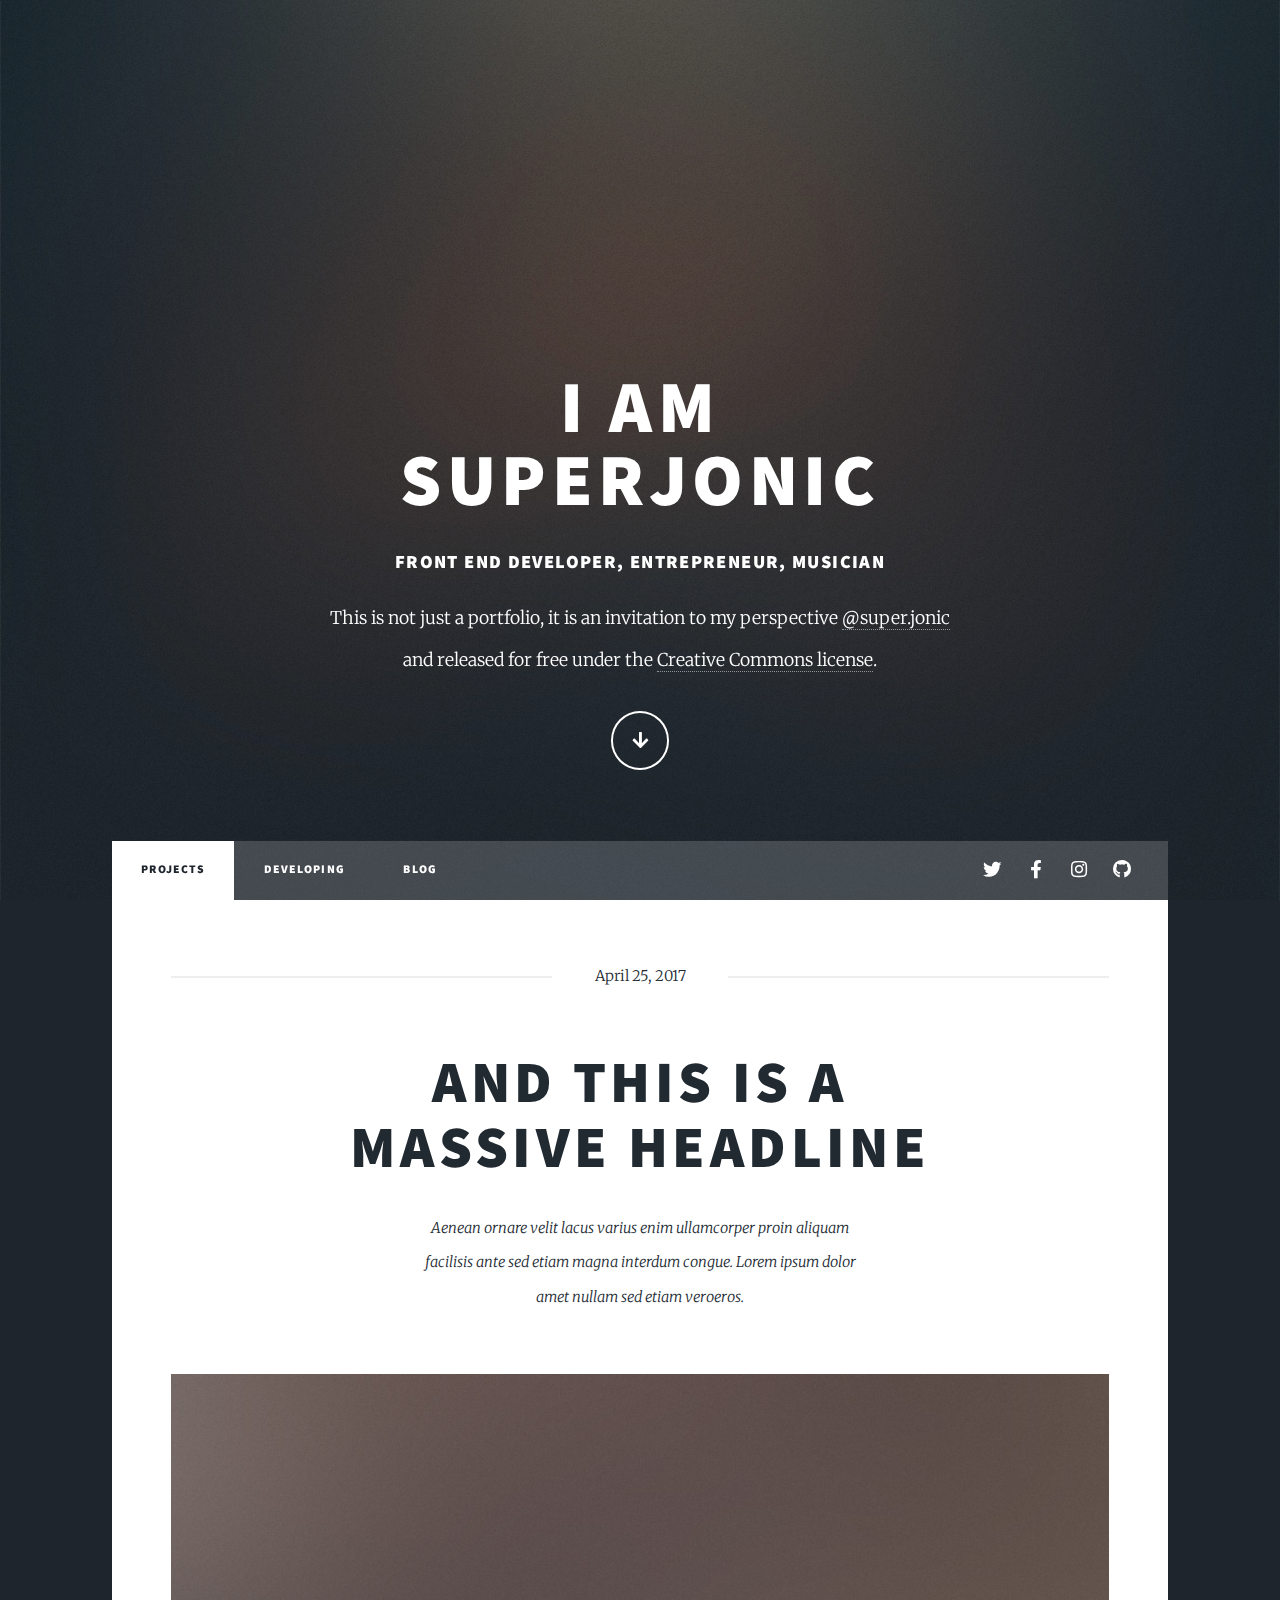
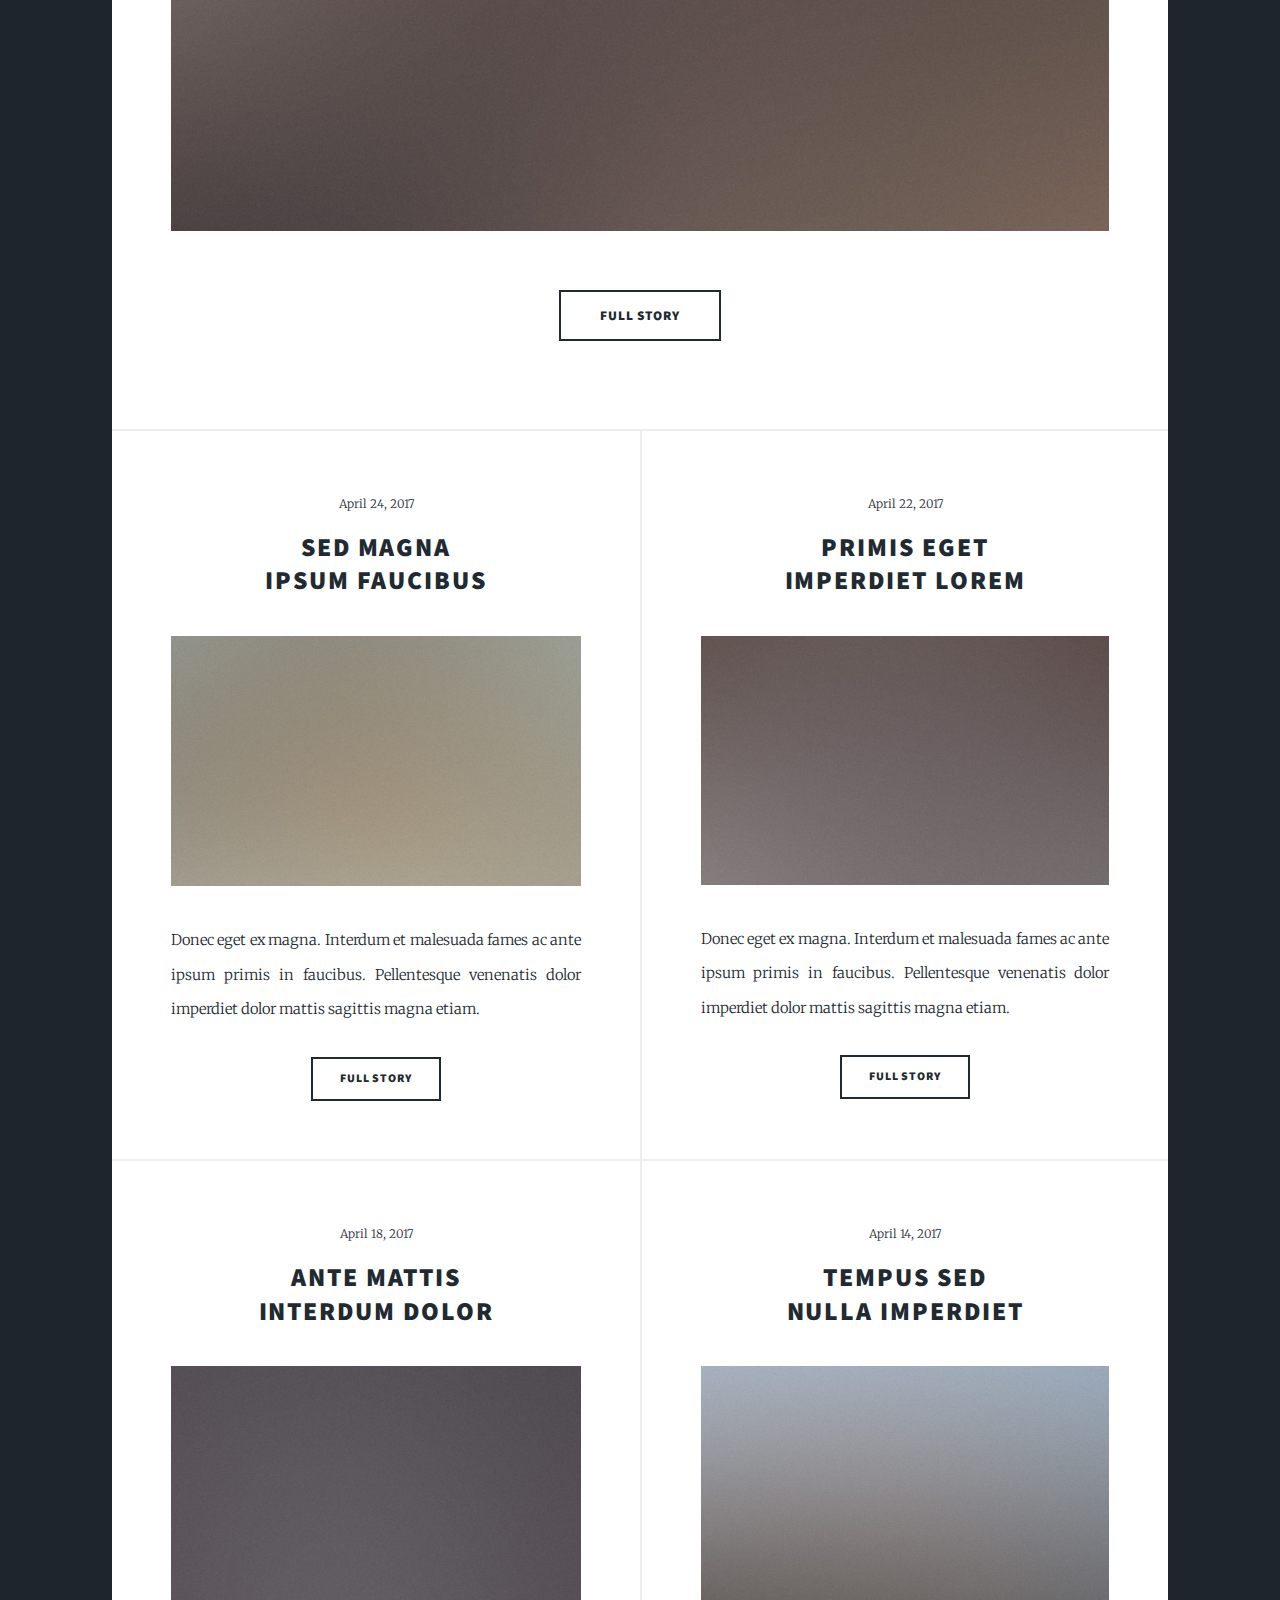
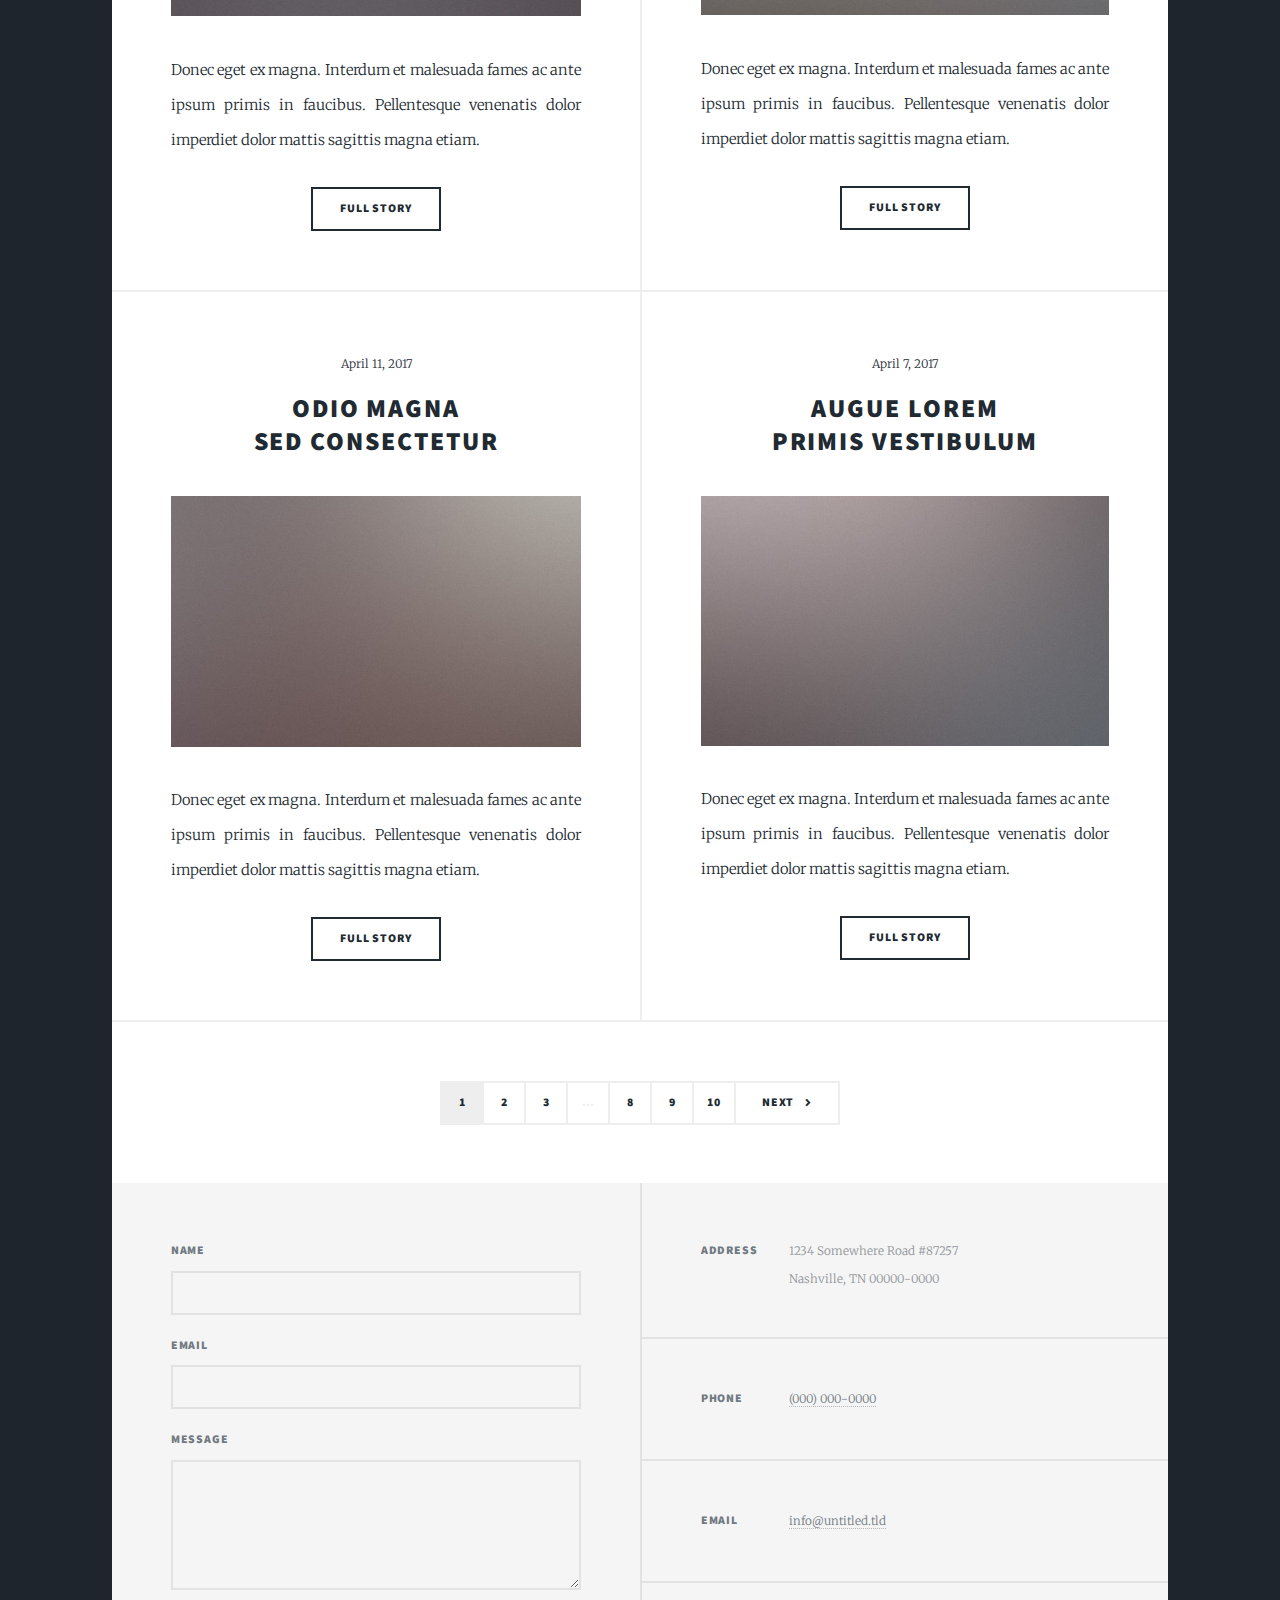
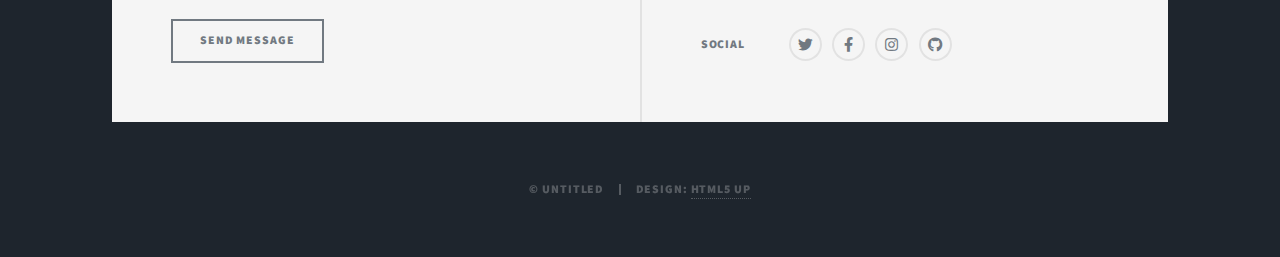
==== index.html @ bcd8d240 "working on" ====
<!DOCTYPE HTML>
<!--
	Massively by HTML5 UP
	html5up.net | @ajlkn
	Free for personal and commercial use under the CCA 3.0 license (html5up.net/license)
-->
<html>
	<head>
		<title>Superjonic</title>
		<meta charset="utf-8" />
		<meta name="viewport" content="width=device-width, initial-scale=1, user-scalable=no" />
		<link rel="stylesheet" href="assets/css/main.css" />
		<noscript><link rel="stylesheet" href="assets/css/noscript.css" /></noscript>
	</head>
	<body class="is-preload">

		<!-- Wrapper -->
			<div id="wrapper" class="fade-in">

				<!-- Intro -->
					<div id="intro">
						<h1>I am<br />
						Superjonic</h1>
						<h3>Front End Developer, Entrepreneur, Musician</h3>
						<p>This is not just a portfolio, it is an invitation to my perspective <a href="https://twitter.com/in/leandrobuzeta">@super.jonic</a> <br />
						and released for free under the <a href="https://html5up.net/license">Creative Commons license</a>.</p>
						<ul class="actions">
							<li><a href="#header" class="button icon solid solo fa-arrow-down scrolly">Continue</a></li>
						</ul>
					</div>

				<!-- Header -->
					<header id="header">
						<a href="index.html" class="logo">Welcome</a>
					</header>

				<!-- Nav -->
					<nav id="nav">
						<ul class="links">
							<li class="active"><a href="index.html">Projects</a></li>
							<li><a href="generic.html">Developing</a></li>
							<li><a href="elements.html">Blog</a></li>
						</ul>
						<ul class="icons">
							<li><a href="#" class="icon brands fa-twitter"><span class="label">Twitter</span></a></li>
							<li><a href="#" class="icon brands fa-facebook-f"><span class="label">Facebook</span></a></li>
							<li><a href="#" class="icon brands fa-instagram"><span class="label">Instagram</span></a></li>
							<li><a href="#" class="icon brands fa-github"><span class="label">GitHub</span></a></li>
						</ul>
					</nav>

				<!-- Main -->
					<div id="main">

						<!-- Featured Post -->
							<article class="post featured">
								<header class="major">
									<span class="date">April 25, 2017</span>
									<h2><a href="#">And this is a<br />
									massive headline</a></h2>
									<p>Aenean ornare velit lacus varius enim ullamcorper proin aliquam<br />
									facilisis ante sed etiam magna interdum congue. Lorem ipsum dolor<br />
									amet nullam sed etiam veroeros.</p>
								</header>
								<a href="#" class="image main"><img src="images/pic01.jpg" alt="" /></a>
								<ul class="actions special">
									<li><a href="#" class="button large">Full Story</a></li>
								</ul>
							</article>

						<!-- Posts -->
							<section class="posts">
								<article>
									<header>
										<span class="date">April 24, 2017</span>
										<h2><a href="#">Sed magna<br />
										ipsum faucibus</a></h2>
									</header>
									<a href="#" class="image fit"><img src="images/pic02.jpg" alt="" /></a>
									<p>Donec eget ex magna. Interdum et malesuada fames ac ante ipsum primis in faucibus. Pellentesque venenatis dolor imperdiet dolor mattis sagittis magna etiam.</p>
									<ul class="actions special">
										<li><a href="#" class="button">Full Story</a></li>
									</ul>
								</article>
								<article>
									<header>
										<span class="date">April 22, 2017</span>
										<h2><a href="#">Primis eget<br />
										imperdiet lorem</a></h2>
									</header>
									<a href="#" class="image fit"><img src="images/pic03.jpg" alt="" /></a>
									<p>Donec eget ex magna. Interdum et malesuada fames ac ante ipsum primis in faucibus. Pellentesque venenatis dolor imperdiet dolor mattis sagittis magna etiam.</p>
									<ul class="actions special">
										<li><a href="#" class="button">Full Story</a></li>
									</ul>
								</article>
								<article>
									<header>
										<span class="date">April 18, 2017</span>
										<h2><a href="#">Ante mattis<br />
										interdum dolor</a></h2>
									</header>
									<a href="#" class="image fit"><img src="images/pic04.jpg" alt="" /></a>
									<p>Donec eget ex magna. Interdum et malesuada fames ac ante ipsum primis in faucibus. Pellentesque venenatis dolor imperdiet dolor mattis sagittis magna etiam.</p>
									<ul class="actions special">
										<li><a href="#" class="button">Full Story</a></li>
									</ul>
								</article>
								<article>
									<header>
										<span class="date">April 14, 2017</span>
										<h2><a href="#">Tempus sed<br />
										nulla imperdiet</a></h2>
									</header>
									<a href="#" class="image fit"><img src="images/pic05.jpg" alt="" /></a>
									<p>Donec eget ex magna. Interdum et malesuada fames ac ante ipsum primis in faucibus. Pellentesque venenatis dolor imperdiet dolor mattis sagittis magna etiam.</p>
									<ul class="actions special">
										<li><a href="#" class="button">Full Story</a></li>
									</ul>
								</article>
								<article>
									<header>
										<span class="date">April 11, 2017</span>
										<h2><a href="#">Odio magna<br />
										sed consectetur</a></h2>
									</header>
									<a href="#" class="image fit"><img src="images/pic06.jpg" alt="" /></a>
									<p>Donec eget ex magna. Interdum et malesuada fames ac ante ipsum primis in faucibus. Pellentesque venenatis dolor imperdiet dolor mattis sagittis magna etiam.</p>
									<ul class="actions special">
										<li><a href="#" class="button">Full Story</a></li>
									</ul>
								</article>
								<article>
									<header>
										<span class="date">April 7, 2017</span>
										<h2><a href="#">Augue lorem<br />
										primis vestibulum</a></h2>
									</header>
									<a href="#" class="image fit"><img src="images/pic07.jpg" alt="" /></a>
									<p>Donec eget ex magna. Interdum et malesuada fames ac ante ipsum primis in faucibus. Pellentesque venenatis dolor imperdiet dolor mattis sagittis magna etiam.</p>
									<ul class="actions special">
										<li><a href="#" class="button">Full Story</a></li>
									</ul>
								</article>
							</section>

						<!-- Footer -->
							<footer>
								<div class="pagination">
									<!--<a href="#" class="previous">Prev</a>-->
									<a href="#" class="page active">1</a>
									<a href="#" class="page">2</a>
									<a href="#" class="page">3</a>
									<span class="extra">&hellip;</span>
									<a href="#" class="page">8</a>
									<a href="#" class="page">9</a>
									<a href="#" class="page">10</a>
									<a href="#" class="next">Next</a>
								</div>
							</footer>

					</div>

				<!-- Footer -->
					<footer id="footer">
						<section>
							<form method="post" action="#">
								<div class="fields">
									<div class="field">
										<label for="name">Name</label>
										<input type="text" name="name" id="name" />
									</div>
									<div class="field">
										<label for="email">Email</label>
										<input type="text" name="email" id="email" />
									</div>
									<div class="field">
										<label for="message">Message</label>
										<textarea name="message" id="message" rows="3"></textarea>
									</div>
								</div>
								<ul class="actions">
									<li><input type="submit" value="Send Message" /></li>
								</ul>
							</form>
						</section>
						<section class="split contact">
							<section class="alt">
								<h3>Address</h3>
								<p>1234 Somewhere Road #87257<br />
								Nashville, TN 00000-0000</p>
							</section>
							<section>
								<h3>Phone</h3>
								<p><a href="#">(000) 000-0000</a></p>
							</section>
							<section>
								<h3>Email</h3>
								<p><a href="#">info@untitled.tld</a></p>
							</section>
							<section>
								<h3>Social</h3>
								<ul class="icons alt">
									<li><a href="#" class="icon brands alt fa-twitter"><span class="label">Twitter</span></a></li>
									<li><a href="#" class="icon brands alt fa-facebook-f"><span class="label">Facebook</span></a></li>
									<li><a href="#" class="icon brands alt fa-instagram"><span class="label">Instagram</span></a></li>
									<li><a href="#" class="icon brands alt fa-github"><span class="label">GitHub</span></a></li>
								</ul>
							</section>
						</section>
					</footer>

				<!-- Copyright -->
					<div id="copyright">
						<ul><li>&copy; Untitled</li><li>Design: <a href="https://html5up.net">HTML5 UP</a></li></ul>
					</div>

			</div>

		<!-- Scripts -->
			<script src="assets/js/jquery.min.js"></script>
			<script src="assets/js/jquery.scrollex.min.js"></script>
			<script src="assets/js/jquery.scrolly.min.js"></script>
			<script src="assets/js/browser.min.js"></script>
			<script src="assets/js/breakpoints.min.js"></script>
			<script src="assets/js/util.js"></script>
			<script src="assets/js/main.js"></script>

	</body>
</html>
---- assets/css/main.css ----
@import url(fontawesome-all.min.css);
@import url("https://fonts.googleapis.com/css?family=Merriweather:300,700,300italic,700italic|Source+Sans+Pro:900");

/*
	Massively by HTML5 UP
	html5up.net | @ajlkn
	Free for personal and commercial use under the CCA 3.0 license (html5up.net/license)
*/

html, body, div, span, applet, object,
iframe, h1, h2, h3, h4, h5, h6, p, blockquote,
pre, a, abbr, acronym, address, big, cite,
code, del, dfn, em, img, ins, kbd, q, s, samp,
small, strike, strong, sub, sup, tt, var, b,
u, i, center, dl, dt, dd, ol, ul, li, fieldset,
form, label, legend, table, caption, tbody,
tfoot, thead, tr, th, td, article, aside,
canvas, details, embed, figure, figcaption,
footer, header, hgroup, menu, nav, output, ruby,
section, summary, time, mark, audio, video {
	margin: 0;
	padding: 0;
	border: 0;
	font-size: 100%;
	font: inherit;
	vertical-align: baseline;}

article, aside, details, figcaption, figure,
footer, header, hgroup, menu, nav, section {
	display: block;}

body {
	line-height: 1;
}

ol, ul {
	list-style: none;
}

blockquote, q {
	quotes: none;
}

	blockquote:before, blockquote:after, q:before, q:after {
		content: '';
		content: none;
	}

table {
	border-collapse: collapse;
	border-spacing: 0;
}

body {
	-webkit-text-size-adjust: none;
}

mark {
	background-color: transparent;
	color: inherit;
}

input::-moz-focus-inner {
	border: 0;
	padding: 0;
}

input, select, textarea {
	-moz-appearance: none;
	-webkit-appearance: none;
	-ms-appearance: none;
	appearance: none;
}

/* Basic */

	@-ms-viewport {
		width: device-width;
	}

	body {
		-ms-overflow-style: scrollbar;
	}

	@media screen and (max-width: 480px) {

		html, body {
			min-width: 320px;
		}

	}

	html {
		box-sizing: border-box;
	}

	*, *:before, *:after {
		box-sizing: inherit;
	}

	body {
		background-color: #1e252d;
	}

		body.is-preload *, body.is-preload *:before, body.is-preload *:after {
			-moz-animation: none !important;
			-webkit-animation: none !important;
			-ms-animation: none !important;
			animation: none !important;
			-moz-transition: none !important;
			-webkit-transition: none !important;
			-ms-transition: none !important;
			transition: none !important;
		}

/* Type */

	html {
		font-size: 16pt;
	}

		@media screen and (max-width: 1680px) {

			html {
				font-size: 12pt;
			}

		}

		@media screen and (max-width: 1280px) {

			html {
				font-size: 11pt;
			}

		}

		@media screen and (max-width: 360px) {

			html {
				font-size: 10pt;
			}

		}

	body {
		color: #212931;
	}

	body, input, select, textarea {
		font-family: "Merriweather", Georgia, serif;
		font-weight: 300;
		font-size: 1rem;
		line-height: 2.375;
	}

	a {
		-moz-transition: color 0.2s ease-in-out, background-color 0.2s ease-in-out, border-color 0.2s ease-in-out, box-shadow 0.2s ease-in-out;
		-webkit-transition: color 0.2s ease-in-out, background-color 0.2s ease-in-out, border-color 0.2s ease-in-out, box-shadow 0.2s ease-in-out;
		-ms-transition: color 0.2s ease-in-out, background-color 0.2s ease-in-out, border-color 0.2s ease-in-out, box-shadow 0.2s ease-in-out;
		transition: color 0.2s ease-in-out, background-color 0.2s ease-in-out, border-color 0.2s ease-in-out, box-shadow 0.2s ease-in-out;
		border-bottom: dotted 1px;
		text-decoration: none;
	}

		a:hover {
			border-bottom-color: transparent;
		}

	strong, b {
		font-weight: 600;
	}

	em, i {
		font-style: italic;
	}

	p {
		text-align: justify;
		margin: 0 0 2rem 0;
	}

	h1, h2, h3, h4, h5, h6 {
		font-family: "Source Sans Pro", Helvetica, sans-serif;
		font-weight: 900;
		line-height: 1.5;
		letter-spacing: 0.075em;
		text-transform: uppercase;
		margin: 0 0 1rem 0;
	}

		h1 a, h2 a, h3 a, h4 a, h5 a, h6 a {
			border-bottom: 0;
			color: inherit;
			text-decoration: none;
		}

	h1 {
		font-size: 4rem;
		line-height: 1.1;
		margin: 0 0 2rem 0;
	}

	h2 {
		font-size: 1.75rem;
		line-height: 1.3;
		margin: 0 0 1.5rem 0;
	}

	h3 {
		font-size: 1.25rem;
		margin: 0 0 1.5rem 0;
	}

	h4 {
		font-size: 1rem;
	}

	h5 {
		font-size: 0.9rem;
	}

	h6 {
		font-size: 0.8rem;
	}

	sub {
		font-size: 0.8rem;
		position: relative;
		top: 0.5rem;
	}

	sup {
		font-size: 0.8rem;
		position: relative;
		top: -0.5rem;
	}

	blockquote {
		border-left: solid 4px;
		font-style: italic;
		margin: 0 0 2rem 0;
		padding: 0.5rem 0 0.5rem 2rem;
	}

	code {
		border: solid 2px;
		font-family: "Courier New", monospace;
		font-size: 0.9rem;
		margin: 0 0.25rem;
		padding: 0.25rem 0.65rem;
	}

	pre {
		-webkit-overflow-scrolling: touch;
		font-family: "Courier New", monospace;
		font-size: 0.9rem;
		margin: 0 0 2rem 0;
	}

		pre code {
			display: block;
			line-height: 1.75;
			padding: 1rem 1.5rem;
			overflow-x: auto;
		}

	hr {
		border: 0;
		border-bottom: solid 2px;
		margin: 3rem 0;
	}

		hr.major {
			margin: 5rem 0;
		}

	.align-left {
		text-align: left;
	}

	.align-center {
		text-align: center;
	}

	.align-right {
		text-align: right;
	}

	input, select, textarea {
		color: #212931;
	}

	a {
		color: #212931;
		border-bottom-color: rgba(33, 41, 49, 0.5);
	}

		a:hover {
			border-bottom-color: transparent;
			color: #18bfef !important;
		}

	strong, b {
		color: #212931;
	}

	h1, h2, h3, h4, h5, h6 {
		color: #212931;
	}

	blockquote {
		border-left-color: #eeeeee;
	}

	code {
		background: rgba(220, 220, 220, 0.25);
		border-color: #eeeeee;
	}

	hr {
		border-bottom-color: #eeeeee;
	}

/* Row */

	.row {
		display: flex;
		flex-wrap: wrap;
		box-sizing: border-box;
		align-items: stretch;
	}

		.row > * {
			box-sizing: border-box;
		}

		.row.gtr-uniform > * > :last-child {
			margin-bottom: 0;
		}

		.row.aln-left {
			justify-content: flex-start;
		}

		.row.aln-center {
			justify-content: center;
		}

		.row.aln-right {
			justify-content: flex-end;
		}

		.row.aln-top {
			align-items: flex-start;
		}

		.row.aln-middle {
			align-items: center;
		}

		.row.aln-bottom {
			align-items: flex-end;
		}

		.row > .imp {
			order: -1;
		}

		.row > .col-1 {
			width: 8.33333%;
		}

		.row > .off-1 {
			margin-left: 8.33333%;
		}

		.row > .col-2 {
			width: 16.66667%;
		}

		.row > .off-2 {
			margin-left: 16.66667%;
		}

		.row > .col-3 {
			width: 25%;
		}

		.row > .off-3 {
			margin-left: 25%;
		}

		.row > .col-4 {
			width: 33.33333%;
		}

		.row > .off-4 {
			margin-left: 33.33333%;
		}

		.row > .col-5 {
			width: 41.66667%;
		}

		.row > .off-5 {
			margin-left: 41.66667%;
		}

		.row > .col-6 {
			width: 50%;
		}

		.row > .off-6 {
			margin-left: 50%;
		}

		.row > .col-7 {
			width: 58.33333%;
		}

		.row > .off-7 {
			margin-left: 58.33333%;
		}

		.row > .col-8 {
			width: 66.66667%;
		}

		.row > .off-8 {
			margin-left: 66.66667%;
		}

		.row > .col-9 {
			width: 75%;
		}

		.row > .off-9 {
			margin-left: 75%;
		}

		.row > .col-10 {
			width: 83.33333%;
		}

		.row > .off-10 {
			margin-left: 83.33333%;
		}

		.row > .col-11 {
			width: 91.66667%;
		}

		.row > .off-11 {
			margin-left: 91.66667%;
		}

		.row > .col-12 {
			width: 100%;
		}

		.row > .off-12 {
			margin-left: 100%;
		}

		.row.gtr-0 {
			margin-top: 0;
			margin-left: 0rem;
		}

			.row.gtr-0 > * {
				padding: 0 0 0 0rem;
			}

			.row.gtr-0.gtr-uniform {
				margin-top: 0rem;
			}

				.row.gtr-0.gtr-uniform > * {
					padding-top: 0rem;
				}

		.row.gtr-25 {
			margin-top: 0;
			margin-left: -0.375rem;
		}

			.row.gtr-25 > * {
				padding: 0 0 0 0.375rem;
			}

			.row.gtr-25.gtr-uniform {
				margin-top: -0.375rem;
			}

				.row.gtr-25.gtr-uniform > * {
					padding-top: 0.375rem;
				}

		.row.gtr-50 {
			margin-top: 0;
			margin-left: -0.75rem;
		}

			.row.gtr-50 > * {
				padding: 0 0 0 0.75rem;
			}

			.row.gtr-50.gtr-uniform {
				margin-top: -0.75rem;
			}

				.row.gtr-50.gtr-uniform > * {
					padding-top: 0.75rem;
				}

		.row {
			margin-top: 0;
			margin-left: -1.5rem;
		}

			.row > * {
				padding: 0 0 0 1.5rem;
			}

			.row.gtr-uniform {
				margin-top: -1.5rem;
			}

				.row.gtr-uniform > * {
					padding-top: 1.5rem;
				}

		.row.gtr-150 {
			margin-top: 0;
			margin-left: -2.25rem;
		}

			.row.gtr-150 > * {
				padding: 0 0 0 2.25rem;
			}

			.row.gtr-150.gtr-uniform {
				margin-top: -2.25rem;
			}

				.row.gtr-150.gtr-uniform > * {
					padding-top: 2.25rem;
				}

		.row.gtr-200 {
			margin-top: 0;
			margin-left: -3rem;
		}

			.row.gtr-200 > * {
				padding: 0 0 0 3rem;
			}

			.row.gtr-200.gtr-uniform {
				margin-top: -3rem;
			}

				.row.gtr-200.gtr-uniform > * {
					padding-top: 3rem;
				}

		@media screen and (max-width: 1680px) {

			.row {
				display: flex;
				flex-wrap: wrap;
				box-sizing: border-box;
				align-items: stretch;
			}

				.row > * {
					box-sizing: border-box;
				}

				.row.gtr-uniform > * > :last-child {
					margin-bottom: 0;
				}

				.row.aln-left {
					justify-content: flex-start;
				}

				.row.aln-center {
					justify-content: center;
				}

				.row.aln-right {
					justify-content: flex-end;
				}

				.row.aln-top {
					align-items: flex-start;
				}

				.row.aln-middle {
					align-items: center;
				}

				.row.aln-bottom {
					align-items: flex-end;
				}

				.row > .imp-xlarge {
					order: -1;
				}

				.row > .col-1-xlarge {
					width: 8.33333%;
				}

				.row > .off-1-xlarge {
					margin-left: 8.33333%;
				}

				.row > .col-2-xlarge {
					width: 16.66667%;
				}

				.row > .off-2-xlarge {
					margin-left: 16.66667%;
				}

				.row > .col-3-xlarge {
					width: 25%;
				}

				.row > .off-3-xlarge {
					margin-left: 25%;
				}

				.row > .col-4-xlarge {
					width: 33.33333%;
				}

				.row > .off-4-xlarge {
					margin-left: 33.33333%;
				}

				.row > .col-5-xlarge {
					width: 41.66667%;
				}

				.row > .off-5-xlarge {
					margin-left: 41.66667%;
				}

				.row > .col-6-xlarge {
					width: 50%;
				}

				.row > .off-6-xlarge {
					margin-left: 50%;
				}

				.row > .col-7-xlarge {
					width: 58.33333%;
				}

				.row > .off-7-xlarge {
					margin-left: 58.33333%;
				}

				.row > .col-8-xlarge {
					width: 66.66667%;
				}

				.row > .off-8-xlarge {
					margin-left: 66.66667%;
				}

				.row > .col-9-xlarge {
					width: 75%;
				}

				.row > .off-9-xlarge {
					margin-left: 75%;
				}

				.row > .col-10-xlarge {
					width: 83.33333%;
				}

				.row > .off-10-xlarge {
					margin-left: 83.33333%;
				}

				.row > .col-11-xlarge {
					width: 91.66667%;
				}

				.row > .off-11-xlarge {
					margin-left: 91.66667%;
				}

				.row > .col-12-xlarge {
					width: 100%;
				}

				.row > .off-12-xlarge {
					margin-left: 100%;
				}

				.row.gtr-0 {
					margin-top: 0;
					margin-left: 0rem;
				}

					.row.gtr-0 > * {
						padding: 0 0 0 0rem;
					}

					.row.gtr-0.gtr-uniform {
						margin-top: 0rem;
					}

						.row.gtr-0.gtr-uniform > * {
							padding-top: 0rem;
						}

				.row.gtr-25 {
					margin-top: 0;
					margin-left: -0.375rem;
				}

					.row.gtr-25 > * {
						padding: 0 0 0 0.375rem;
					}

					.row.gtr-25.gtr-uniform {
						margin-top: -0.375rem;
					}

						.row.gtr-25.gtr-uniform > * {
							padding-top: 0.375rem;
						}

				.row.gtr-50 {
					margin-top: 0;
					margin-left: -0.75rem;
				}

					.row.gtr-50 > * {
						padding: 0 0 0 0.75rem;
					}

					.row.gtr-50.gtr-uniform {
						margin-top: -0.75rem;
					}

						.row.gtr-50.gtr-uniform > * {
							padding-top: 0.75rem;
						}

				.row {
					margin-top: 0;
					margin-left: -1.5rem;
				}

					.row > * {
						padding: 0 0 0 1.5rem;
					}

					.row.gtr-uniform {
						margin-top: -1.5rem;
					}

						.row.gtr-uniform > * {
							padding-top: 1.5rem;
						}

				.row.gtr-150 {
					margin-top: 0;
					margin-left: -2.25rem;
				}

					.row.gtr-150 > * {
						padding: 0 0 0 2.25rem;
					}

					.row.gtr-150.gtr-uniform {
						margin-top: -2.25rem;
					}

						.row.gtr-150.gtr-uniform > * {
							padding-top: 2.25rem;
						}

				.row.gtr-200 {
					margin-top: 0;
					margin-left: -3rem;
				}

					.row.gtr-200 > * {
						padding: 0 0 0 3rem;
					}

					.row.gtr-200.gtr-uniform {
						margin-top: -3rem;
					}

						.row.gtr-200.gtr-uniform > * {
							padding-top: 3rem;
						}

		}

		@media screen and (max-width: 1280px) {

			.row {
				display: flex;
				flex-wrap: wrap;
				box-sizing: border-box;
				align-items: stretch;
			}

				.row > * {
					box-sizing: border-box;
				}

				.row.gtr-uniform > * > :last-child {
					margin-bottom: 0;
				}

				.row.aln-left {
					justify-content: flex-start;
				}

				.row.aln-center {
					justify-content: center;
				}

				.row.aln-right {
					justify-content: flex-end;
				}

				.row.aln-top {
					align-items: flex-start;
				}

				.row.aln-middle {
					align-items: center;
				}

				.row.aln-bottom {
					align-items: flex-end;
				}

				.row > .imp-large {
					order: -1;
				}

				.row > .col-1-large {
					width: 8.33333%;
				}

				.row > .off-1-large {
					margin-left: 8.33333%;
				}

				.row > .col-2-large {
					width: 16.66667%;
				}

				.row > .off-2-large {
					margin-left: 16.66667%;
				}

				.row > .col-3-large {
					width: 25%;
				}

				.row > .off-3-large {
					margin-left: 25%;
				}

				.row > .col-4-large {
					width: 33.33333%;
				}

				.row > .off-4-large {
					margin-left: 33.33333%;
				}

				.row > .col-5-large {
					width: 41.66667%;
				}

				.row > .off-5-large {
					margin-left: 41.66667%;
				}

				.row > .col-6-large {
					width: 50%;
				}

				.row > .off-6-large {
					margin-left: 50%;
				}

				.row > .col-7-large {
					width: 58.33333%;
				}

				.row > .off-7-large {
					margin-left: 58.33333%;
				}

				.row > .col-8-large {
					width: 66.66667%;
				}

				.row > .off-8-large {
					margin-left: 66.66667%;
				}

				.row > .col-9-large {
					width: 75%;
				}

				.row > .off-9-large {
					margin-left: 75%;
				}

				.row > .col-10-large {
					width: 83.33333%;
				}

				.row > .off-10-large {
					margin-left: 83.33333%;
				}

				.row > .col-11-large {
					width: 91.66667%;
				}

				.row > .off-11-large {
					margin-left: 91.66667%;
				}

				.row > .col-12-large {
					width: 100%;
				}

				.row > .off-12-large {
					margin-left: 100%;
				}

				.row.gtr-0 {
					margin-top: 0;
					margin-left: 0rem;
				}

					.row.gtr-0 > * {
						padding: 0 0 0 0rem;
					}

					.row.gtr-0.gtr-uniform {
						margin-top: 0rem;
					}

						.row.gtr-0.gtr-uniform > * {
							padding-top: 0rem;
						}

				.row.gtr-25 {
					margin-top: 0;
					margin-left: -0.375rem;
				}

					.row.gtr-25 > * {
						padding: 0 0 0 0.375rem;
					}

					.row.gtr-25.gtr-uniform {
						margin-top: -0.375rem;
					}

						.row.gtr-25.gtr-uniform > * {
							padding-top: 0.375rem;
						}

				.row.gtr-50 {
					margin-top: 0;
					margin-left: -0.75rem;
				}

					.row.gtr-50 > * {
						padding: 0 0 0 0.75rem;
					}

					.row.gtr-50.gtr-uniform {
						margin-top: -0.75rem;
					}

						.row.gtr-50.gtr-uniform > * {
							padding-top: 0.75rem;
						}

				.row {
					margin-top: 0;
					margin-left: -1.5rem;
				}

					.row > * {
						padding: 0 0 0 1.5rem;
					}

					.row.gtr-uniform {
						margin-top: -1.5rem;
					}

						.row.gtr-uniform > * {
							padding-top: 1.5rem;
						}

				.row.gtr-150 {
					margin-top: 0;
					margin-left: -2.25rem;
				}

					.row.gtr-150 > * {
						padding: 0 0 0 2.25rem;
					}

					.row.gtr-150.gtr-uniform {
						margin-top: -2.25rem;
					}

						.row.gtr-150.gtr-uniform > * {
							padding-top: 2.25rem;
						}

				.row.gtr-200 {
					margin-top: 0;
					margin-left: -3rem;
				}

					.row.gtr-200 > * {
						padding: 0 0 0 3rem;
					}

					.row.gtr-200.gtr-uniform {
						margin-top: -3rem;
					}

						.row.gtr-200.gtr-uniform > * {
							padding-top: 3rem;
						}

		}

		@media screen and (max-width: 980px) {

			.row {
				display: flex;
				flex-wrap: wrap;
				box-sizing: border-box;
				align-items: stretch;
			}

				.row > * {
					box-sizing: border-box;
				}

				.row.gtr-uniform > * > :last-child {
					margin-bottom: 0;
				}

				.row.aln-left {
					justify-content: flex-start;
				}

				.row.aln-center {
					justify-content: center;
				}

				.row.aln-right {
					justify-content: flex-end;
				}

				.row.aln-top {
					align-items: flex-start;
				}

				.row.aln-middle {
					align-items: center;
				}

				.row.aln-bottom {
					align-items: flex-end;
				}

				.row > .imp-medium {
					order: -1;
				}

				.row > .col-1-medium {
					width: 8.33333%;
				}

				.row > .off-1-medium {
					margin-left: 8.33333%;
				}

				.row > .col-2-medium {
					width: 16.66667%;
				}

				.row > .off-2-medium {
					margin-left: 16.66667%;
				}

				.row > .col-3-medium {
					width: 25%;
				}

				.row > .off-3-medium {
					margin-left: 25%;
				}

				.row > .col-4-medium {
					width: 33.33333%;
				}

				.row > .off-4-medium {
					margin-left: 33.33333%;
				}

				.row > .col-5-medium {
					width: 41.66667%;
				}

				.row > .off-5-medium {
					margin-left: 41.66667%;
				}

				.row > .col-6-medium {
					width: 50%;
				}

				.row > .off-6-medium {
					margin-left: 50%;
				}

				.row > .col-7-medium {
					width: 58.33333%;
				}

				.row > .off-7-medium {
					margin-left: 58.33333%;
				}

				.row > .col-8-medium {
					width: 66.66667%;
				}

				.row > .off-8-medium {
					margin-left: 66.66667%;
				}

				.row > .col-9-medium {
					width: 75%;
				}

				.row > .off-9-medium {
					margin-left: 75%;
				}

				.row > .col-10-medium {
					width: 83.33333%;
				}

				.row > .off-10-medium {
					margin-left: 83.33333%;
				}

				.row > .col-11-medium {
					width: 91.66667%;
				}

				.row > .off-11-medium {
					margin-left: 91.66667%;
				}

				.row > .col-12-medium {
					width: 100%;
				}

				.row > .off-12-medium {
					margin-left: 100%;
				}

				.row.gtr-0 {
					margin-top: 0;
					margin-left: 0rem;
				}

					.row.gtr-0 > * {
						padding: 0 0 0 0rem;
					}

					.row.gtr-0.gtr-uniform {
						margin-top: 0rem;
					}

						.row.gtr-0.gtr-uniform > * {
							padding-top: 0rem;
						}

				.row.gtr-25 {
					margin-top: 0;
					margin-left: -0.375rem;
				}

					.row.gtr-25 > * {
						padding: 0 0 0 0.375rem;
					}

					.row.gtr-25.gtr-uniform {
						margin-top: -0.375rem;
					}

						.row.gtr-25.gtr-uniform > * {
							padding-top: 0.375rem;
						}

				.row.gtr-50 {
					margin-top: 0;
					margin-left: -0.75rem;
				}

					.row.gtr-50 > * {
						padding: 0 0 0 0.75rem;
					}

					.row.gtr-50.gtr-uniform {
						margin-top: -0.75rem;
					}

						.row.gtr-50.gtr-uniform > * {
							padding-top: 0.75rem;
						}

				.row {
					margin-top: 0;
					margin-left: -1.5rem;
				}

					.row > * {
						padding: 0 0 0 1.5rem;
					}

					.row.gtr-uniform {
						margin-top: -1.5rem;
					}

						.row.gtr-uniform > * {
							padding-top: 1.5rem;
						}

				.row.gtr-150 {
					margin-top: 0;
					margin-left: -2.25rem;
				}

					.row.gtr-150 > * {
						padding: 0 0 0 2.25rem;
					}

					.row.gtr-150.gtr-uniform {
						margin-top: -2.25rem;
					}

						.row.gtr-150.gtr-uniform > * {
							padding-top: 2.25rem;
						}

				.row.gtr-200 {
					margin-top: 0;
					margin-left: -3rem;
				}

					.row.gtr-200 > * {
						padding: 0 0 0 3rem;
					}

					.row.gtr-200.gtr-uniform {
						margin-top: -3rem;
					}

						.row.gtr-200.gtr-uniform > * {
							padding-top: 3rem;
						}

		}

		@media screen and (max-width: 736px) {

			.row {
				display: flex;
				flex-wrap: wrap;
				box-sizing: border-box;
				align-items: stretch;
			}

				.row > * {
					box-sizing: border-box;
				}

				.row.gtr-uniform > * > :last-child {
					margin-bottom: 0;
				}

				.row.aln-left {
					justify-content: flex-start;
				}

				.row.aln-center {
					justify-content: center;
				}

				.row.aln-right {
					justify-content: flex-end;
				}

				.row.aln-top {
					align-items: flex-start;
				}

				.row.aln-middle {
					align-items: center;
				}

				.row.aln-bottom {
					align-items: flex-end;
				}

				.row > .imp-small {
					order: -1;
				}

				.row > .col-1-small {
					width: 8.33333%;
				}

				.row > .off-1-small {
					margin-left: 8.33333%;
				}

				.row > .col-2-small {
					width: 16.66667%;
				}

				.row > .off-2-small {
					margin-left: 16.66667%;
				}

				.row > .col-3-small {
					width: 25%;
				}

				.row > .off-3-small {
					margin-left: 25%;
				}

				.row > .col-4-small {
					width: 33.33333%;
				}

				.row > .off-4-small {
					margin-left: 33.33333%;
				}

				.row > .col-5-small {
					width: 41.66667%;
				}

				.row > .off-5-small {
					margin-left: 41.66667%;
				}

				.row > .col-6-small {
					width: 50%;
				}

				.row > .off-6-small {
					margin-left: 50%;
				}

				.row > .col-7-small {
					width: 58.33333%;
				}

				.row > .off-7-small {
					margin-left: 58.33333%;
				}

				.row > .col-8-small {
					width: 66.66667%;
				}

				.row > .off-8-small {
					margin-left: 66.66667%;
				}

				.row > .col-9-small {
					width: 75%;
				}

				.row > .off-9-small {
					margin-left: 75%;
				}

				.row > .col-10-small {
					width: 83.33333%;
				}

				.row > .off-10-small {
					margin-left: 83.33333%;
				}

				.row > .col-11-small {
					width: 91.66667%;
				}

				.row > .off-11-small {
					margin-left: 91.66667%;
				}

				.row > .col-12-small {
					width: 100%;
				}

				.row > .off-12-small {
					margin-left: 100%;
				}

				.row.gtr-0 {
					margin-top: 0;
					margin-left: 0rem;
				}

					.row.gtr-0 > * {
						padding: 0 0 0 0rem;
					}

					.row.gtr-0.gtr-uniform {
						margin-top: 0rem;
					}

						.row.gtr-0.gtr-uniform > * {
							padding-top: 0rem;
						}

				.row.gtr-25 {
					margin-top: 0;
					margin-left: -0.375rem;
				}

					.row.gtr-25 > * {
						padding: 0 0 0 0.375rem;
					}

					.row.gtr-25.gtr-uniform {
						margin-top: -0.375rem;
					}

						.row.gtr-25.gtr-uniform > * {
							padding-top: 0.375rem;
						}

				.row.gtr-50 {
					margin-top: 0;
					margin-left: -0.75rem;
				}

					.row.gtr-50 > * {
						padding: 0 0 0 0.75rem;
					}

					.row.gtr-50.gtr-uniform {
						margin-top: -0.75rem;
					}

						.row.gtr-50.gtr-uniform > * {
							padding-top: 0.75rem;
						}

				.row {
					margin-top: 0;
					margin-left: -1.5rem;
				}

					.row > * {
						padding: 0 0 0 1.5rem;
					}

					.row.gtr-uniform {
						margin-top: -1.5rem;
					}

						.row.gtr-uniform > * {
							padding-top: 1.5rem;
						}

				.row.gtr-150 {
					margin-top: 0;
					margin-left: -2.25rem;
				}

					.row.gtr-150 > * {
						padding: 0 0 0 2.25rem;
					}

					.row.gtr-150.gtr-uniform {
						margin-top: -2.25rem;
					}

						.row.gtr-150.gtr-uniform > * {
							padding-top: 2.25rem;
						}

				.row.gtr-200 {
					margin-top: 0;
					margin-left: -3rem;
				}

					.row.gtr-200 > * {
						padding: 0 0 0 3rem;
					}

					.row.gtr-200.gtr-uniform {
						margin-top: -3rem;
					}

						.row.gtr-200.gtr-uniform > * {
							padding-top: 3rem;
						}

		}

		@media screen and (max-width: 480px) {

			.row {
				display: flex;
				flex-wrap: wrap;
				box-sizing: border-box;
				align-items: stretch;
			}

				.row > * {
					box-sizing: border-box;
				}

				.row.gtr-uniform > * > :last-child {
					margin-bottom: 0;
				}

				.row.aln-left {
					justify-content: flex-start;
				}

				.row.aln-center {
					justify-content: center;
				}

				.row.aln-right {
					justify-content: flex-end;
				}

				.row.aln-top {
					align-items: flex-start;
				}

				.row.aln-middle {
					align-items: center;
				}

				.row.aln-bottom {
					align-items: flex-end;
				}

				.row > .imp-xsmall {
					order: -1;
				}

				.row > .col-1-xsmall {
					width: 8.33333%;
				}

				.row > .off-1-xsmall {
					margin-left: 8.33333%;
				}

				.row > .col-2-xsmall {
					width: 16.66667%;
				}

				.row > .off-2-xsmall {
					margin-left: 16.66667%;
				}

				.row > .col-3-xsmall {
					width: 25%;
				}

				.row > .off-3-xsmall {
					margin-left: 25%;
				}

				.row > .col-4-xsmall {
					width: 33.33333%;
				}

				.row > .off-4-xsmall {
					margin-left: 33.33333%;
				}

				.row > .col-5-xsmall {
					width: 41.66667%;
				}

				.row > .off-5-xsmall {
					margin-left: 41.66667%;
				}

				.row > .col-6-xsmall {
					width: 50%;
				}

				.row > .off-6-xsmall {
					margin-left: 50%;
				}

				.row > .col-7-xsmall {
					width: 58.33333%;
				}

				.row > .off-7-xsmall {
					margin-left: 58.33333%;
				}

				.row > .col-8-xsmall {
					width: 66.66667%;
				}

				.row > .off-8-xsmall {
					margin-left: 66.66667%;
				}

				.row > .col-9-xsmall {
					width: 75%;
				}

				.row > .off-9-xsmall {
					margin-left: 75%;
				}

				.row > .col-10-xsmall {
					width: 83.33333%;
				}

				.row > .off-10-xsmall {
					margin-left: 83.33333%;
				}

				.row > .col-11-xsmall {
					width: 91.66667%;
				}

				.row > .off-11-xsmall {
					margin-left: 91.66667%;
				}

				.row > .col-12-xsmall {
					width: 100%;
				}

				.row > .off-12-xsmall {
					margin-left: 100%;
				}

				.row.gtr-0 {
					margin-top: 0;
					margin-left: 0rem;
				}

					.row.gtr-0 > * {
						padding: 0 0 0 0rem;
					}

					.row.gtr-0.gtr-uniform {
						margin-top: 0rem;
					}

						.row.gtr-0.gtr-uniform > * {
							padding-top: 0rem;
						}

				.row.gtr-25 {
					margin-top: 0;
					margin-left: -0.375rem;
				}

					.row.gtr-25 > * {
						padding: 0 0 0 0.375rem;
					}

					.row.gtr-25.gtr-uniform {
						margin-top: -0.375rem;
					}

						.row.gtr-25.gtr-uniform > * {
							padding-top: 0.375rem;
						}

				.row.gtr-50 {
					margin-top: 0;
					margin-left: -0.75rem;
				}

					.row.gtr-50 > * {
						padding: 0 0 0 0.75rem;
					}

					.row.gtr-50.gtr-uniform {
						margin-top: -0.75rem;
					}

						.row.gtr-50.gtr-uniform > * {
							padding-top: 0.75rem;
						}

				.row {
					margin-top: 0;
					margin-left: -1.5rem;
				}

					.row > * {
						padding: 0 0 0 1.5rem;
					}

					.row.gtr-uniform {
						margin-top: -1.5rem;
					}

						.row.gtr-uniform > * {
							padding-top: 1.5rem;
						}

				.row.gtr-150 {
					margin-top: 0;
					margin-left: -2.25rem;
				}

					.row.gtr-150 > * {
						padding: 0 0 0 2.25rem;
					}

					.row.gtr-150.gtr-uniform {
						margin-top: -2.25rem;
					}

						.row.gtr-150.gtr-uniform > * {
							padding-top: 2.25rem;
						}

				.row.gtr-200 {
					margin-top: 0;
					margin-left: -3rem;
				}

					.row.gtr-200 > * {
						padding: 0 0 0 3rem;
					}

					.row.gtr-200.gtr-uniform {
						margin-top: -3rem;
					}

						.row.gtr-200.gtr-uniform > * {
							padding-top: 3rem;
						}

		}

		@media screen and (max-width: 360px) {

			.row {
				display: flex;
				flex-wrap: wrap;
				box-sizing: border-box;
				align-items: stretch;
			}

				.row > * {
					box-sizing: border-box;
				}

				.row.gtr-uniform > * > :last-child {
					margin-bottom: 0;
				}

				.row.aln-left {
					justify-content: flex-start;
				}

				.row.aln-center {
					justify-content: center;
				}

				.row.aln-right {
					justify-content: flex-end;
				}

				.row.aln-top {
					align-items: flex-start;
				}

				.row.aln-middle {
					align-items: center;
				}

				.row.aln-bottom {
					align-items: flex-end;
				}

				.row > .imp-xxsmall {
					order: -1;
				}

				.row > .col-1-xxsmall {
					width: 8.33333%;
				}

				.row > .off-1-xxsmall {
					margin-left: 8.33333%;
				}

				.row > .col-2-xxsmall {
					width: 16.66667%;
				}

				.row > .off-2-xxsmall {
					margin-left: 16.66667%;
				}

				.row > .col-3-xxsmall {
					width: 25%;
				}

				.row > .off-3-xxsmall {
					margin-left: 25%;
				}

				.row > .col-4-xxsmall {
					width: 33.33333%;
				}

				.row > .off-4-xxsmall {
					margin-left: 33.33333%;
				}

				.row > .col-5-xxsmall {
					width: 41.66667%;
				}

				.row > .off-5-xxsmall {
					margin-left: 41.66667%;
				}

				.row > .col-6-xxsmall {
					width: 50%;
				}

				.row > .off-6-xxsmall {
					margin-left: 50%;
				}

				.row > .col-7-xxsmall {
					width: 58.33333%;
				}

				.row > .off-7-xxsmall {
					margin-left: 58.33333%;
				}

				.row > .col-8-xxsmall {
					width: 66.66667%;
				}

				.row > .off-8-xxsmall {
					margin-left: 66.66667%;
				}

				.row > .col-9-xxsmall {
					width: 75%;
				}

				.row > .off-9-xxsmall {
					margin-left: 75%;
				}

				.row > .col-10-xxsmall {
					width: 83.33333%;
				}

				.row > .off-10-xxsmall {
					margin-left: 83.33333%;
				}

				.row > .col-11-xxsmall {
					width: 91.66667%;
				}

				.row > .off-11-xxsmall {
					margin-left: 91.66667%;
				}

				.row > .col-12-xxsmall {
					width: 100%;
				}

				.row > .off-12-xxsmall {
					margin-left: 100%;
				}

				.row.gtr-0 {
					margin-top: 0;
					margin-left: 0rem;
				}

					.row.gtr-0 > * {
						padding: 0 0 0 0rem;
					}

					.row.gtr-0.gtr-uniform {
						margin-top: 0rem;
					}

						.row.gtr-0.gtr-uniform > * {
							padding-top: 0rem;
						}

				.row.gtr-25 {
					margin-top: 0;
					margin-left: -0.375rem;
				}

					.row.gtr-25 > * {
						padding: 0 0 0 0.375rem;
					}

					.row.gtr-25.gtr-uniform {
						margin-top: -0.375rem;
					}

						.row.gtr-25.gtr-uniform > * {
							padding-top: 0.375rem;
						}

				.row.gtr-50 {
					margin-top: 0;
					margin-left: -0.75rem;
				}

					.row.gtr-50 > * {
						padding: 0 0 0 0.75rem;
					}

					.row.gtr-50.gtr-uniform {
						margin-top: -0.75rem;
					}

						.row.gtr-50.gtr-uniform > * {
							padding-top: 0.75rem;
						}

				.row {
					margin-top: 0;
					margin-left: -1.5rem;
				}

					.row > * {
						padding: 0 0 0 1.5rem;
					}

					.row.gtr-uniform {
						margin-top: -1.5rem;
					}

						.row.gtr-uniform > * {
							padding-top: 1.5rem;
						}

				.row.gtr-150 {
					margin-top: 0;
					margin-left: -2.25rem;
				}

					.row.gtr-150 > * {
						padding: 0 0 0 2.25rem;
					}

					.row.gtr-150.gtr-uniform {
						margin-top: -2.25rem;
					}

						.row.gtr-150.gtr-uniform > * {
							padding-top: 2.25rem;
						}

				.row.gtr-200 {
					margin-top: 0;
					margin-left: -3rem;
				}

					.row.gtr-200 > * {
						padding: 0 0 0 3rem;
					}

					.row.gtr-200.gtr-uniform {
						margin-top: -3rem;
					}

						.row.gtr-200.gtr-uniform > * {
							padding-top: 3rem;
						}

		}

/* Box */

	.box {
		border: solid 2px;
		margin-bottom: 2rem;
		padding: 1.5rem;
	}

		.box > :last-child,
		.box > :last-child > :last-child,
		.box > :last-child > :last-child > :last-child {
			margin-bottom: 0;
		}

		.box.alt {
			border: 0;
			border-radius: 0;
			padding: 0;
		}

	.box {
		border-color: #eeeeee;
	}

/* Button */

	input[type="submit"],
	input[type="reset"],
	input[type="button"],
	button,
	.button {
		-moz-appearance: none;
		-webkit-appearance: none;
		-ms-appearance: none;
		appearance: none;
		-moz-transition: background-color 0.2s ease-in-out, box-shadow 0.2s ease-in-out, color 0.2s ease-in-out;
		-webkit-transition: background-color 0.2s ease-in-out, box-shadow 0.2s ease-in-out, color 0.2s ease-in-out;
		-ms-transition: background-color 0.2s ease-in-out, box-shadow 0.2s ease-in-out, color 0.2s ease-in-out;
		transition: background-color 0.2s ease-in-out, box-shadow 0.2s ease-in-out, color 0.2s ease-in-out;
		border: 0;
		border-radius: 0;
		cursor: pointer;
		display: inline-block;
		font-family: "Source Sans Pro", Helvetica, sans-serif;
		font-size: 0.8rem;
		font-weight: 900;
		letter-spacing: 0.075em;
		height: 3rem;
		line-height: 3rem;
		padding: 0 2rem;
		text-align: center;
		text-decoration: none;
		text-transform: uppercase;
		white-space: nowrap;
	}

		input[type="submit"].icon:before,
		input[type="reset"].icon:before,
		input[type="button"].icon:before,
		button.icon:before,
		.button.icon:before {
			margin-right: 0.5rem;
		}

		input[type="submit"].icon.solo,
		input[type="reset"].icon.solo,
		input[type="button"].icon.solo,
		button.icon.solo,
		.button.icon.solo {
			position: relative;
			width: 4rem;
			height: 4rem;
			line-height: 4rem;
			border-radius: 4rem;
			text-indent: 4rem;
			overflow: hidden;
			padding: 0;
			white-space: nowrap;
		}

			input[type="submit"].icon.solo:before,
			input[type="reset"].icon.solo:before,
			input[type="button"].icon.solo:before,
			button.icon.solo:before,
			.button.icon.solo:before {
				position: absolute;
				display: block;
				top: 0;
				left: 0;
				width: inherit;
				height: inherit;
				line-height: inherit;
				font-size: 1.25rem;
				margin-right: 0;
				text-align: center;
				text-indent: 0;
			}

		input[type="submit"].fit,
		input[type="reset"].fit,
		input[type="button"].fit,
		button.fit,
		.button.fit {
			width: 100%;
		}

		input[type="submit"].small,
		input[type="reset"].small,
		input[type="button"].small,
		button.small,
		.button.small {
			font-size: 0.7rem;
			height: 2.5rem;
			line-height: 2.5rem;
			padding: 0 1.5rem;
		}

		input[type="submit"].large,
		input[type="reset"].large,
		input[type="button"].large,
		button.large,
		.button.large {
			font-size: 0.9rem;
			height: 3.5rem;
			line-height: 3.5rem;
			padding: 0 2.75rem;
		}

		@media screen and (max-width: 980px) {

			input[type="submit"],
			input[type="reset"],
			input[type="button"],
			button,
			.button {
				font-size: 0.9rem;
				height: 3.25rem;
				line-height: 3.25rem;
			}

				input[type="submit"].large,
				input[type="reset"].large,
				input[type="button"].large,
				button.large,
				.button.large {
					font-size: 1rem;
					height: 3.75rem;
					line-height: 3.75rem;
				}

		}

		input[type="submit"].disabled, input[type="submit"]:disabled,
		input[type="reset"].disabled,
		input[type="reset"]:disabled,
		input[type="button"].disabled,
		input[type="button"]:disabled,
		button.disabled,
		button:disabled,
		.button.disabled,
		.button:disabled {
			pointer-events: none;
			opacity: 0.25;
		}

	input[type="submit"],
	input[type="reset"],
	input[type="button"],
	button,
	.button {
		background-color: transparent;
		box-shadow: inset 0 0 0 2px #212931;
		color: #212931 !important;
	}

		input[type="submit"]:hover,
		input[type="reset"]:hover,
		input[type="button"]:hover,
		button:hover,
		.button:hover {
			box-shadow: inset 0 0 0 2px #18bfef;
			color: #18bfef !important;
		}

		input[type="submit"].primary,
		input[type="reset"].primary,
		input[type="button"].primary,
		button.primary,
		.button.primary {
			background-color: #212931;
			box-shadow: none;
			color: #ffffff !important;
		}

			input[type="submit"].primary:hover,
			input[type="reset"].primary:hover,
			input[type="button"].primary:hover,
			button.primary:hover,
			.button.primary:hover {
				background-color: #18bfef;
			}

/* Form */

	form {
		margin: 0 0 2rem 0;
	}

		form > :last-child {
			margin-bottom: 0;
		}

		form > .fields {
			display: -moz-flex;
			display: -webkit-flex;
			display: -ms-flex;
			display: flex;
			-moz-flex-wrap: wrap;
			-webkit-flex-wrap: wrap;
			-ms-flex-wrap: wrap;
			flex-wrap: wrap;
			width: calc(100% + 3rem);
			margin: -1.5rem 0 2rem -1.5rem;
		}

			form > .fields > .field {
				-moz-flex-grow: 0;
				-webkit-flex-grow: 0;
				-ms-flex-grow: 0;
				flex-grow: 0;
				-moz-flex-shrink: 0;
				-webkit-flex-shrink: 0;
				-ms-flex-shrink: 0;
				flex-shrink: 0;
				padding: 1.5rem 0 0 1.5rem;
				width: calc(100% - 1.5rem);
			}

				form > .fields > .field.half {
					width: calc(50% - 0.75rem);
				}

				form > .fields > .field.third {
					width: calc(100%/3 - 0.5rem);
				}

				form > .fields > .field.quarter {
					width: calc(25% - 0.375rem);
				}

		@media screen and (max-width: 480px) {

			form > .fields {
				width: calc(100% + 3rem);
				margin: -1.5rem 0 2rem -1.5rem;
			}

				form > .fields > .field {
					padding: 1.5rem 0 0 1.5rem;
					width: calc(100% - 1.5rem);
				}

					form > .fields > .field.half {
						width: calc(100% - 1.5rem);
					}

					form > .fields > .field.third {
						width: calc(100% - 1.5rem);
					}

					form > .fields > .field.quarter {
						width: calc(100% - 1.5rem);
					}

		}

	label {
		display: block;
		font-family: "Source Sans Pro", Helvetica, sans-serif;
		font-weight: 900;
		line-height: 1.5;
		letter-spacing: 0.075em;
		font-size: 0.8rem;
		text-transform: uppercase;
		margin: 0 0 0.75rem 0;
	}

		@media screen and (max-width: 980px) {

			label {
				font-size: 0.9rem;
			}

		}

	input[type="text"],
	input[type="password"],
	input[type="email"],
	select,
	textarea {
		-moz-appearance: none;
		-webkit-appearance: none;
		-ms-appearance: none;
		appearance: none;
		background: transparent;
		border-radius: 0;
		border: solid 2px;
		color: inherit;
		display: block;
		outline: 0;
		padding: 0 1rem;
		text-decoration: none;
		width: 100%;
	}

		input[type="text"]:invalid,
		input[type="password"]:invalid,
		input[type="email"]:invalid,
		select:invalid,
		textarea:invalid {
			box-shadow: none;
		}

	select {
		background-size: 1.25rem;
		background-repeat: no-repeat;
		background-position: calc(100% - 1rem) center;
		height: 3rem;
		padding-right: 3rem;
		text-overflow: ellipsis;
	}

		select:focus::-ms-value {
			background-color: transparent;
		}

		select::-ms-expand {
			display: none;
		}

	input[type="text"],
	input[type="password"],
	input[type="email"],
	select {
		height: 3rem;
	}

	textarea {
		padding: 0.75rem 1rem;
	}

	input[type="checkbox"],
	input[type="radio"] {
		-moz-appearance: none;
		-webkit-appearance: none;
		-ms-appearance: none;
		appearance: none;
		display: block;
		float: left;
		margin-right: -2rem;
		opacity: 0;
		width: 1rem;
		z-index: -1;
	}

		input[type="checkbox"] + label,
		input[type="radio"] + label {
			text-decoration: none;
			cursor: pointer;
			display: inline-block;
			font-size: 1rem;
			letter-spacing: 0;
			font-family: "Merriweather", Georgia, serif;
			text-transform: none;
			font-weight: 300;
			padding-left: 2.8rem;
			padding-right: 1rem;
			position: relative;
		}

			input[type="checkbox"] + label:before,
			input[type="radio"] + label:before {
				-moz-osx-font-smoothing: grayscale;
				-webkit-font-smoothing: antialiased;
				display: inline-block;
				font-style: normal;
				font-variant: normal;
				text-rendering: auto;
				line-height: 1;
				text-transform: none !important;
				font-family: 'Font Awesome 5 Free';
				font-weight: 900;
			}

			input[type="checkbox"] + label:before,
			input[type="radio"] + label:before {
				border-radius: 0;
				border: solid 2px;
				content: '';
				display: inline-block;
				font-size: 0.8rem;
				height: 1.8rem;
				left: 0;
				line-height: 1.65rem;
				position: absolute;
				text-align: center;
				top: -0.125rem;
				width: 1.8rem;
			}

		input[type="checkbox"]:checked + label:before,
		input[type="radio"]:checked + label:before {
			content: '\f00c';
		}

	input[type="checkbox"] + label:before {
		border-radius: 0;
	}

	input[type="radio"] + label:before {
		border-radius: 100%;
	}

	::-webkit-input-placeholder {
		opacity: 1.0;
	}

	:-moz-placeholder {
		opacity: 1.0;
	}

	::-moz-placeholder {
		opacity: 1.0;
	}

	:-ms-input-placeholder {
		opacity: 1.0;
	}

	label {
		color: #212931;
	}

	input[type="text"],
	input[type="password"],
	input[type="email"],
	select,
	textarea {
		border-color: #eeeeee;
	}

		input[type="text"]:focus,
		input[type="password"]:focus,
		input[type="email"]:focus,
		select:focus,
		textarea:focus {
			border-color: #18bfef;
		}

	select {
		background-image: url("data:image/svg+xml;charset=utf8,%3Csvg xmlns='http://www.w3.org/2000/svg' width='40' height='40' preserveAspectRatio='none' viewBox='0 0 40 40'%3E%3Cpath d='M9.4,12.3l10.4,10.4l10.4-10.4c0.2-0.2,0.5-0.4,0.9-0.4c0.3,0,0.6,0.1,0.9,0.4l3.3,3.3c0.2,0.2,0.4,0.5,0.4,0.9 c0,0.4-0.1,0.6-0.4,0.9L20.7,31.9c-0.2,0.2-0.5,0.4-0.9,0.4c-0.3,0-0.6-0.1-0.9-0.4L4.3,17.3c-0.2-0.2-0.4-0.5-0.4-0.9 c0-0.4,0.1-0.6,0.4-0.9l3.3-3.3c0.2-0.2,0.5-0.4,0.9-0.4S9.1,12.1,9.4,12.3z' fill='%23eeeeee' /%3E%3C/svg%3E");
	}

		select option {
			background-color: #ffffff;
			color: #212931;
		}

	.select-wrapper:before {
		color: #eeeeee;
	}

	input[type="checkbox"] + label,
	input[type="radio"] + label {
		color: #212931;
	}

		input[type="checkbox"] + label:before,
		input[type="radio"] + label:before {
			border-color: #eeeeee;
		}

	input[type="checkbox"]:checked + label:before,
	input[type="radio"]:checked + label:before {
		background-color: #212931;
		border-color: #212931;
		color: #ffffff;
	}

	input[type="checkbox"]:focus + label:before,
	input[type="radio"]:focus + label:before {
		border-color: #18bfef;
	}

	::-webkit-input-placeholder {
		color: #909498 !important;
	}

	:-moz-placeholder {
		color: #909498 !important;
	}

	::-moz-placeholder {
		color: #909498 !important;
	}

	:-ms-input-placeholder {
		color: #909498 !important;
	}

	.formerize-placeholder {
		color: #909498 !important;
	}

/* Icon */

	.icon {
		text-decoration: none;
		border-bottom: none;
		position: relative;
	}

		.icon:before {
			-moz-osx-font-smoothing: grayscale;
			-webkit-font-smoothing: antialiased;
			display: inline-block;
			font-style: normal;
			font-variant: normal;
			text-rendering: auto;
			line-height: 1;
			text-transform: none !important;
			font-family: 'Font Awesome 5 Free';
			font-weight: 400;
		}

		.icon > .label {
			display: none;
		}

		.icon:before {
			line-height: inherit;
		}

		.icon.solid:before {
			font-weight: 900;
		}

		.icon.brands:before {
			font-family: 'Font Awesome 5 Brands';
		}

/* Image */

	.image {
		border: 0;
		display: inline-block;
		position: relative;
	}

		.image img {
			display: block;
		}

		.image.left, .image.right {
			max-width: 40%;
		}

			.image.left img, .image.right img {
				width: 100%;
			}

		.image.left {
			float: left;
			margin: 0 2rem 2rem 0;
			top: 0.75rem;
		}

		.image.right {
			float: right;
			margin: 0 0 2rem 2rem;
			top: 0.75rem;
		}

		.image.fit {
			display: block;
			margin: 2.5rem 0;
			width: 100%;
		}

			.image.fit:first-child {
				margin-top: 0;
			}

			.image.fit img {
				width: 100%;
			}

		.image.main {
			display: block;
			margin: 4rem 0;
			width: 100%;
		}

			.image.main:first-child {
				margin-top: 0;
			}

			.image.main img {
				width: 100%;
			}

		@media screen and (max-width: 736px) {

			.image.fit {
				margin: 2rem 0;
			}

			.image.main {
				margin: 2rem 0;
			}

		}

	a.image {
		overflow: hidden;
	}

		a.image img {
			-moz-transition: -moz-transform 0.2s ease-out;
			-webkit-transition: -webkit-transform 0.2s ease-out;
			-ms-transition: -ms-transform 0.2s ease-out;
			transition: transform 0.2s ease-out;
		}

		a.image:hover img {
			-moz-transform: scale(1.05);
			-webkit-transform: scale(1.05);
			-ms-transform: scale(1.05);
			transform: scale(1.05);
		}

/* Actions */

	ul.actions {
		display: -moz-flex;
		display: -webkit-flex;
		display: -ms-flex;
		display: flex;
		cursor: default;
		list-style: none;
		margin-left: -1rem;
		padding-left: 0;
	}

		ul.actions li {
			padding: 0 0 0 1rem;
			vertical-align: middle;
		}

		ul.actions.special {
			-moz-justify-content: center;
			-webkit-justify-content: center;
			-ms-justify-content: center;
			justify-content: center;
			width: 100%;
			margin-left: 0;
		}

			ul.actions.special li:first-child {
				padding-left: 0;
			}

		ul.actions.stacked {
			-moz-flex-direction: column;
			-webkit-flex-direction: column;
			-ms-flex-direction: column;
			flex-direction: column;
			margin-left: 0;
		}

			ul.actions.stacked li {
				padding: 1.3rem 0 0 0;
			}

				ul.actions.stacked li:first-child {
					padding-top: 0;
				}

		ul.actions.fit {
			width: calc(100% + 1rem);
		}

			ul.actions.fit li {
				-moz-flex-grow: 1;
				-webkit-flex-grow: 1;
				-ms-flex-grow: 1;
				flex-grow: 1;
				-moz-flex-shrink: 1;
				-webkit-flex-shrink: 1;
				-ms-flex-shrink: 1;
				flex-shrink: 1;
				width: 100%;
			}

				ul.actions.fit li > * {
					width: 100%;
				}

			ul.actions.fit.stacked {
				width: 100%;
			}

		@media screen and (max-width: 480px) {

			ul.actions:not(.fixed) {
				-moz-flex-direction: column;
				-webkit-flex-direction: column;
				-ms-flex-direction: column;
				flex-direction: column;
				margin-left: 0;
				width: 100% !important;
			}

				ul.actions:not(.fixed) li {
					-moz-flex-grow: 1;
					-webkit-flex-grow: 1;
					-ms-flex-grow: 1;
					flex-grow: 1;
					-moz-flex-shrink: 1;
					-webkit-flex-shrink: 1;
					-ms-flex-shrink: 1;
					flex-shrink: 1;
					padding: 1rem 0 0 0;
					text-align: center;
					width: 100%;
				}

					ul.actions:not(.fixed) li > * {
						width: 100%;
					}

					ul.actions:not(.fixed) li:first-child {
						padding-top: 0;
					}

					ul.actions:not(.fixed) li input[type="submit"],
					ul.actions:not(.fixed) li input[type="reset"],
					ul.actions:not(.fixed) li input[type="button"],
					ul.actions:not(.fixed) li button,
					ul.actions:not(.fixed) li .button {
						width: 100%;
					}

						ul.actions:not(.fixed) li input[type="submit"].icon:before,
						ul.actions:not(.fixed) li input[type="reset"].icon:before,
						ul.actions:not(.fixed) li input[type="button"].icon:before,
						ul.actions:not(.fixed) li button.icon:before,
						ul.actions:not(.fixed) li .button.icon:before {
							margin-left: -0.5rem;
						}

		}

/* Icons */

	ul.icons {
		cursor: default;
		list-style: none;
		padding-left: 0;
	}

		ul.icons li {
			display: inline-block;
			padding: 0 0.5rem 0 0;
			vertical-align: middle;
		}

			ul.icons li:last-child {
				padding-right: 0;
			}

			ul.icons li .icon:before {
				width: 2.25rem;
				height: 2.25rem;
				line-height: 2.25rem;
				display: inline-block;
				text-align: center;
				border-radius: 100%;
				font-size: 1.25rem;
			}

		ul.icons.alt li .icon:before {
			-moz-transition: color 0.2s ease-in-out, background-color 0.2s ease-in-out, border-color 0.2s ease-in-out, box-shadow 0.2s ease-in-out;
			-webkit-transition: color 0.2s ease-in-out, background-color 0.2s ease-in-out, border-color 0.2s ease-in-out, box-shadow 0.2s ease-in-out;
			-ms-transition: color 0.2s ease-in-out, background-color 0.2s ease-in-out, border-color 0.2s ease-in-out, box-shadow 0.2s ease-in-out;
			transition: color 0.2s ease-in-out, background-color 0.2s ease-in-out, border-color 0.2s ease-in-out, box-shadow 0.2s ease-in-out;
			font-size: 1rem;
		}

/* List */

	ol {
		list-style: decimal;
		margin: 0 0 2rem 0;
		padding-left: 1.25rem;
	}

		ol li {
			padding-left: 0.25rem;
		}

	ul {
		list-style: disc;
		margin: 0 0 2rem 0;
		padding-left: 1rem;
	}

		ul li {
			padding-left: 0.5rem;
		}

		ul.divided {
			list-style: none;
			padding-left: 0;
		}

			ul.divided li {
				border-top: solid 1px;
				padding: 0.5rem 0;
			}

				ul.divided li:first-child {
					border-top: 0;
					padding-top: 0;
				}

	dl {
		margin: 0 0 2rem 0;
	}

		dl dt {
			display: block;
			font-weight: 600;
			margin: 0 0 1rem 0;
		}

		dl dd {
			margin-left: 2rem;
		}

	ul.divided li {
		border-top-color: #eeeeee;
	}

	ul.icons li a.icon:hover:before {
		color: #18bfef;
	}

	ul.icons.alt li .icon:before {
		box-shadow: inset 0 0 0 2px #eeeeee;
	}

	ul.icons.alt li a.icon:hover:before {
		box-shadow: inset 0 0 0 2px #18bfef;
	}

/* Section/Article */

	section.special, article.special {
		text-align: center;
	}

	header {
		cursor: default;
	}

		header > .date {
			display: block;
			font-size: 0.8rem;
			height: 1;
			margin: 0 0 1rem 0;
			position: relative;
		}

		header > p {
			font-style: italic;
		}

		header > h1 + p {
			font-size: 1.1rem;
			margin-top: -0.5rem;
			line-height: 2;
		}

		header > h2 + p {
			font-size: 1rem;
			margin-top: -0.75rem;
		}

		header > h3 + p {
			font-size: 0.9rem;
			margin-top: -0.75rem;
		}

		header > h4 + p {
			font-size: 0.8rem;
			margin-top: -0.75rem;
		}

		header.major {
			margin: 0 0 4rem 0;
			text-align: center;
		}

			header.major > :last-child {
				margin-bottom: 0;
			}

			header.major > p {
				margin-top: 0;
				text-align: center;
			}

			header.major > .date {
				font-size: 1rem;
				margin: 0 0 4rem 0;
			}

				header.major > .date:before, header.major > .date:after {
					content: '';
					display: block;
					position: absolute;
					top: 50%;
					width: calc(50% - 6rem);
					border-top: solid 2px;
				}

				header.major > .date:before {
					left: 0;
				}

				header.major > .date:after {
					right: 0;
				}

		@media screen and (max-width: 980px) {

			header br {
				display: none;
			}

		}

		@media screen and (max-width: 736px) {

			header.major {
				margin: 0 0 2rem 0;
			}

		}

	header.major .date:before, header.major .date:after {
		border-top-color: #eeeeee;
	}

/* Table */

	.table-wrapper {
		-webkit-overflow-scrolling: touch;
		overflow-x: auto;
	}

	table {
		margin: 0 0 2rem 0;
		width: 100%;
	}

		table tbody tr {
			border: solid 1px;
			border-left: 0;
			border-right: 0;
		}

		table td {
			padding: 0.75rem 0.75rem;
		}

		table th {
			font-family: "Source Sans Pro", Helvetica, sans-serif;
			font-size: 0.8rem;
			font-weight: 900;
			letter-spacing: 0.075em;
			line-height: 1.5;
			padding: 0 0.75rem 0.75rem 0.75rem;
			text-align: left;
			text-transform: uppercase;
		}

			@media screen and (max-width: 980px) {

				table th {
					font-size: 0.9rem;
				}

			}

		table thead {
			border-bottom: solid 2px;
		}

		table tfoot {
			border-top: solid 2px;
		}

		table.alt {
			border-collapse: separate;
		}

			table.alt tbody tr td {
				border: solid 1px;
				border-left-width: 0;
				border-top-width: 0;
			}

				table.alt tbody tr td:first-child {
					border-left-width: 1px;
				}

			table.alt tbody tr:first-child td {
				border-top-width: 1px;
			}

			table.alt thead {
				border-bottom: 0;
			}

			table.alt tfoot {
				border-top: 0;
			}

	table tbody tr {
		border-color: #eeeeee;
	}

		table tbody tr:nth-child(2n + 1) {
			background-color: rgba(220, 220, 220, 0.25);
		}

	table th {
		color: #212931;
	}

	table thead {
		border-bottom-color: #eeeeee;
	}

	table tfoot {
		border-top-color: #eeeeee;
	}

	table.alt tbody tr td {
		border-color: #eeeeee;
	}

/* Pagination */

	.pagination {
		display: -moz-inline-flex;
		display: -webkit-inline-flex;
		display: -ms-inline-flex;
		display: inline-flex;
		-moz-user-select: none;
		-webkit-user-select: none;
		-ms-user-select: none;
		user-select: none;
		cursor: default;
		list-style: none;
		margin: 0 0 2rem 2px;
		padding: 0;
	}

		.pagination a, .pagination span {
			-moz-transition: background-color 0.2s ease-in-out, border-color 0.2s ease-in-out, box-shadow 0.2s ease-in-out, color 0.2s ease-in-out;
			-webkit-transition: background-color 0.2s ease-in-out, border-color 0.2s ease-in-out, box-shadow 0.2s ease-in-out, color 0.2s ease-in-out;
			-ms-transition: background-color 0.2s ease-in-out, border-color 0.2s ease-in-out, box-shadow 0.2s ease-in-out, color 0.2s ease-in-out;
			transition: background-color 0.2s ease-in-out, border-color 0.2s ease-in-out, box-shadow 0.2s ease-in-out, color 0.2s ease-in-out;
			border: solid 2px;
			display: inline-block;
			font-family: "Source Sans Pro", Helvetica, sans-serif;
			font-size: 0.8rem;
			font-weight: 900;
			height: 3rem;
			letter-spacing: 0.075em;
			line-height: calc(3rem - 4px);
			margin-left: -2px;
			min-width: 3rem;
			position: relative;
			text-align: center;
			text-decoration: none;
			text-transform: uppercase;
		}

		.pagination .next, .pagination .previous {
			text-decoration: none;
			padding: 0 1.75rem;
		}

			.pagination .next:before, .pagination .previous:before {
				-moz-osx-font-smoothing: grayscale;
				-webkit-font-smoothing: antialiased;
				display: inline-block;
				font-style: normal;
				font-variant: normal;
				text-rendering: auto;
				line-height: 1;
				text-transform: none !important;
				font-family: 'Font Awesome 5 Free';
				font-weight: 900;
			}

			.pagination .next:before, .pagination .previous:before {
				display: inline-block;
				color: inherit !important;
				line-height: inherit;
			}

		.pagination .previous:before {
			content: '\f104';
			margin-right: 0.9375em;
		}

		.pagination .next:before {
			content: '\f105';
			float: right;
			margin-left: 0.9375em;
		}

		@media screen and (max-width: 980px) {

			.pagination a, .pagination span {
				font-size: 0.9rem;
			}

		}

		@media screen and (max-width: 480px) {

			.pagination .page, .pagination .extra {
				display: none;
			}

		}

	.pagination a, .pagination span {
		border-color: #eeeeee;
	}

	.pagination a {
		color: #212931 !important;
	}

		.pagination a:hover {
			color: #18bfef !important;
			border-color: #18bfef;
			z-index: 1;
		}

			.pagination a:hover + a,
			.pagination a:hover + span {
				border-left-color: #18bfef;
			}

		.pagination a.active {
			background-color: #eeeeee;
		}

	.pagination span {
		color: #eeeeee;
	}

/* Wrapper */

	#wrapper {
		-moz-transition: opacity 0.5s ease;
		-webkit-transition: opacity 0.5s ease;
		-ms-transition: opacity 0.5s ease;
		transition: opacity 0.5s ease;
		position: relative;
		z-index: 1;
		overflow: hidden;
	}

		#wrapper > .bg {
			position: absolute;
			top: 0;
			left: 0;
			width: 100%;
			height: 100%;
			background-color: #212931;
			background-image: url("../../images/overlay.png"), linear-gradient(0deg, rgba(0, 0, 0, 0.1), rgba(0, 0, 0, 0.1)), url("../../images/bg.jpg");
			background-size: auto,								auto,														100% auto;
			background-position: center,								center,														top center;
			background-repeat: repeat,								no-repeat,													no-repeat;
			background-attachment: scroll,								scroll,														scroll;
			z-index: -1;
		}

			#wrapper > .bg.fixed {
				position: fixed;
				width: 100vw;
				height: 100vh;
			}

		#wrapper.fade-in:before {
			pointer-events: none;
			-moz-transition: opacity 1s ease-in-out;
			-webkit-transition: opacity 1s ease-in-out;
			-ms-transition: opacity 1s ease-in-out;
			transition: opacity 1s ease-in-out;
			-moz-transition-delay: 0.75s;
			-webkit-transition-delay: 0.75s;
			-ms-transition-delay: 0.75s;
			transition-delay: 0.75s;
			background: #1e252d;
			content: '';
			display: block;
			height: 100%;
			left: 0;
			opacity: 0;
			position: fixed;
			top: 0;
			width: 100%;
		}

		body.is-preload #wrapper.fade-in:before {
			opacity: 1;
		}

		@media screen and (orientation: portrait) {

			#wrapper > .bg {
				background-size: auto,								auto,														auto 175%;
			}

		}

/* Intro */

	#intro {
		color: #ffffff;
		padding: 8rem 4rem 6rem 4rem ;
		-moz-align-items: center;
		-webkit-align-items: center;
		-ms-align-items: center;
		align-items: center;
		display: -moz-flex;
		display: -webkit-flex;
		display: -ms-flex;
		display: flex;
		-moz-flex-direction: column;
		-webkit-flex-direction: column;
		-ms-flex-direction: column;
		flex-direction: column;
		-moz-justify-content: -moz-flex-end;
		-webkit-justify-content: -webkit-flex-end;
		-ms-justify-content: -ms-flex-end;
		justify-content: flex-end;
		-moz-transition: opacity 1s ease, -moz-transform 1s ease;
		-webkit-transition: opacity 1s ease, -webkit-transform 1s ease;
		-ms-transition: opacity 1s ease, -ms-transform 1s ease;
		transition: opacity 1s ease, transform 1s ease;
		position: relative;
		cursor: default;
		text-align: center;
		z-index: 1;
		min-height: 100vh;
	}

		#intro input, #intro select, #intro textarea {
			color: #ffffff;
		}

		#intro a {
			color: #ffffff;
			border-bottom-color: rgba(255, 255, 255, 0.5);
		}

			#intro a:hover {
				border-bottom-color: transparent;
				color: #18bfef !important;
			}

		#intro strong, #intro b {
			color: #ffffff;
		}

		#intro h1, #intro h2, #intro h3, #intro h4, #intro h5, #intro h6 {
			color: #ffffff;
		}

		#intro blockquote {
			border-left-color: #ffffff;
		}

		#intro code {
			background: rgba(255, 255, 255, 0.075);
			border-color: #ffffff;
		}

		#intro hr {
			border-bottom-color: #ffffff;
		}

		#intro input[type="submit"],
		#intro input[type="reset"],
		#intro input[type="button"],
		#intro button,
		#intro .button {
			background-color: transparent;
			box-shadow: inset 0 0 0 2px #ffffff;
			color: #ffffff !important;
		}

			#intro input[type="submit"]:hover,
			#intro input[type="reset"]:hover,
			#intro input[type="button"]:hover,
			#intro button:hover,
			#intro .button:hover {
				box-shadow: inset 0 0 0 2px #18bfef;
				color: #18bfef !important;
			}

			#intro input[type="submit"].primary,
			#intro input[type="reset"].primary,
			#intro input[type="button"].primary,
			#intro button.primary,
			#intro .button.primary {
				background-color: #ffffff;
				box-shadow: none;
				color: #1e252d !important;
			}

				#intro input[type="submit"].primary:hover,
				#intro input[type="reset"].primary:hover,
				#intro input[type="button"].primary:hover,
				#intro button.primary:hover,
				#intro .button.primary:hover {
					background-color: #18bfef;
				}

		#intro h1 {
			font-size: 5rem;
			line-height: 1;
		}

		#intro p {
			font-size: 1.20rem;
			font-style: normal;
			margin-top: -0.rem;
			text-align: center;
		}

		#intro + #header {
			margin-top: -20rem;
		}

			#intro + #header .logo {
				-moz-transform: translateY(2rem);
				-webkit-transform: translateY(2rem);
				-ms-transform: translateY(2rem);
				transform: translateY(2rem);
				opacity: 0;
				visibility: hidden;
			}

		#intro.hidden {
			pointer-events: none;
			-moz-transform: translateY(2rem);
			-webkit-transform: translateY(2rem);
			-ms-transform: translateY(2rem);
			transform: translateY(2rem);
			-moz-transition: opacity 0.5s ease, -moz-transform 0.5s ease, visibility 0.5s;
			-webkit-transition: opacity 0.5s ease, -webkit-transform 0.5s ease, visibility 0.5s;
			-ms-transition: opacity 0.5s ease, -ms-transform 0.5s ease, visibility 0.5s;
			transition: opacity 0.5s ease, transform 0.5s ease, visibility 0.5s;
			opacity: 0;
			visibility: hidden;
		}

			#intro.hidden + #header .logo {
				-moz-transform: translateY(0);
				-webkit-transform: translateY(0);
				-ms-transform: translateY(0);
				transform: translateY(0);
				opacity: 1;
				visibility: visible;
			}

		body.is-preload #intro {
			-moz-transform: translateY(2rem);
			-webkit-transform: translateY(2rem);
			-ms-transform: translateY(2rem);
			transform: translateY(2rem);
			opacity: 0;
		}

			body.is-preload #intro:not(.hidden) + #header + #nav {
				-moz-transform: translateY(4rem);
				-webkit-transform: translateY(4rem);
				-ms-transform: translateY(4rem);
				transform: translateY(4rem);
				opacity: 0;
			}

		@media screen and (max-width: 980px) {

			#intro {
				padding: 4rem 4rem 2rem 4rem ;
				min-height: 90vh;
			}

				#intro p br {
					display: none;
				}

				#intro + #header {
					margin-top: -14rem;
				}

		}

		@media screen and (max-width: 736px) {

			#intro {
				padding: 3rem 2rem 1rem 2rem ;
				min-height: 80vh;
			}

				#intro h1 {
					font-size: 3.25rem;
					line-height: 1.1;
					margin-bottom: 1rem;
				}

				#intro p {
					font-size: 1rem;
					margin-top: 0rem;
				}

				#intro .actions {
					display: none;
				}

		}

/* Header */

	#header {
		color: #ffffff;
		-moz-align-items: center;
		-webkit-align-items: center;
		-ms-align-items: center;
		align-items: center;
		display: -moz-flex;
		display: -webkit-flex;
		display: -ms-flex;
		display: flex;
		-moz-flex-direction: column;
		-webkit-flex-direction: column;
		-ms-flex-direction: column;
		flex-direction: column;
		-moz-justify-content: -moz-flex-end;
		-webkit-justify-content: -webkit-flex-end;
		-ms-justify-content: -ms-flex-end;
		justify-content: flex-end;
		pointer-events: none;
		-moz-user-select: none;
		-webkit-user-select: none;
		-ms-user-select: none;
		user-select: none;
		height: 20rem;
		padding-bottom: 8rem;
		position: relative;
		text-align: center;
		z-index: 2;
	}

		#header input, #header select, #header textarea {
			color: #ffffff;
		}

		#header a {
			color: #ffffff;
			border-bottom-color: rgba(255, 255, 255, 0.5);
		}

			#header a:hover {
				border-bottom-color: transparent;
				color: #18bfef !important;
			}

		#header strong, #header b {
			color: #ffffff;
		}

		#header h1, #header h2, #header h3, #header h4, #header h5, #header h6 {
			color: #ffffff;
		}

		#header blockquote {
			border-left-color: #ffffff;
		}

		#header code {
			background: rgba(255, 255, 255, 0.075);
			border-color: #ffffff;
		}

		#header hr {
			border-bottom-color: #ffffff;
		}

		#header .logo {
			-moz-transition: border-color 0.2s ease-in-out, color 0.2s ease-in-out, opacity 0.5s ease, -moz-transform 0.5s ease, visibility 0.5s;
			-webkit-transition: border-color 0.2s ease-in-out, color 0.2s ease-in-out, opacity 0.5s ease, -webkit-transform 0.5s ease, visibility 0.5s;
			-ms-transition: border-color 0.2s ease-in-out, color 0.2s ease-in-out, opacity 0.5s ease, -ms-transform 0.5s ease, visibility 0.5s;
			transition: border-color 0.2s ease-in-out, color 0.2s ease-in-out, opacity 0.5s ease, transform 0.5s ease, visibility 0.5s;
			pointer-events: auto;
			border-style: solid;
			border-color: #ffffff;
			border-width: 5px !important;
			font-family: "Source Sans Pro", Helvetica, sans-serif;
			font-size: 2.25rem;
			font-weight: 900;
			letter-spacing: 0.075em;
			line-height: 1;
			padding: 1rem 1.75rem;
			text-transform: uppercase;
			visibility: visible;
		}

			#header .logo:hover {
				border-color: #18bfef !important;
				color: #18bfef !important;
			}

		@media screen and (max-width: 980px) {

			#header {
				height: 14rem;
				padding-bottom: 4rem;
			}

		}

		@media screen and (max-width: 736px) {

			#header {
				padding-bottom: 3rem;
			}

				#header .logo {
					font-size: 1.75rem;
					border-width: 3px !important;
				}

		}

/* Nav */

	#nav {
		color: #ffffff;
		display: -moz-flex;
		display: -webkit-flex;
		display: -ms-flex;
		display: flex;
		-moz-transition: -moz-transform 1s ease, opacity 1s ease;
		-webkit-transition: -webkit-transform 1s ease, opacity 1s ease;
		-ms-transition: -ms-transform 1s ease, opacity 1s ease;
		transition: transform 1s ease, opacity 1s ease;
		background: rgba(255, 255, 255, 0.175);
		height: 4rem;
		line-height: 4rem;
		margin: -4rem auto 0 auto;
		overflow: hidden;
		padding: 0 2rem 0 0;
		position: relative;
		width: calc(100% - 4rem);
		max-width: 72rem;
		z-index: 2;
	}

		#nav ul.divided li {
			border-top-color: #ffffff;
		}

		#nav ul.icons li a.icon:hover:before {
			color: #18bfef;
		}

		#nav ul.icons.alt li .icon:before {
			box-shadow: inset 0 0 0 2px #ffffff;
		}

		#nav ul.icons.alt li a.icon:hover:before {
			box-shadow: inset 0 0 0 2px #18bfef;
		}

		#nav input, #nav select, #nav textarea {
			color: #ffffff;
		}

		#nav a {
			color: #ffffff;
			border-bottom-color: rgba(255, 255, 255, 0.5);
		}

			#nav a:hover {
				border-bottom-color: transparent;
				color: #18bfef !important;
			}

		#nav strong, #nav b {
			color: #ffffff;
		}

		#nav h1, #nav h2, #nav h3, #nav h4, #nav h5, #nav h6 {
			color: #ffffff;
		}

		#nav blockquote {
			border-left-color: #ffffff;
		}

		#nav code {
			background: rgba(255, 255, 255, 0.075);
			border-color: #ffffff;
		}

		#nav hr {
			border-bottom-color: #ffffff;
		}

		#nav ul.links {
			display: -moz-flex;
			display: -webkit-flex;
			display: -ms-flex;
			display: flex;
			-moz-flex-grow: 1;
			-webkit-flex-grow: 1;
			-ms-flex-grow: 1;
			flex-grow: 1;
			-moz-flex-shrink: 1;
			-webkit-flex-shrink: 1;
			-ms-flex-shrink: 1;
			flex-shrink: 1;
			font-family: "Source Sans Pro", Helvetica, sans-serif;
			font-weight: 900;
			letter-spacing: 0.075em;
			list-style: none;
			margin-bottom: 0;
			padding-left: 0;
			text-transform: uppercase;
		}

			#nav ul.links li {
				display: block;
				padding-left: 0;
			}

				#nav ul.links li a {
					-moz-transition: background-color 0.2s ease-in-out, color 0.2s ease-in-out;
					-webkit-transition: background-color 0.2s ease-in-out, color 0.2s ease-in-out;
					-ms-transition: background-color 0.2s ease-in-out, color 0.2s ease-in-out;
					transition: background-color 0.2s ease-in-out, color 0.2s ease-in-out;
					display: block;
					font-size: 0.8rem;
					outline: none;
					padding: 0 2rem;
				}

					#nav ul.links li a:hover {
						color: inherit !important;
						background-color: rgba(255, 255, 255, 0.1);
					}

				#nav ul.links li.active {
					background-color: #ffffff;
				}

					#nav ul.links li.active a {
						color: #1e252d;
					}

						#nav ul.links li.active a:hover {
							color: #18bfef !important;
						}

		#nav ul.icons {
			-moz-flex-grow: 0;
			-webkit-flex-grow: 0;
			-ms-flex-grow: 0;
			flex-grow: 0;
			-moz-flex-shrink: 0;
			-webkit-flex-shrink: 0;
			-ms-flex-shrink: 0;
			flex-shrink: 0;
			margin-bottom: 0;
		}

		@media screen and (max-width: 980px) {

			#nav {
				display: none;
			}

		}

/* Main */

	#main {
		background-color: #ffffff;
		position: relative;
		margin: 0 auto;
		width: calc(100% - 4rem);
		max-width: 72rem;
		z-index: 2;
	}

		#main > * {
			padding: 4rem 4rem 2rem 4rem ;
			border-top: solid 2px #eeeeee;
			margin: 0;
		}

			#main > *:first-child {
				border-top: 0;
			}

		#main > footer {
			text-align: center;
		}

		#main > .post {
			padding: 8rem 8rem 6rem 8rem ;
		}

			#main > .post header.major > .date {
				margin-top: -2rem;
			}

			#main > .post header.major > h1, #main > .post header.major h2 {
				font-size: 4rem;
				line-height: 1.1;
				margin: 0 0 2rem 0;
			}

			#main > .post.featured {
				text-align: center;
			}

			@media screen and (max-width: 1280px) {

				#main > .post {
					padding: 6rem 4rem 4rem 4rem ;
				}

			}

			@media screen and (max-width: 736px) {

				#main > .post {
					padding: 4rem 2rem 2rem 2rem ;
				}

					#main > .post header.major > .date {
						margin-top: -1rem;
						margin-bottom: 2rem;
					}

					#main > .post header.major > h1, #main > .post header.major h2 {
						font-size: 2.5rem;
						line-height: 1.2;
						margin: 0 0 1.5rem 0;
					}

			}

		#main > .posts {
			display: -moz-flex;
			display: -webkit-flex;
			display: -ms-flex;
			display: flex;
			-moz-flex-wrap: wrap;
			-webkit-flex-wrap: wrap;
			-ms-flex-wrap: wrap;
			flex-wrap: wrap;
			-moz-align-items: -moz-stretch;
			-webkit-align-items: -webkit-stretch;
			-ms-align-items: -ms-stretch;
			align-items: stretch;
			text-align: center;
			width: 100%;
			padding: 0;
		}

			#main > .posts > * {
				-moz-flex-shrink: 1;
				-webkit-flex-shrink: 1;
				-ms-flex-shrink: 1;
				flex-shrink: 1;
				-moz-flex-grow: 0;
				-webkit-flex-grow: 0;
				-ms-flex-grow: 0;
				flex-grow: 0;
			}

			#main > .posts > * {
				width: 50%;
			}

			#main > .posts > * {
				padding: 4rem;
				width: 50%;
			}

			#main > .posts > article {
				border-color: #eeeeee;
				border-left-width: 2px;
				border-style: solid;
				border-top-width: 2px;
				text-align: center;
			}

				#main > .posts > article > :last-child {
					margin-bottom: 0;
				}

				#main > .posts > article:nth-child(2n - 1) {
					border-left-width: 0;
				}

				#main > .posts > article:nth-child(-n + 2) {
					border-top-width: 0;
				}

			@media screen and (max-width: 980px) {

				#main > .posts > * {
					width: 50%;
				}

				#main > .posts > * {
					padding: 2.5rem;
					width: 50%;
				}

			}

			@media screen and (max-width: 736px) {

				#main > .posts > * {
					width: 100%;
				}

				#main > .posts > * {
					padding: 2rem;
					width: 100%;
				}

				#main > .posts > article:nth-child(2n - 1) {
					border-left-width: 2px;
				}

				#main > .posts > article:nth-child(-n + 2) {
					border-top-width: 2px;
				}

				#main > .posts > article:nth-child(n) {
					border-left-width: 0;
				}

				#main > .posts > article:nth-child(-n + 1) {
					border-top-width: 0;
				}

				#main > .posts > article .image {
					max-width: 25rem;
					margin-left: auto;
					margin-right: auto;
				}

			}

		@media screen and (max-width: 736px) {

			#main > * {
				padding: 2rem 2rem 0.1rem 2rem ;
			}

		}

		@media screen and (max-width: 480px) {

			#main {
				width: 100%;
			}

		}

/* Footer */

	#footer {
		color: #717981;
		display: -moz-flex;
		display: -webkit-flex;
		display: -ms-flex;
		display: flex;
		background-color: #f5f5f5;
		color: #909498;
		cursor: default;
		position: relative;
		margin: 0 auto;
		width: calc(100% - 4rem);
		max-width: 72rem;
		z-index: 2;
	}

		#footer input, #footer select, #footer textarea {
			color: #717981;
		}

		#footer a {
			color: #717981;
			border-bottom-color: rgba(113, 121, 129, 0.5);
		}

			#footer a:hover {
				border-bottom-color: transparent;
				color: #18bfef !important;
			}

		#footer strong, #footer b {
			color: #717981;
		}

		#footer h1, #footer h2, #footer h3, #footer h4, #footer h5, #footer h6 {
			color: #717981;
		}

		#footer blockquote {
			border-left-color: #e2e2e2;
		}

		#footer code {
			background: rgba(220, 220, 220, 0.5);
			border-color: #e2e2e2;
		}

		#footer hr {
			border-bottom-color: #e2e2e2;
		}

		#footer .box {
			border-color: #e2e2e2;
		}

		#footer input[type="submit"],
		#footer input[type="reset"],
		#footer input[type="button"],
		#footer button,
		#footer .button {
			background-color: transparent;
			box-shadow: inset 0 0 0 2px #717981;
			color: #717981 !important;
		}

			#footer input[type="submit"]:hover,
			#footer input[type="reset"]:hover,
			#footer input[type="button"]:hover,
			#footer button:hover,
			#footer .button:hover {
				box-shadow: inset 0 0 0 2px #18bfef;
				color: #18bfef !important;
			}

			#footer input[type="submit"].primary,
			#footer input[type="reset"].primary,
			#footer input[type="button"].primary,
			#footer button.primary,
			#footer .button.primary {
				background-color: #717981;
				box-shadow: none;
				color: #f5f5f5 !important;
			}

				#footer input[type="submit"].primary:hover,
				#footer input[type="reset"].primary:hover,
				#footer input[type="button"].primary:hover,
				#footer button.primary:hover,
				#footer .button.primary:hover {
					background-color: #18bfef;
				}

		#footer label {
			color: #717981;
		}

		#footer input[type="text"],
		#footer input[type="password"],
		#footer input[type="email"],
		#footer select,
		#footer textarea {
			border-color: #e2e2e2;
		}

			#footer input[type="text"]:focus,
			#footer input[type="password"]:focus,
			#footer input[type="email"]:focus,
			#footer select:focus,
			#footer textarea:focus {
				border-color: #18bfef;
			}

		#footer select {
			background-image: url("data:image/svg+xml;charset=utf8,%3Csvg xmlns='http://www.w3.org/2000/svg' width='40' height='40' preserveAspectRatio='none' viewBox='0 0 40 40'%3E%3Cpath d='M9.4,12.3l10.4,10.4l10.4-10.4c0.2-0.2,0.5-0.4,0.9-0.4c0.3,0,0.6,0.1,0.9,0.4l3.3,3.3c0.2,0.2,0.4,0.5,0.4,0.9 c0,0.4-0.1,0.6-0.4,0.9L20.7,31.9c-0.2,0.2-0.5,0.4-0.9,0.4c-0.3,0-0.6-0.1-0.9-0.4L4.3,17.3c-0.2-0.2-0.4-0.5-0.4-0.9 c0-0.4,0.1-0.6,0.4-0.9l3.3-3.3c0.2-0.2,0.5-0.4,0.9-0.4S9.1,12.1,9.4,12.3z' fill='%23e2e2e2' /%3E%3C/svg%3E");
		}

			#footer select option {
				background-color: #f5f5f5;
				color: #717981;
			}

		#footer .select-wrapper:before {
			color: #e2e2e2;
		}

		#footer input[type="checkbox"] + label,
		#footer input[type="radio"] + label {
			color: #717981;
		}

			#footer input[type="checkbox"] + label:before,
			#footer input[type="radio"] + label:before {
				border-color: #e2e2e2;
			}

		#footer input[type="checkbox"]:checked + label:before,
		#footer input[type="radio"]:checked + label:before {
			background-color: #717981;
			border-color: #717981;
			color: #f5f5f5;
		}

		#footer input[type="checkbox"]:focus + label:before,
		#footer input[type="radio"]:focus + label:before {
			border-color: #18bfef;
		}

		#footer ::-webkit-input-placeholder {
			color: #b3b7bb !important;
		}

		#footer :-moz-placeholder {
			color: #b3b7bb !important;
		}

		#footer ::-moz-placeholder {
			color: #b3b7bb !important;
		}

		#footer :-ms-input-placeholder {
			color: #b3b7bb !important;
		}

		#footer .formerize-placeholder {
			color: #b3b7bb !important;
		}

		#footer ul.divided li {
			border-top-color: #e2e2e2;
		}

		#footer ul.icons li a.icon:hover:before {
			color: #18bfef;
		}

		#footer ul.icons.alt li .icon:before {
			box-shadow: inset 0 0 0 2px #e2e2e2;
		}

		#footer ul.icons.alt li a.icon:hover:before {
			box-shadow: inset 0 0 0 2px #18bfef;
		}

		#footer header.major .date:before, #footer header.major .date:after {
			border-top-color: #e2e2e2;
		}

		#footer table tbody tr {
			border-color: #e2e2e2;
		}

			#footer table tbody tr:nth-child(2n + 1) {
				background-color: rgba(220, 220, 220, 0.5);
			}

		#footer table th {
			color: #717981;
		}

		#footer table thead {
			border-bottom-color: #e2e2e2;
		}

		#footer table tfoot {
			border-top-color: #e2e2e2;
		}

		#footer table.alt tbody tr td {
			border-color: #e2e2e2;
		}

		#footer .pagination a, #footer .pagination span {
			border-color: #e2e2e2;
		}

		#footer .pagination a {
			color: #717981 !important;
		}

			#footer .pagination a:hover {
				color: #18bfef !important;
				border-color: #18bfef;
				z-index: 1;
			}

				#footer .pagination a:hover + a,
				#footer .pagination a:hover + span {
					border-left-color: #18bfef;
				}

			#footer .pagination a.active {
				background-color: #e2e2e2;
			}

		#footer .pagination span {
			color: #e2e2e2;
		}

		#footer > section {
			-moz-flex-basis: 50%;
			-webkit-flex-basis: 50%;
			-ms-flex-basis: 50%;
			flex-basis: 50%;
			-moz-flex-grow: 1;
			-webkit-flex-grow: 1;
			-ms-flex-grow: 1;
			flex-grow: 1;
			-moz-flex-shrink: 1;
			-webkit-flex-shrink: 1;
			-ms-flex-shrink: 1;
			flex-shrink: 1;
			padding: 4rem 4rem 2rem 4rem ;
			border-left: solid 2px #e2e2e2;
		}

			#footer > section:first-child {
				border-left: 0;
			}

			#footer > section.split {
				display: -moz-flex;
				display: -webkit-flex;
				display: -ms-flex;
				display: flex;
				-moz-flex-direction: column;
				-webkit-flex-direction: column;
				-ms-flex-direction: column;
				flex-direction: column;
				padding: 0;
			}

				#footer > section.split > section {
					padding: 3rem 4rem 1rem 4rem ;
					border-top: solid 2px #e2e2e2;
				}

					#footer > section.split > section:first-child {
						padding: 5rem 4rem 1rem 4rem ;
						border-top: 0;
					}

					#footer > section.split > section:last-child {
						padding: 3rem 4rem 3rem 4rem ;
					}

				#footer > section.split.contact > section {
					display: -moz-flex;
					display: -webkit-flex;
					display: -ms-flex;
					display: flex;
					-moz-align-items: center;
					-webkit-align-items: center;
					-ms-align-items: center;
					align-items: center;
					padding: 3.15rem 4rem;
				}

					#footer > section.split.contact > section > * {
						margin-bottom: 0;
					}

					#footer > section.split.contact > section > :first-child {
						-moz-flex-shrink: 0;
						-webkit-flex-shrink: 0;
						-ms-flex-shrink: 0;
						flex-shrink: 0;
						-moz-flex-grow: 0;
						-webkit-flex-grow: 0;
						-ms-flex-grow: 0;
						flex-grow: 0;
						width: 6rem;
					}

					#footer > section.split.contact > section > :last-child {
						-moz-flex-shrink: 1;
						-webkit-flex-shrink: 1;
						-ms-flex-shrink: 1;
						flex-shrink: 1;
						-moz-flex-grow: 1;
						-webkit-flex-grow: 1;
						-ms-flex-grow: 1;
						flex-grow: 1;
					}

					#footer > section.split.contact > section:first-child {
						padding: 4rem 4rem 3rem 4rem;
					}

					#footer > section.split.contact > section:last-child {
						padding: 3rem 4rem 4rem 4rem;
					}

					#footer > section.split.contact > section.alt {
						-moz-align-items: -moz-flex-start;
						-webkit-align-items: -webkit-flex-start;
						-ms-align-items: -ms-flex-start;
						align-items: flex-start;
					}

						#footer > section.split.contact > section.alt > :last-child {
							margin-top: -0.325rem;
						}

		#footer form label,
		#footer h3,
		#footer p {
			font-size: 0.8rem;
		}

		@media screen and (max-width: 980px) {

			#footer {
				display: block;
			}

				#footer > section {
					border-top: solid 2px #e2e2e2;
				}

					#footer > section:first-child {
						border-top: 0;
					}

					#footer > section.split > section {
						padding: 4rem 4rem 2rem 4rem ;
					}

						#footer > section.split > section:first-child {
							padding: 4rem 4rem 2rem 4rem ;
						}

						#footer > section.split > section:last-child {
							padding: 4rem 4rem 2rem 4rem ;
						}

					#footer > section.split.contact > section {
						padding: 4rem;
					}

						#footer > section.split.contact > section:first-child {
							padding: 4rem;
						}

						#footer > section.split.contact > section:last-child {
							padding: 4rem;
						}

				#footer form label,
				#footer h3,
				#footer p {
					font-size: 0.9rem;
				}

		}

		@media screen and (max-width: 736px) {

			#footer > section {
				padding: 2rem 2rem 0.1rem 2rem ;
			}

				#footer > section.split > section {
					padding: 2rem 2rem 0.1rem 2rem ;
				}

					#footer > section.split > section:first-child {
						padding: 2rem 2rem 0.1rem 2rem ;
					}

					#footer > section.split > section:last-child {
						padding: 2rem 2rem 0.1rem 2rem ;
					}

				#footer > section.split.contact > section {
					padding: 2rem;
				}

					#footer > section.split.contact > section:first-child {
						padding: 2rem;
					}

					#footer > section.split.contact > section:last-child {
						padding: 2rem;
					}

		}

		@media screen and (max-width: 480px) {

			#footer {
				width: 100%;
			}

		}

	#copyright {
		color: #ffffff;
		position: relative;
		color: rgba(255, 255, 255, 0.25);
		cursor: default;
		font-family: "Source Sans Pro", Helvetica, sans-serif;
		font-size: 0.8rem;
		font-weight: 900;
		letter-spacing: 0.075em;
		line-height: 1.5;
		text-align: center;
		text-transform: uppercase;
		margin: 4rem auto 8rem auto;
		width: calc(100% - 4rem);
		max-width: 72rem;
		z-index: 2;
	}

		#copyright input, #copyright select, #copyright textarea {
			color: #ffffff;
		}

		#copyright a {
			color: #ffffff;
			border-bottom-color: rgba(255, 255, 255, 0.5);
		}

			#copyright a:hover {
				border-bottom-color: transparent;
				color: #18bfef !important;
			}

		#copyright strong, #copyright b {
			color: #ffffff;
		}

		#copyright h1, #copyright h2, #copyright h3, #copyright h4, #copyright h5, #copyright h6 {
			color: #ffffff;
		}

		#copyright blockquote {
			border-left-color: #ffffff;
		}

		#copyright code {
			background: rgba(255, 255, 255, 0.075);
			border-color: #ffffff;
		}

		#copyright hr {
			border-bottom-color: #ffffff;
		}

		#copyright a {
			color: inherit;
			border-bottom-color: inherit;
		}

		#copyright ul {
			list-style: none;
			margin: 0;
			padding-left: 0;
		}

			#copyright ul li {
				border-left: solid 2px;
				display: inline-block;
				line-height: 1;
				margin-left: 1rem;
				padding-left: 1rem;
			}

				#copyright ul li:first-child {
					border-left: 0;
					margin-left: 0;
					padding-left: 0;
				}

		@media screen and (max-width: 1280px) {

			#copyright {
				margin: 4rem auto;
			}

		}

		@media screen and (max-width: 480px) {

			#copyright ul li {
				border-left: 0;
				margin: 1rem 0 0 0;
				padding-left: 0;
				display: block;
			}

				#copyright ul li:first-child {
					margin-top: 0;
				}

		}

/* Nav Panel */

	#navPanelToggle {
		text-decoration: none;
		-moz-transition: color 0.2s ease-in-out, background-color 0.2s ease-in-out, box-shadow 0.2s ease-in-out;
		-webkit-transition: color 0.2s ease-in-out, background-color 0.2s ease-in-out, box-shadow 0.2s ease-in-out;
		-ms-transition: color 0.2s ease-in-out, background-color 0.2s ease-in-out, box-shadow 0.2s ease-in-out;
		transition: color 0.2s ease-in-out, background-color 0.2s ease-in-out, box-shadow 0.2s ease-in-out;
		display: none;
		position: fixed;
		top: 0.75rem;
		right: 0.75rem;
		border: 0;
		color: #ffffff;
		font-family: "Source Sans Pro", Helvetica, sans-serif;
		font-size: 0.9rem;
		font-weight: 900;
		letter-spacing: 0.075em;
		padding: 0.375rem 1.25rem;
		text-transform: uppercase;
		z-index: 10001;
	}

		#navPanelToggle:before {
			-moz-osx-font-smoothing: grayscale;
			-webkit-font-smoothing: antialiased;
			display: inline-block;
			font-style: normal;
			font-variant: normal;
			text-rendering: auto;
			line-height: 1;
			text-transform: none !important;
			font-family: 'Font Awesome 5 Free';
			font-weight: 900;
		}

		#navPanelToggle:before {
			content: '\f0c9';
			margin-right: 0.5rem;
		}

		#navPanelToggle.alt {
			background-color: rgba(255, 255, 255, 0.875);
			box-shadow: 0 0.125rem 0.75rem 0 rgba(30, 37, 45, 0.25);
			color: #212931;
		}

			#navPanelToggle.alt:hover {
				background-color: #ffffff;
			}

		@media screen and (max-width: 980px) {

			#navPanelToggle {
				display: block;
			}

		}

		@media screen and (max-width: 736px) {

			#navPanelToggle {
				font-size: 0.8rem;
				padding: 0.25rem 1rem;
			}

		}

	#navPanel {
		-moz-transform: translateX(20rem);
		-webkit-transform: translateX(20rem);
		-ms-transform: translateX(20rem);
		transform: translateX(20rem);
		-moz-transition: -moz-transform 0.5s ease, box-shadow 0.5s ease, visibility 0.5s;
		-webkit-transition: -webkit-transform 0.5s ease, box-shadow 0.5s ease, visibility 0.5s;
		-ms-transition: -ms-transform 0.5s ease, box-shadow 0.5s ease, visibility 0.5s;
		transition: transform 0.5s ease, box-shadow 0.5s ease, visibility 0.5s;
		display: none;
		-webkit-overflow-scrolling: touch;
		background: #ffffff;
		box-shadow: none;
		color: #212931;
		height: 100%;
		max-width: 80%;
		overflow-y: auto;
		padding: 3rem 2rem;
		position: fixed;
		right: 0;
		top: 0;
		visibility: hidden;
		width: 20rem;
		z-index: 10002;
	}

		#navPanel .links {
			list-style: none;
			padding-left: 0;
		}

			#navPanel .links li {
				border-top: solid 2px #eeeeee;
			}

				#navPanel .links li a {
					border-bottom: 0;
					display: block;
					font-family: "Source Sans Pro", Helvetica, sans-serif;
					font-size: 0.9rem;
					font-size: 0.9rem;
					font-weight: 900;
					letter-spacing: 0.075em;
					padding: 0.75rem 0;
					text-transform: uppercase;
				}

				#navPanel .links li:first-child {
					border-top: 0;
				}

		#navPanel .close {
			text-decoration: none;
			-moz-transition: color 0.2s ease-in-out;
			-webkit-transition: color 0.2s ease-in-out;
			-ms-transition: color 0.2s ease-in-out;
			transition: color 0.2s ease-in-out;
			-webkit-tap-highlight-color: rgba(0, 0, 0, 0);
			border: 0;
			color: #909498;
			cursor: pointer;
			display: block;
			height: 3.25rem;
			line-height: 3.25rem;
			padding-right: 1.25rem;
			position: absolute;
			right: 0;
			text-align: right;
			top: 0;
			vertical-align: middle;
			width: 7rem;
		}

			#navPanel .close:before {
				-moz-osx-font-smoothing: grayscale;
				-webkit-font-smoothing: antialiased;
				display: inline-block;
				font-style: normal;
				font-variant: normal;
				text-rendering: auto;
				line-height: 1;
				text-transform: none !important;
				font-family: 'Font Awesome 5 Free';
				font-weight: 900;
			}

			#navPanel .close:before {
				content: '\f00d';
				font-size: 1.25rem;
			}

			#navPanel .close:hover {
				color: #212931;
			}

			@media screen and (max-width: 736px) {

				#navPanel .close {
					height: 4rem;
					line-height: 4rem;
				}

			}

		@media screen and (max-width: 980px) {

			#navPanel {
				display: block;
			}

		}

		@media screen and (max-width: 736px) {

			#navPanel {
				padding: 2.5rem 1.75rem;
			}

		}

	@media screen and (max-width: 980px) {

		body.is-navPanel-visible #wrapper {
			opacity: 0.5;
		}

		body.is-navPanel-visible #navPanel {
			-moz-transform: translateX(0);
			-webkit-transform: translateX(0);
			-ms-transform: translateX(0);
			transform: translateX(0);
			box-shadow: 0 0 1.5rem 0 rgba(0, 0, 0, 0.2);
			visibility: visible;
		}

	}
---- assets/css/noscript.css ----
@import url(font-awesome.min.css);

/*
	Massively by HTML5 UP
	html5up.net | @ajlkn
	Free for personal and commercial use under the CCA 3.0 license (html5up.net/license)
*/

/* Wrapper */

	#wrapper {
		background-color: #212931;
		background-image: url("../../images/overlay.png"), linear-gradient(0deg, rgba(0, 0, 0, 0.1), rgba(0, 0, 0, 0.1)), url("../../images/bg.jpg");
		background-size: auto,								auto,														100% auto;
		background-position: center,								center,														top center;
		background-repeat: repeat,								no-repeat,													no-repeat;
		background-attachment: fixed,								fixed,														fixed;
	}

		#wrapper.fade-in:before {
			display: none;
		}

/* Intro */

	body.is-preload #intro {
		opacity: 1;
	}

		body.is-preload #intro:not(.hidden) + #header + #nav {
			-moz-transform: none;
			-webkit-transform: none;
			-ms-transform: none;
			transform: none;
			opacity: 1;
		}
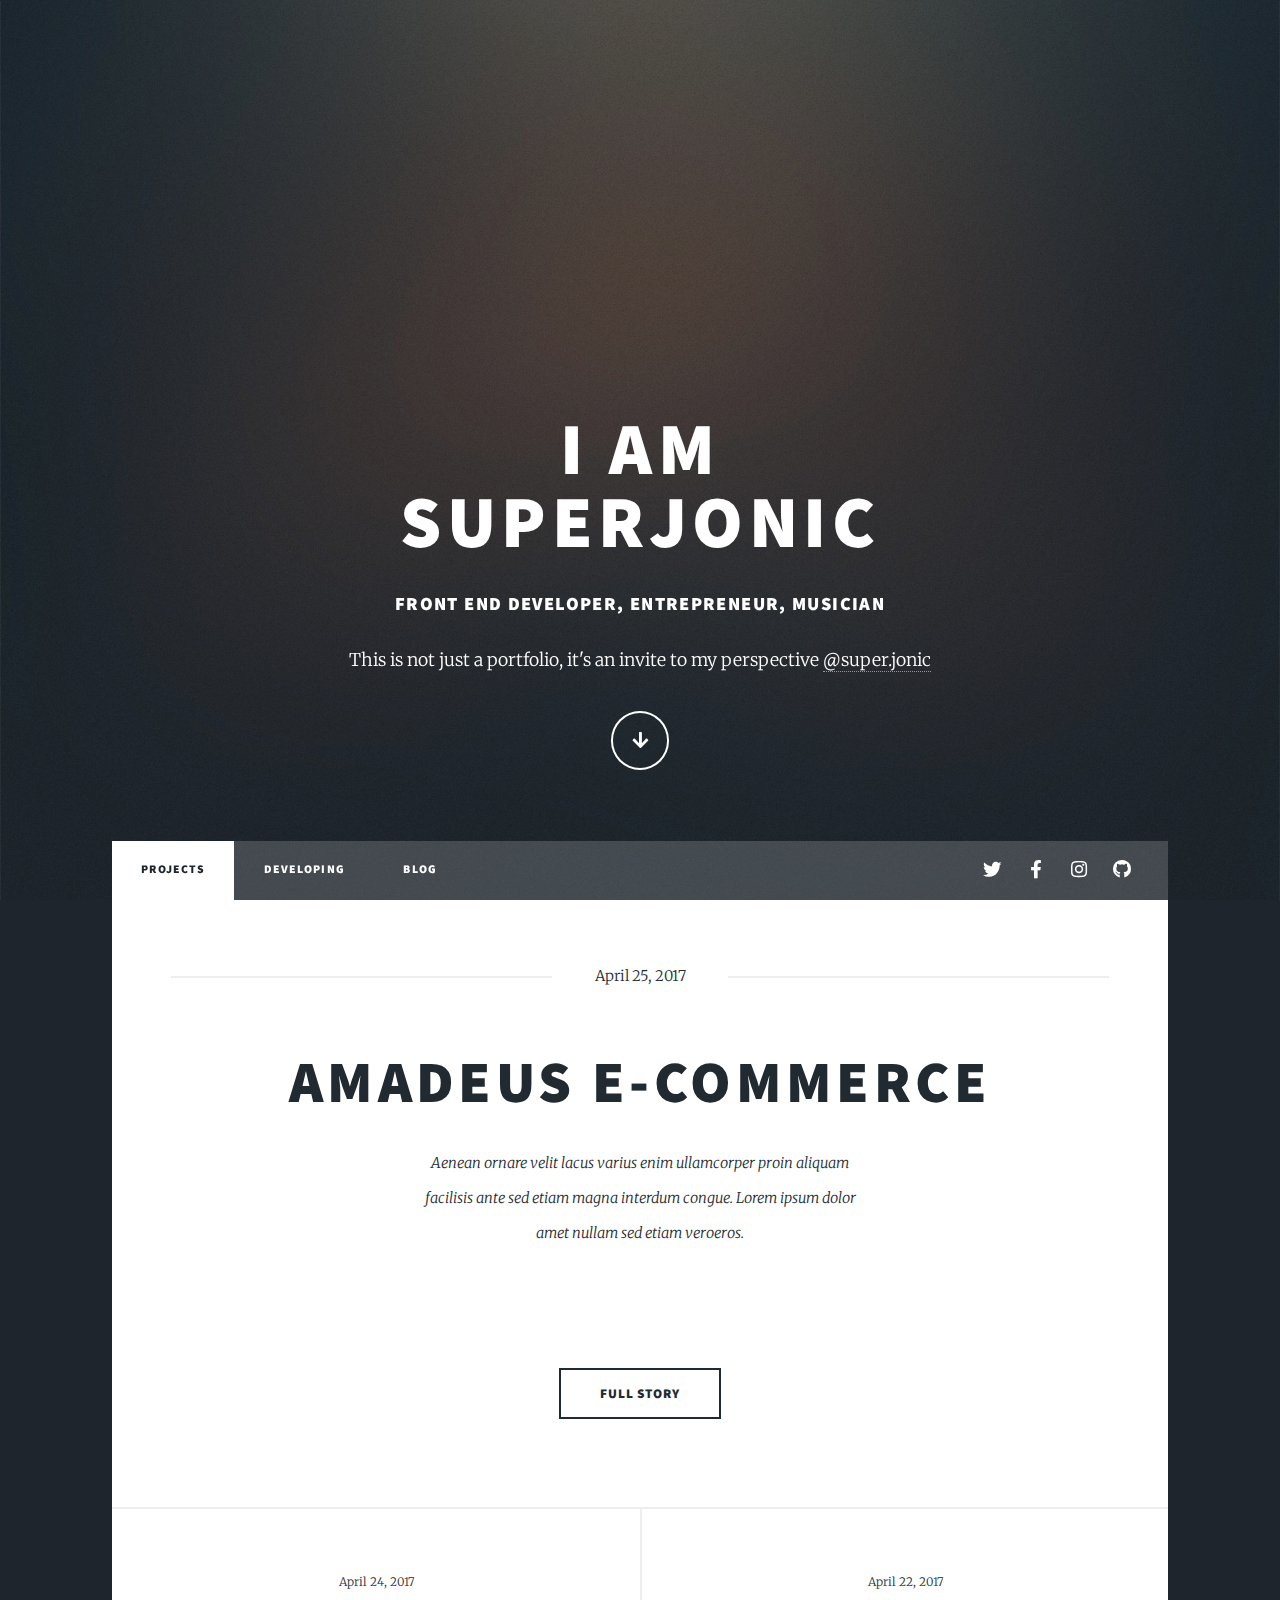
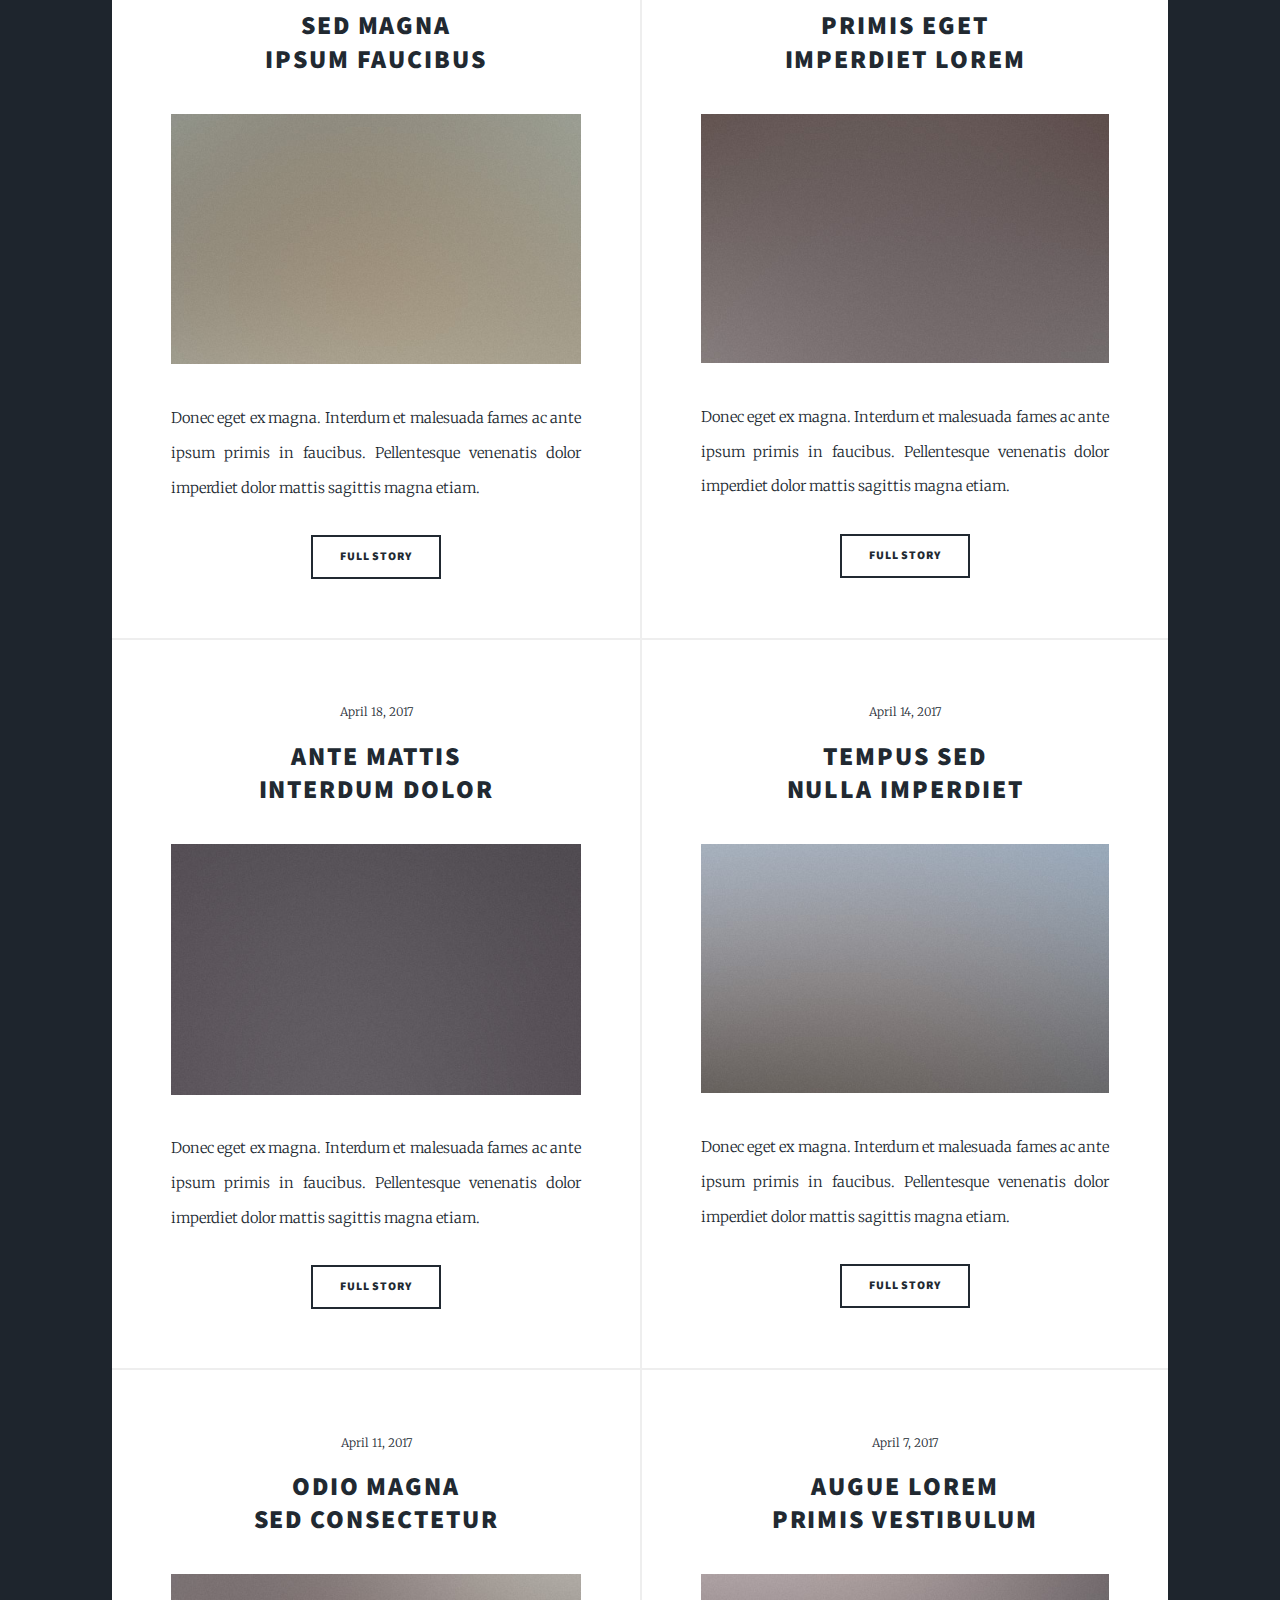
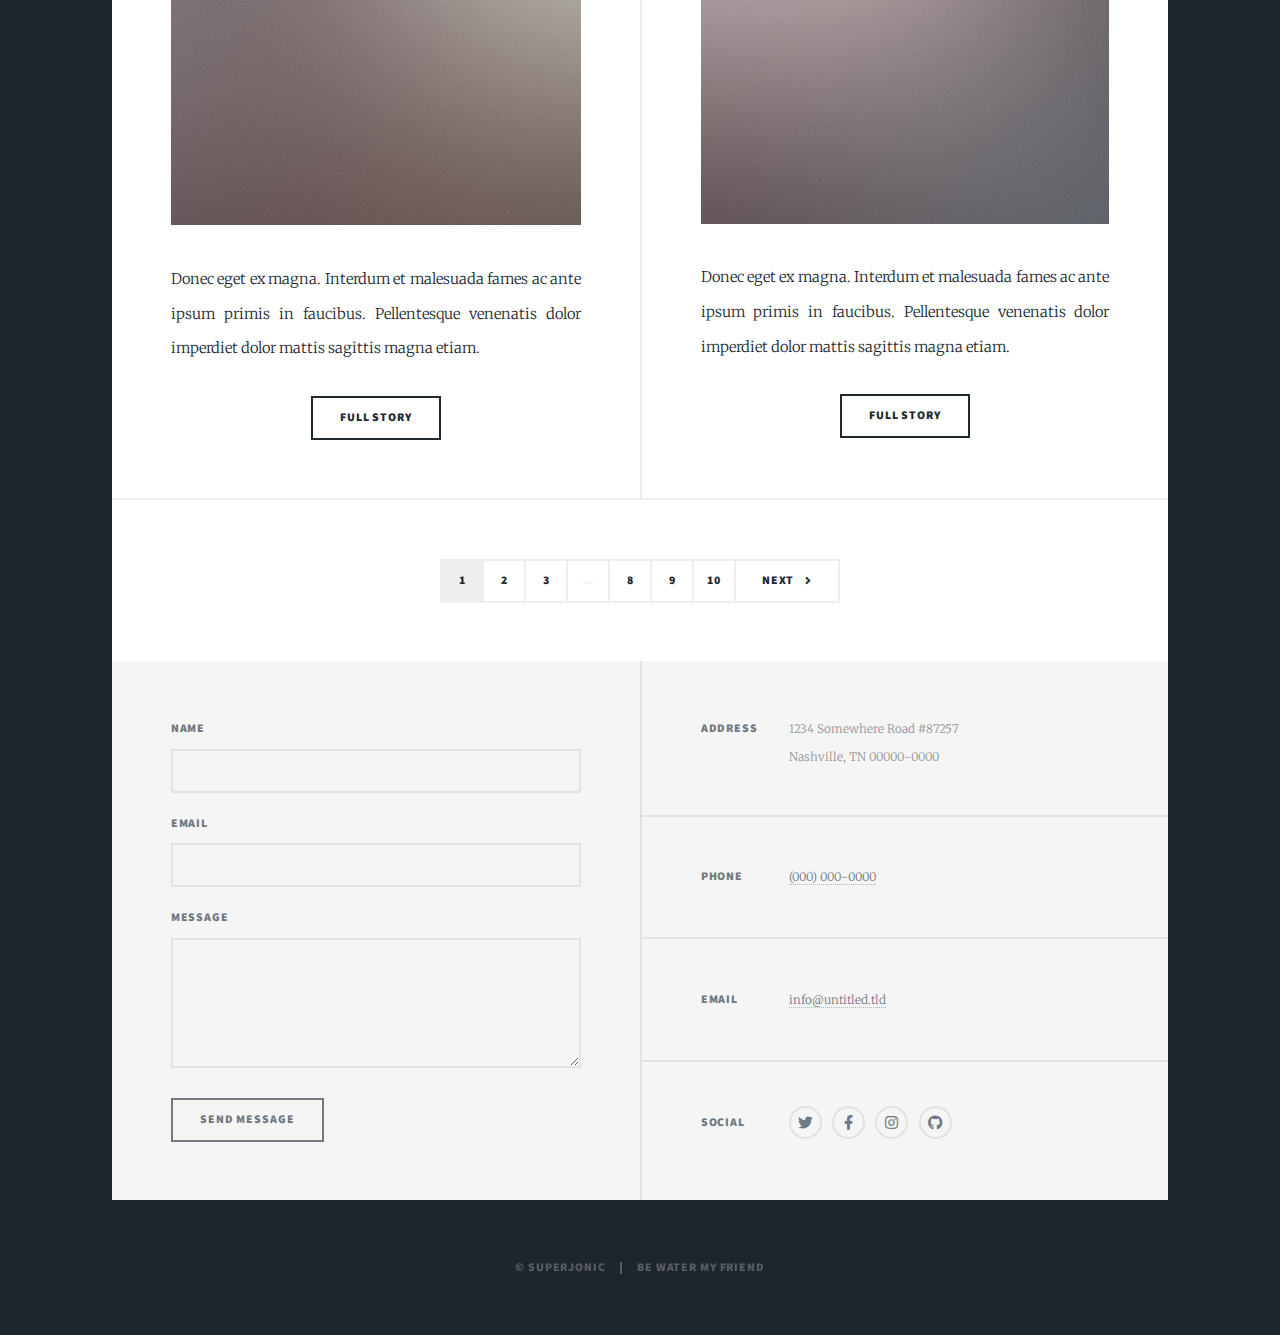
==== commit ba661544: "pages" ====
--- a/index.html
+++ b/index.html
@@ -1,9 +1,5 @@
 <!DOCTYPE HTML>
-<!--
-	Massively by HTML5 UP
-	html5up.net | @ajlkn
-	Free for personal and commercial use under the CCA 3.0 license (html5up.net/license)
--->
+
 <html>
 	<head>
 		<title>Superjonic</title>
@@ -19,11 +15,12 @@
 
 				<!-- Intro -->
 					<div id="intro">
+						<img src="./images/superjonicpic2.jpg" class= "pic" alt="">
 						<h1>I am<br />
 						Superjonic</h1>
 						<h3>Front End Developer, Entrepreneur, Musician</h3>
-						<p>This is not just a portfolio, it is an invitation to my perspective <a href="https://twitter.com/in/leandrobuzeta">@super.jonic</a> <br />
-						and released for free under the <a href="https://html5up.net/license">Creative Commons license</a>.</p>
+						<p>This is not just a portfolio, it's an invite to my perspective <a href="https://twitter.com/in/leandrobuzeta">@super.jonic</a> <br />
+						</p>
 						<ul class="actions">
 							<li><a href="#header" class="button icon solid solo fa-arrow-down scrolly">Continue</a></li>
 						</ul>
@@ -38,8 +35,8 @@
 					<nav id="nav">
 						<ul class="links">
 							<li class="active"><a href="index.html">Projects</a></li>
-							<li><a href="generic.html">Developing</a></li>
-							<li><a href="elements.html">Blog</a></li>
+							<li><a href="developing.html">Developing</a></li>
+							<li><a href="blog.html">Blog</a></li>
 						</ul>
 						<ul class="icons">
 							<li><a href="#" class="icon brands fa-twitter"><span class="label">Twitter</span></a></li>
@@ -56,13 +53,12 @@
 							<article class="post featured">
 								<header class="major">
 									<span class="date">April 25, 2017</span>
-									<h2><a href="#">And this is a<br />
-									massive headline</a></h2>
+									<h2><a href="#">Amadeus E-commerce</a></h2>
 									<p>Aenean ornare velit lacus varius enim ullamcorper proin aliquam<br />
 									facilisis ante sed etiam magna interdum congue. Lorem ipsum dolor<br />
 									amet nullam sed etiam veroeros.</p>
 								</header>
-								<a href="#" class="image main"><img src="images/pic01.jpg" alt="" /></a>
+								<a href="#" class="image main"><img src="images/amadeus2.png" alt="" /></a>
 								<ul class="actions special">
 									<li><a href="#" class="button large">Full Story</a></li>
 								</ul>
@@ -212,7 +208,7 @@
 
 				<!-- Copyright -->
 					<div id="copyright">
-						<ul><li>&copy; Untitled</li><li>Design: <a href="https://html5up.net">HTML5 UP</a></li></ul>
+						<ul><li>&copy; Superjonic</li><li>Be water my friend</li></ul>
 					</div>
 
 			</div>
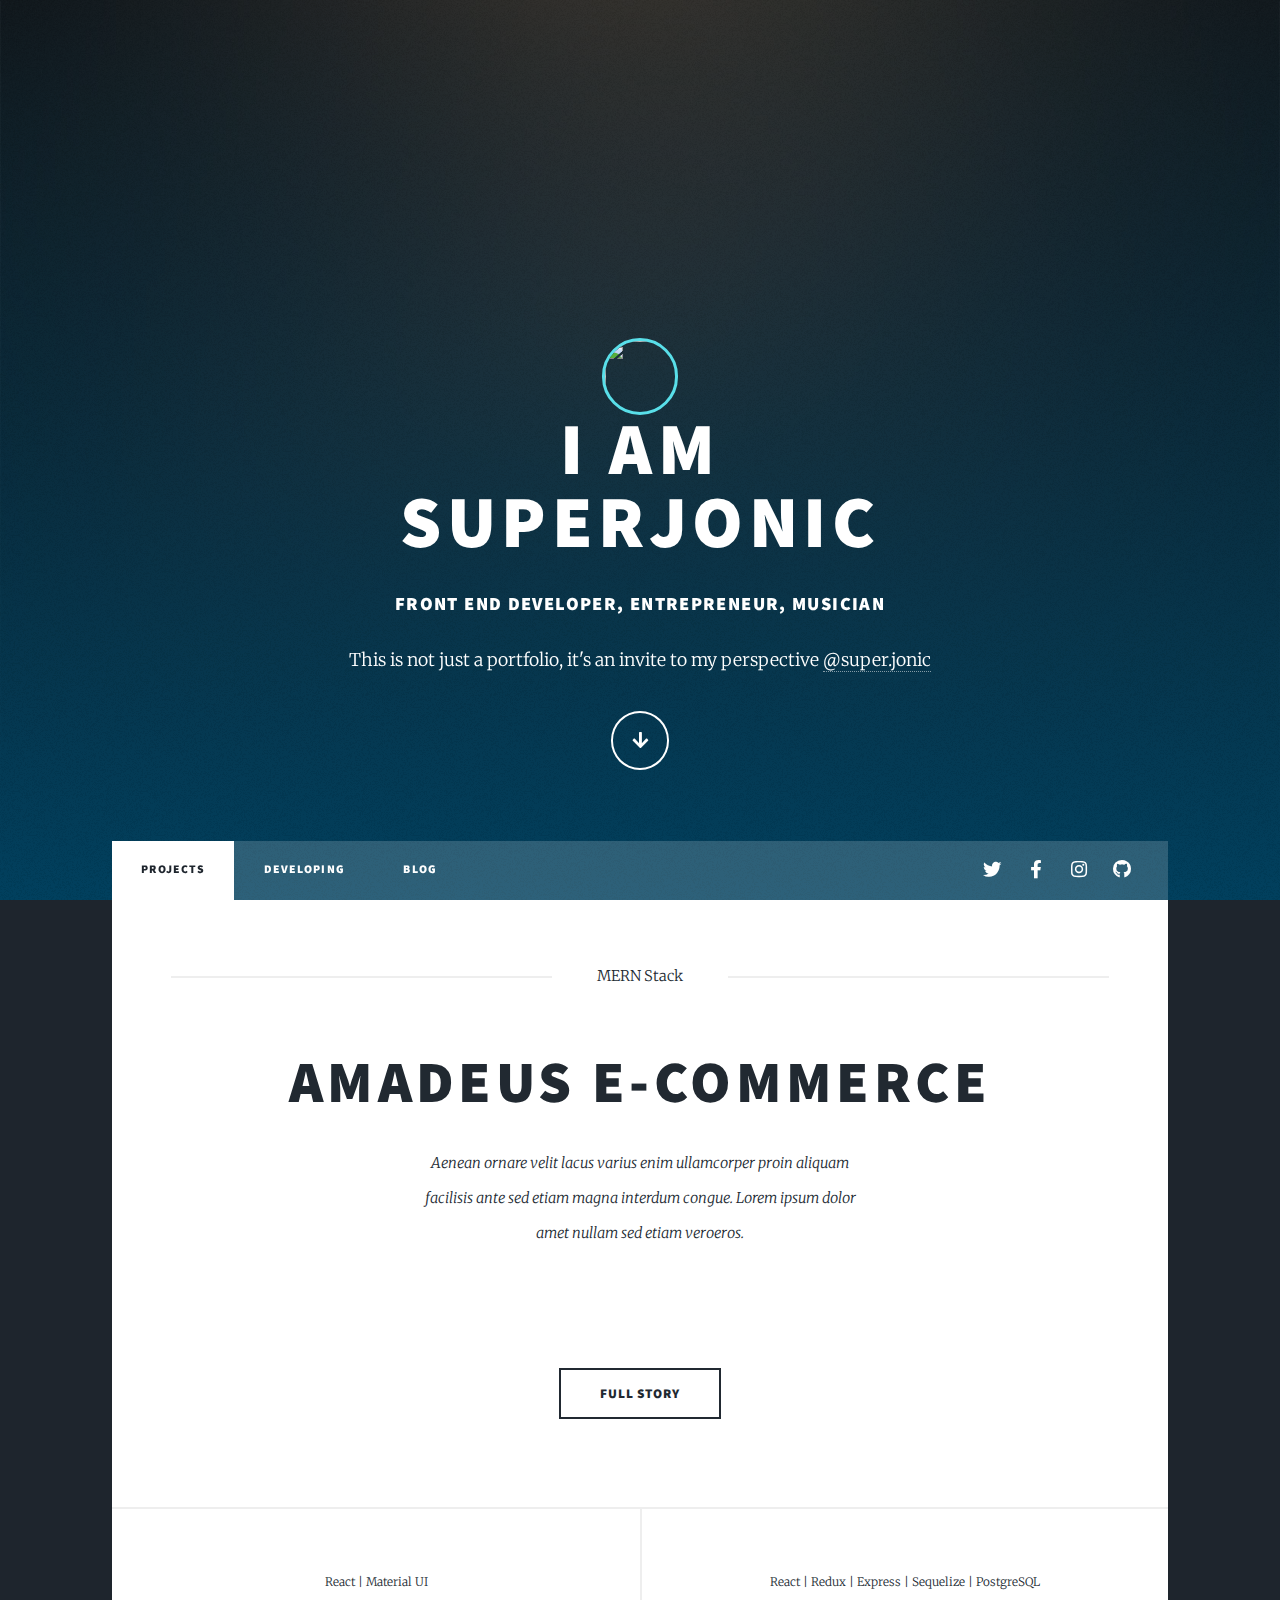
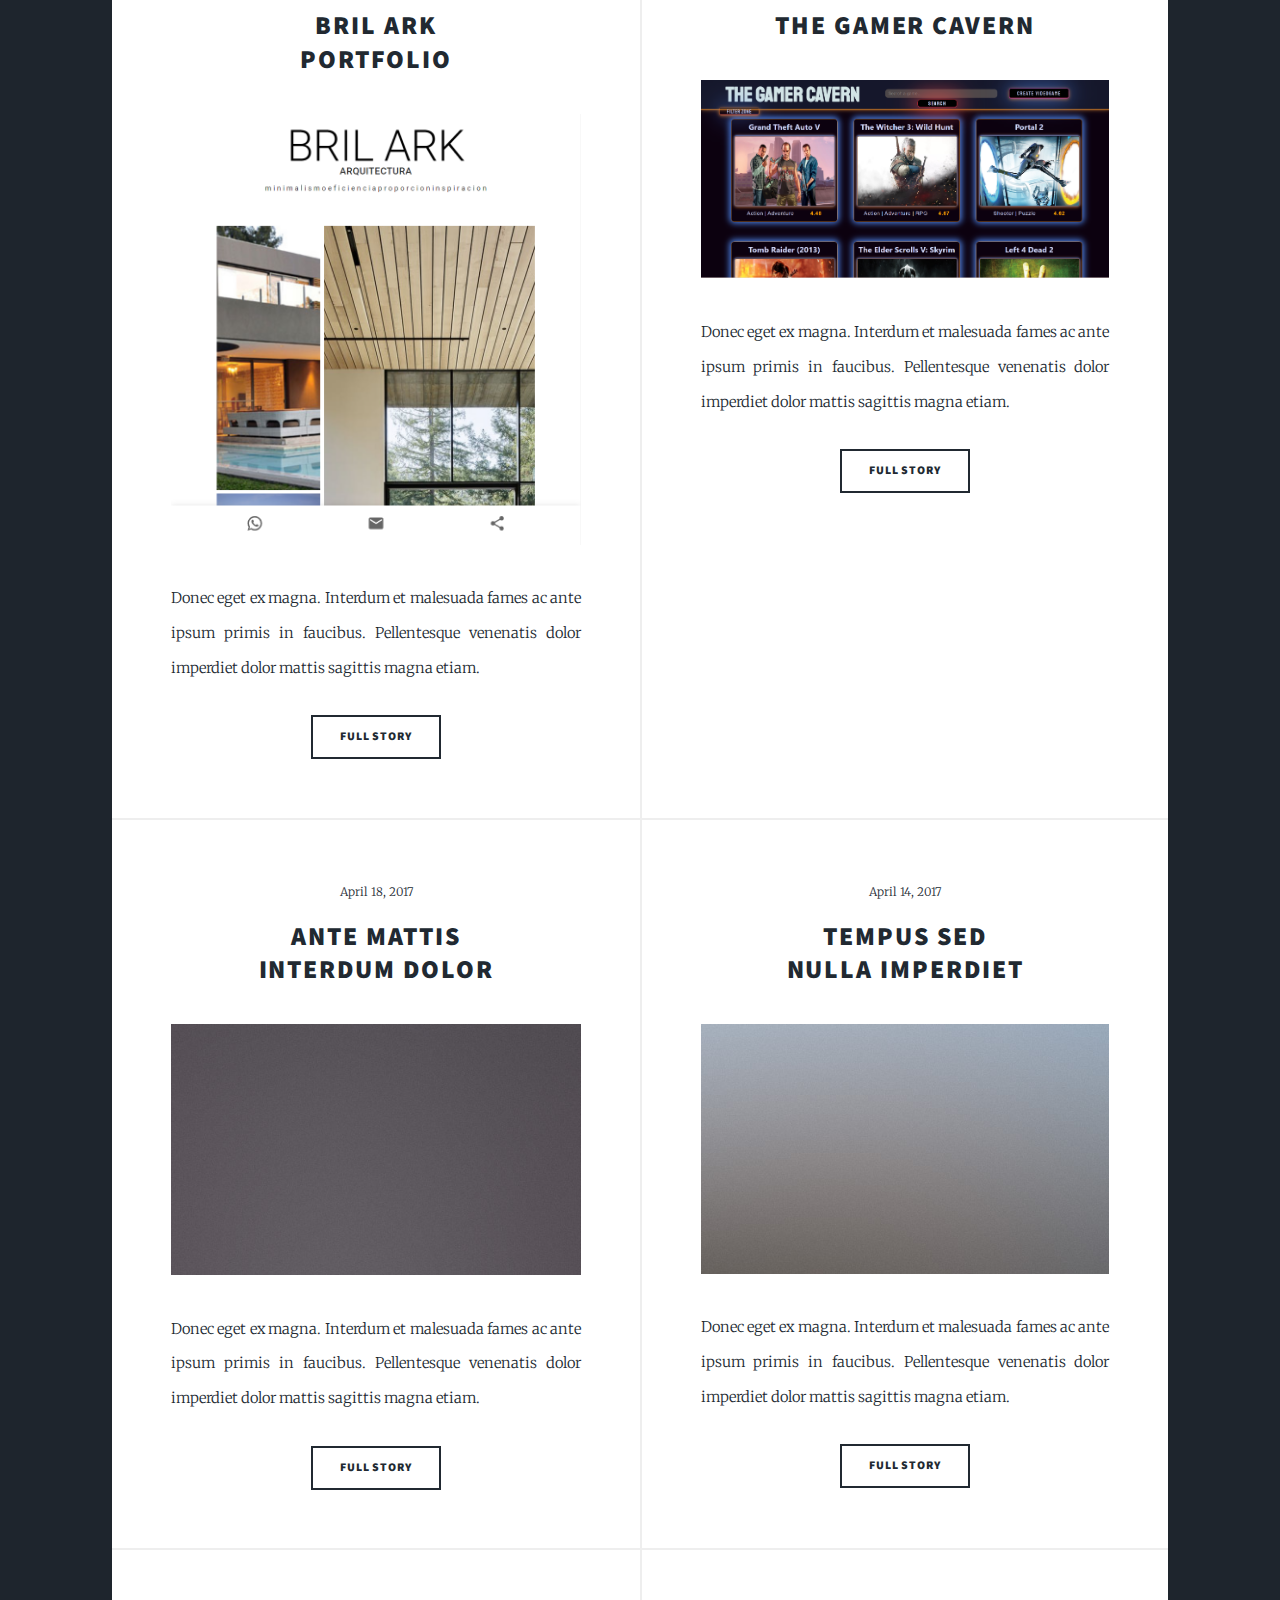
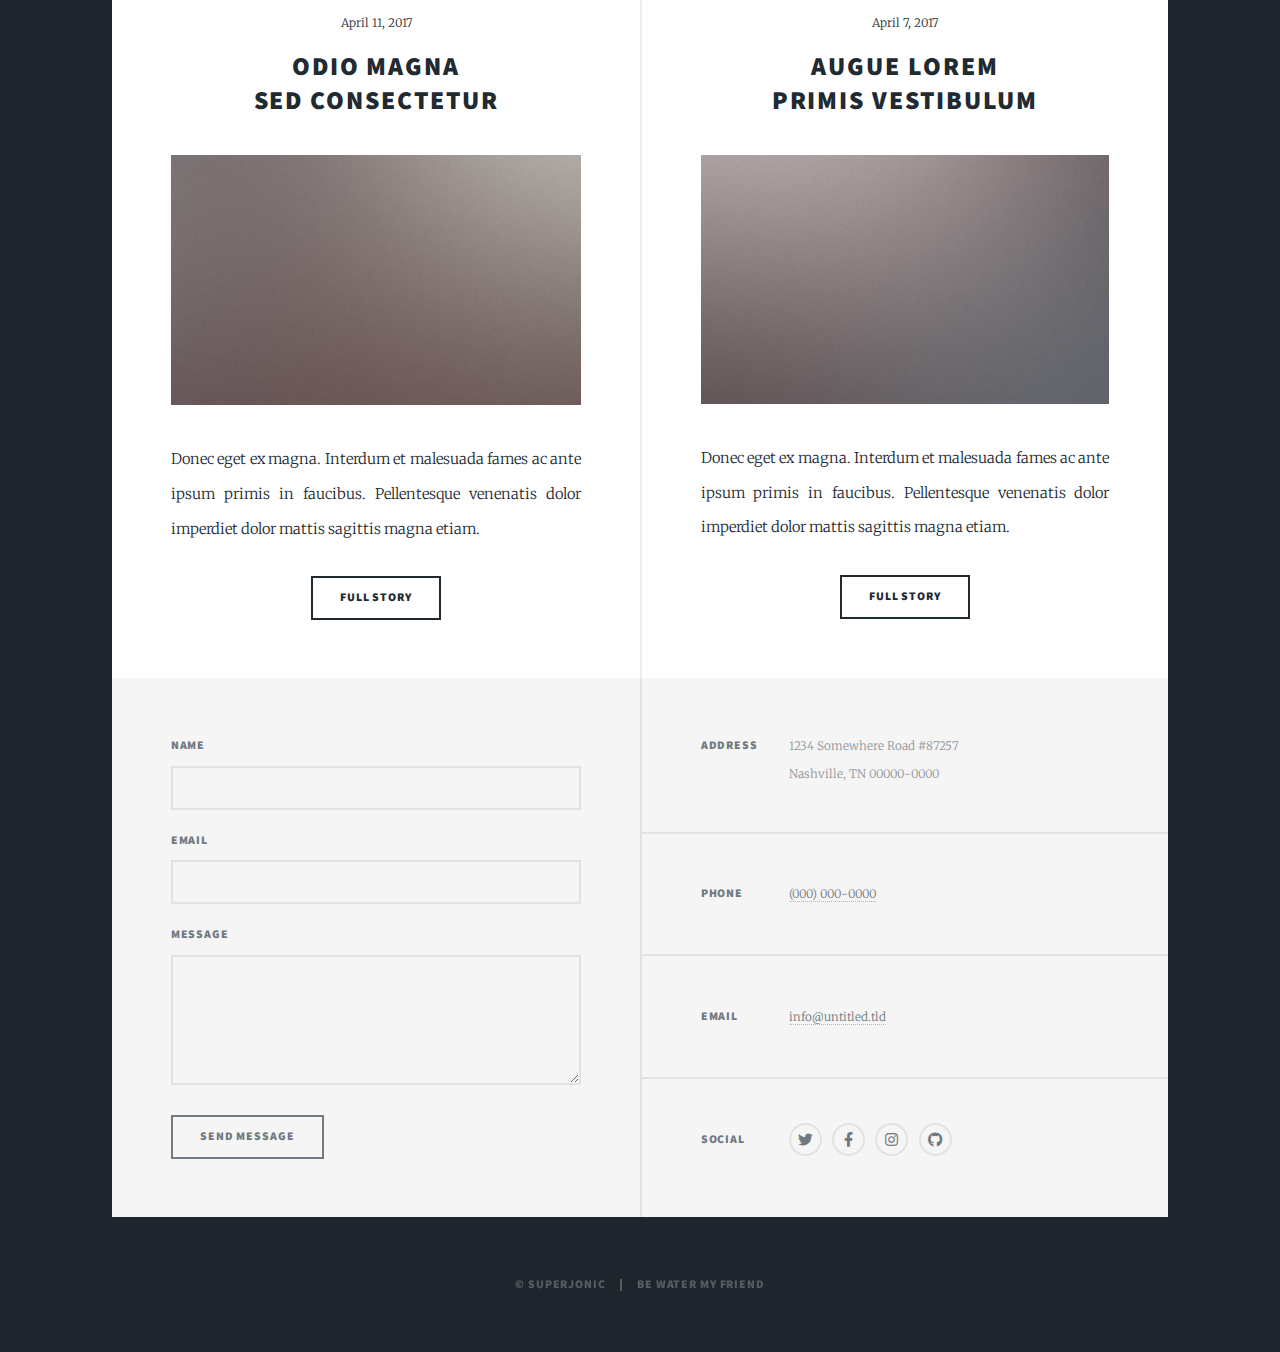
==== commit 72fbc2f0: "images added" ====
--- a/index.html
+++ b/index.html
@@ -52,7 +52,7 @@
 						<!-- Featured Post -->
 							<article class="post featured">
 								<header class="major">
-									<span class="date">April 25, 2017</span>
+									<span class="date">MERN Stack</span>
 									<h2><a href="#">Amadeus E-commerce</a></h2>
 									<p>Aenean ornare velit lacus varius enim ullamcorper proin aliquam<br />
 									facilisis ante sed etiam magna interdum congue. Lorem ipsum dolor<br />
@@ -68,23 +68,23 @@
 							<section class="posts">
 								<article>
 									<header>
-										<span class="date">April 24, 2017</span>
-										<h2><a href="#">Sed magna<br />
-										ipsum faucibus</a></h2>
-									</header>
-									<a href="#" class="image fit"><img src="images/pic02.jpg" alt="" /></a>
-									<p>Donec eget ex magna. Interdum et malesuada fames ac ante ipsum primis in faucibus. Pellentesque venenatis dolor imperdiet dolor mattis sagittis magna etiam.</p>
-									<ul class="actions special">
-										<li><a href="#" class="button">Full Story</a></li>
-									</ul>
-								</article>
-								<article>
-									<header>
-										<span class="date">April 22, 2017</span>
-										<h2><a href="#">Primis eget<br />
-										imperdiet lorem</a></h2>
-									</header>
-									<a href="#" class="image fit"><img src="images/pic03.jpg" alt="" /></a>
+										<span class="date">React | Material UI </span>
+										<h2><a href="#">Bril Ark <br /> portfolio</a></h2>
+										
+									</header>
+									<a href="#" class="image fit"><img src="images/brilark.png" alt="" /></a>
+									<p>Donec eget ex magna. Interdum et malesuada fames ac ante ipsum primis in faucibus. Pellentesque venenatis dolor imperdiet dolor mattis sagittis magna etiam.</p>
+									<ul class="actions special">
+										<li><a href="#" class="button">Full Story</a></li>
+									</ul>
+								</article>
+								<article>
+									<header>
+										<span class="date">React | Redux | Express | Sequelize | PostgreSQL</span>
+										<h2><a href="#">The gamer cavern<br />
+										</a></h2>
+									</header>
+									<a href="#" class="image fit"><img src="images/gamer.png" alt="" /></a>
 									<p>Donec eget ex magna. Interdum et malesuada fames ac ante ipsum primis in faucibus. Pellentesque venenatis dolor imperdiet dolor mattis sagittis magna etiam.</p>
 									<ul class="actions special">
 										<li><a href="#" class="button">Full Story</a></li>
@@ -141,9 +141,10 @@
 							</section>
 
 						<!-- Footer -->
-							<footer>
+						 
+							<!-- <footer>
 								<div class="pagination">
-									<!--<a href="#" class="previous">Prev</a>-->
+									<a href="#" class="previous">Prev</a>
 									<a href="#" class="page active">1</a>
 									<a href="#" class="page">2</a>
 									<a href="#" class="page">3</a>
@@ -153,7 +154,7 @@
 									<a href="#" class="page">10</a>
 									<a href="#" class="next">Next</a>
 								</div>
-							</footer>
+							</footer> -->
 
 					</div>
 
--- a/assets/css/main.css
+++ b/assets/css/main.css
@@ -3234,7 +3234,7 @@
 			width: 100%;
 			height: 100%;
 			background-color: #212931;
-			background-image: url("../../images/overlay.png"), linear-gradient(0deg, rgba(0, 0, 0, 0.1), rgba(0, 0, 0, 0.1)), url("../../images/bg.jpg");
+			background-image: url("../../images/overlay.png"), linear-gradient(0deg, rgb(1, 64, 94), rgba(0, 0, 0, 0.445)), url("../../images/bg.jpg");
 			background-size: auto,								auto,														100% auto;
 			background-position: center,								center,														top center;
 			background-repeat: repeat,								no-repeat,													no-repeat;
@@ -3340,7 +3340,7 @@
 		}
 
 		#intro code {
-			background: rgba(255, 255, 255, 0.075);
+			background: rgba(248, 25, 25, 0.075);
 			border-color: #ffffff;
 		}
 
@@ -3471,6 +3471,7 @@
 			#intro {
 				padding: 3rem 2rem 1rem 2rem ;
 				min-height: 80vh;
+				margin-top: -10rem;
 			}
 
 				#intro h1 {
@@ -3487,7 +3488,14 @@
 				#intro .actions {
 					display: none;
 				}
-
+			
+		}
+
+		.pic {
+			height: 6vw;
+			width: 6vw;
+			border: 3px solid rgb(89, 223, 233) ;
+			border-radius: 70px;
 		}
 
 /* Header */
@@ -3601,6 +3609,11 @@
 					border-width: 3px !important;
 				}
 
+				.pic {
+					height: 10vw;
+					width: 10vw;
+					
+				}	
 		}
 
 /* Nav */
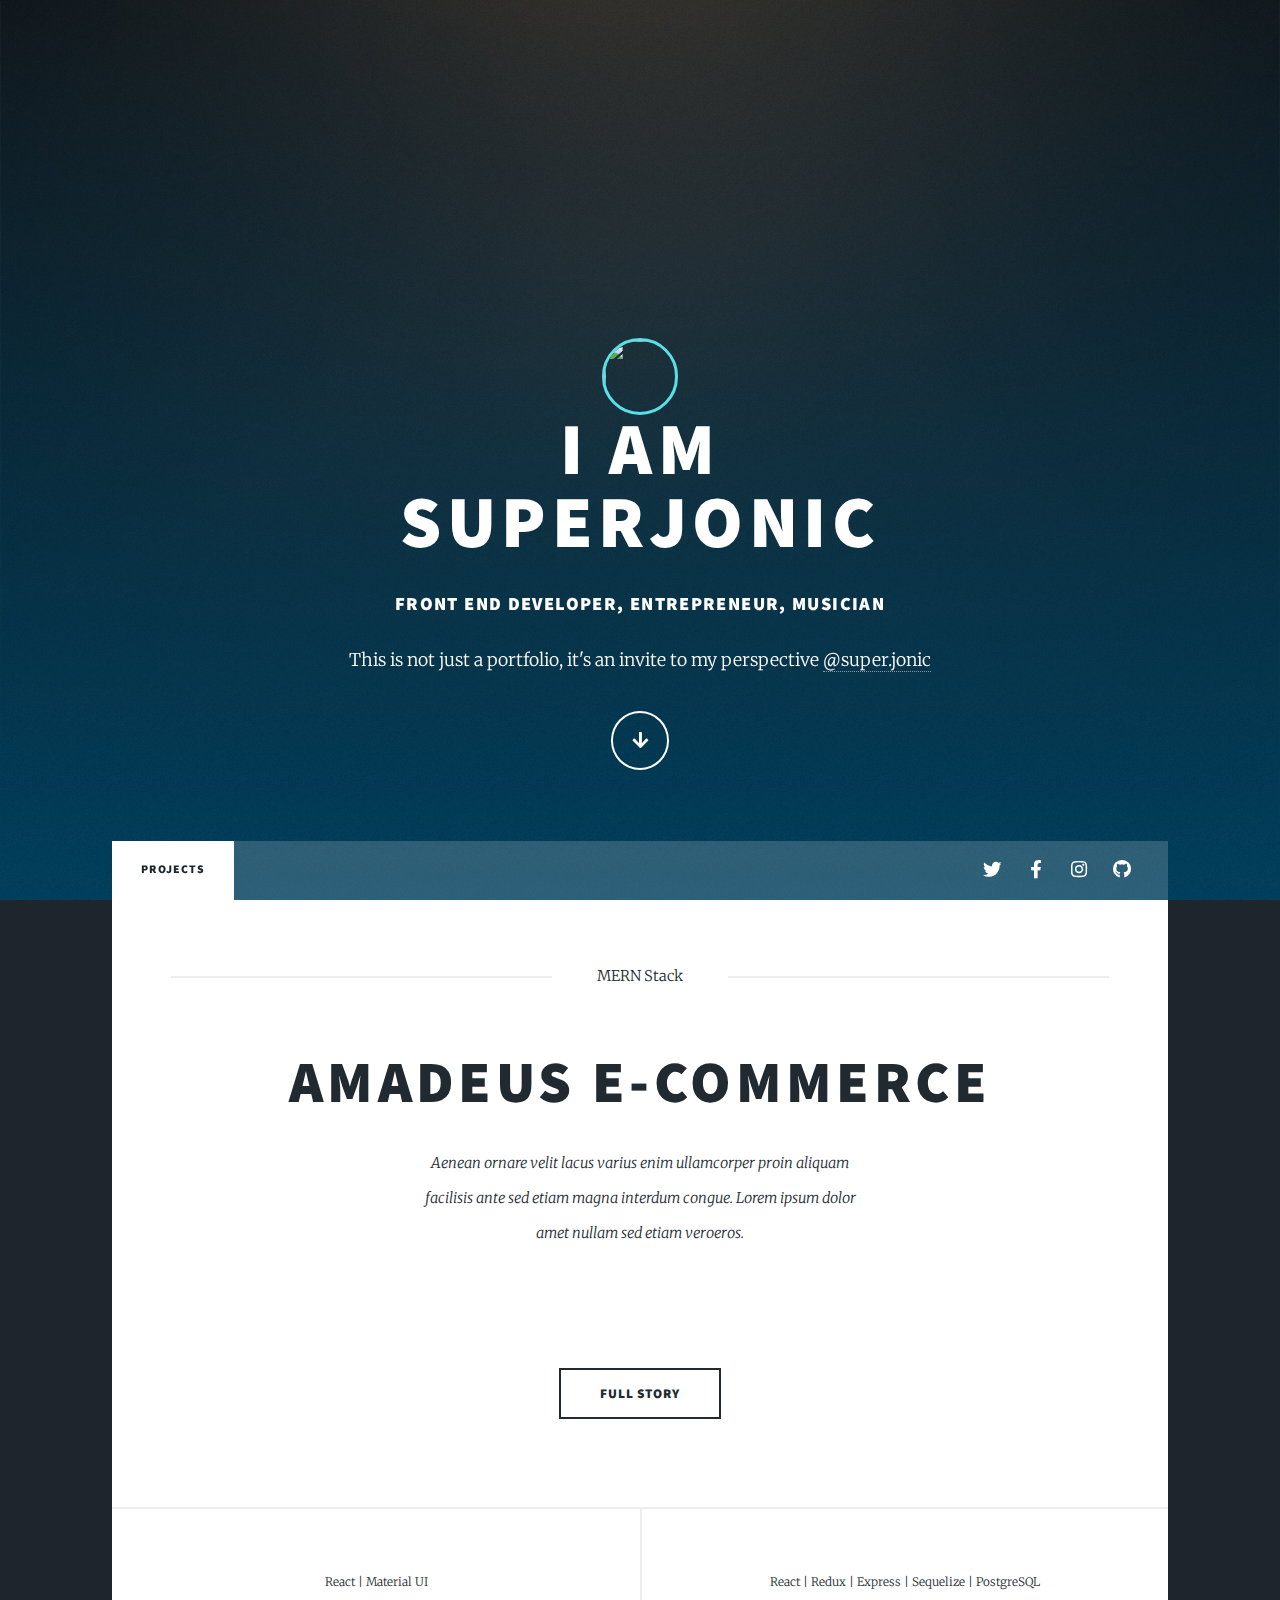
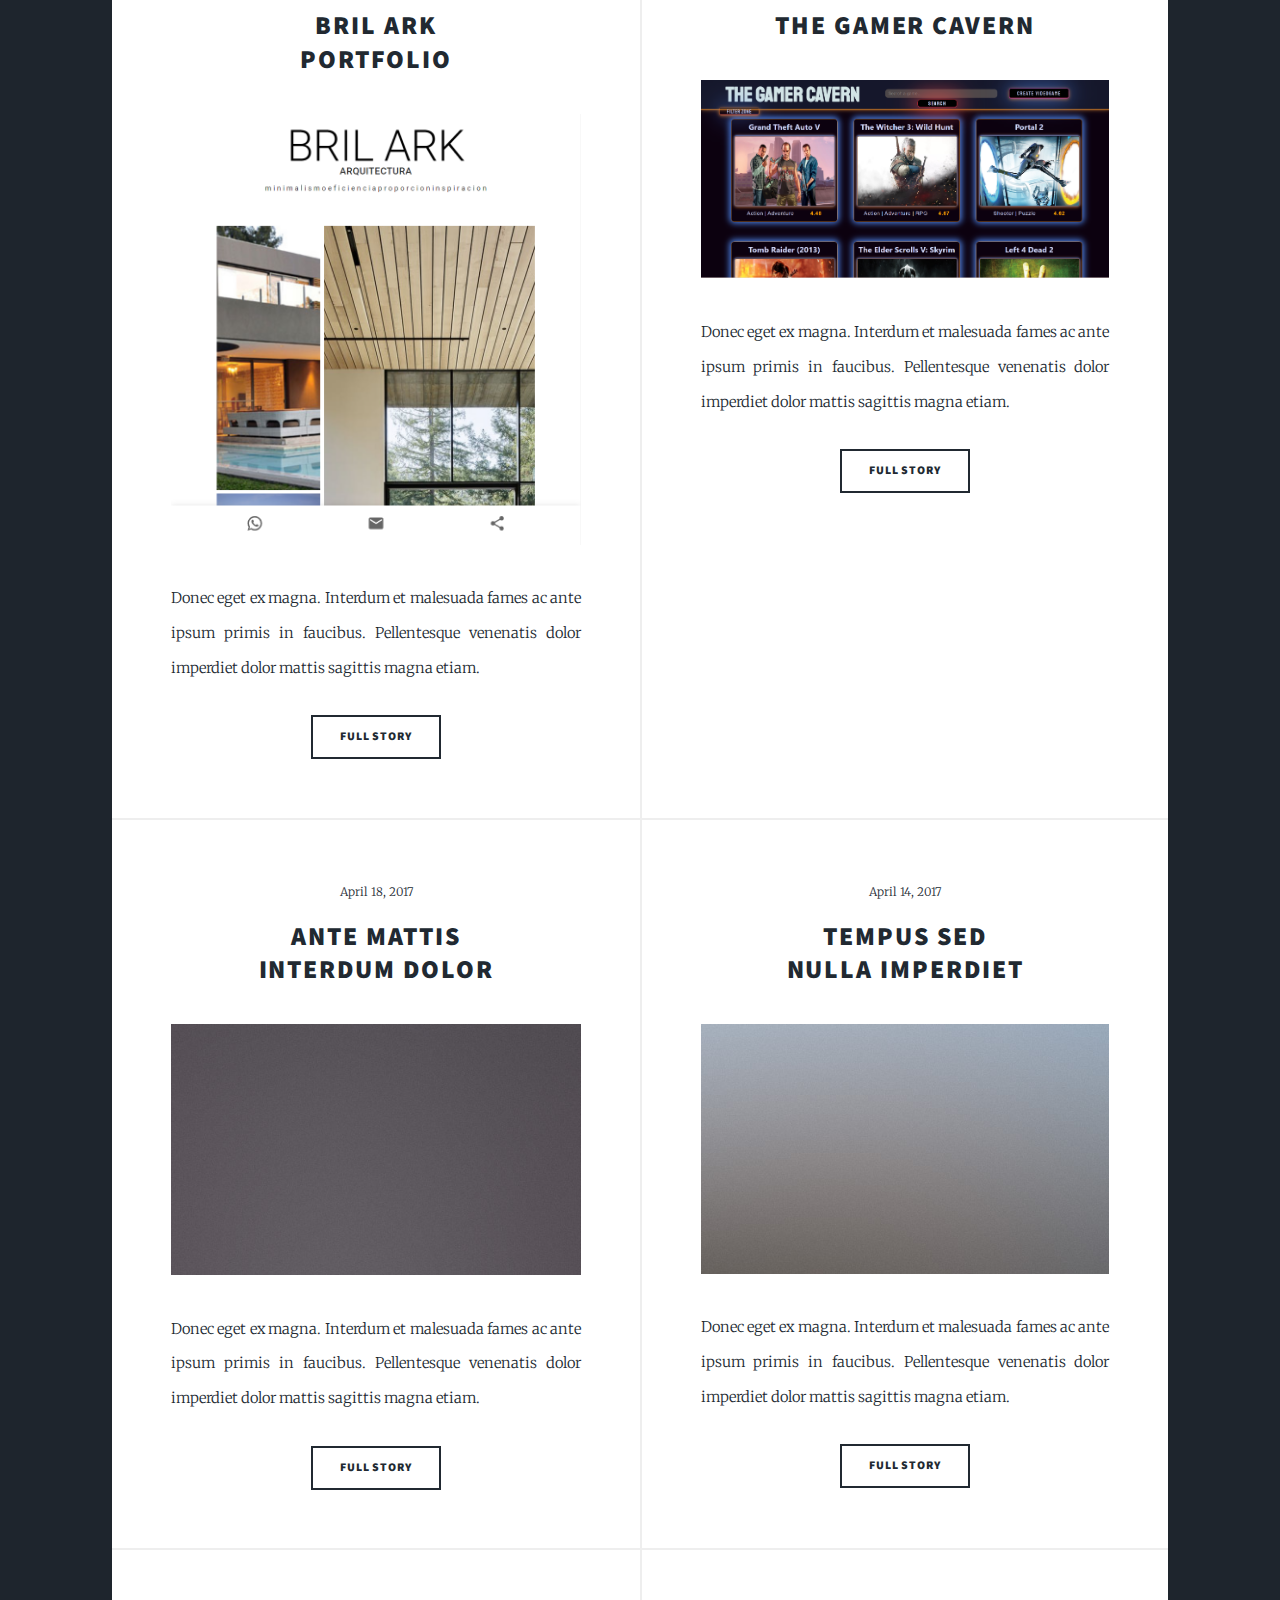
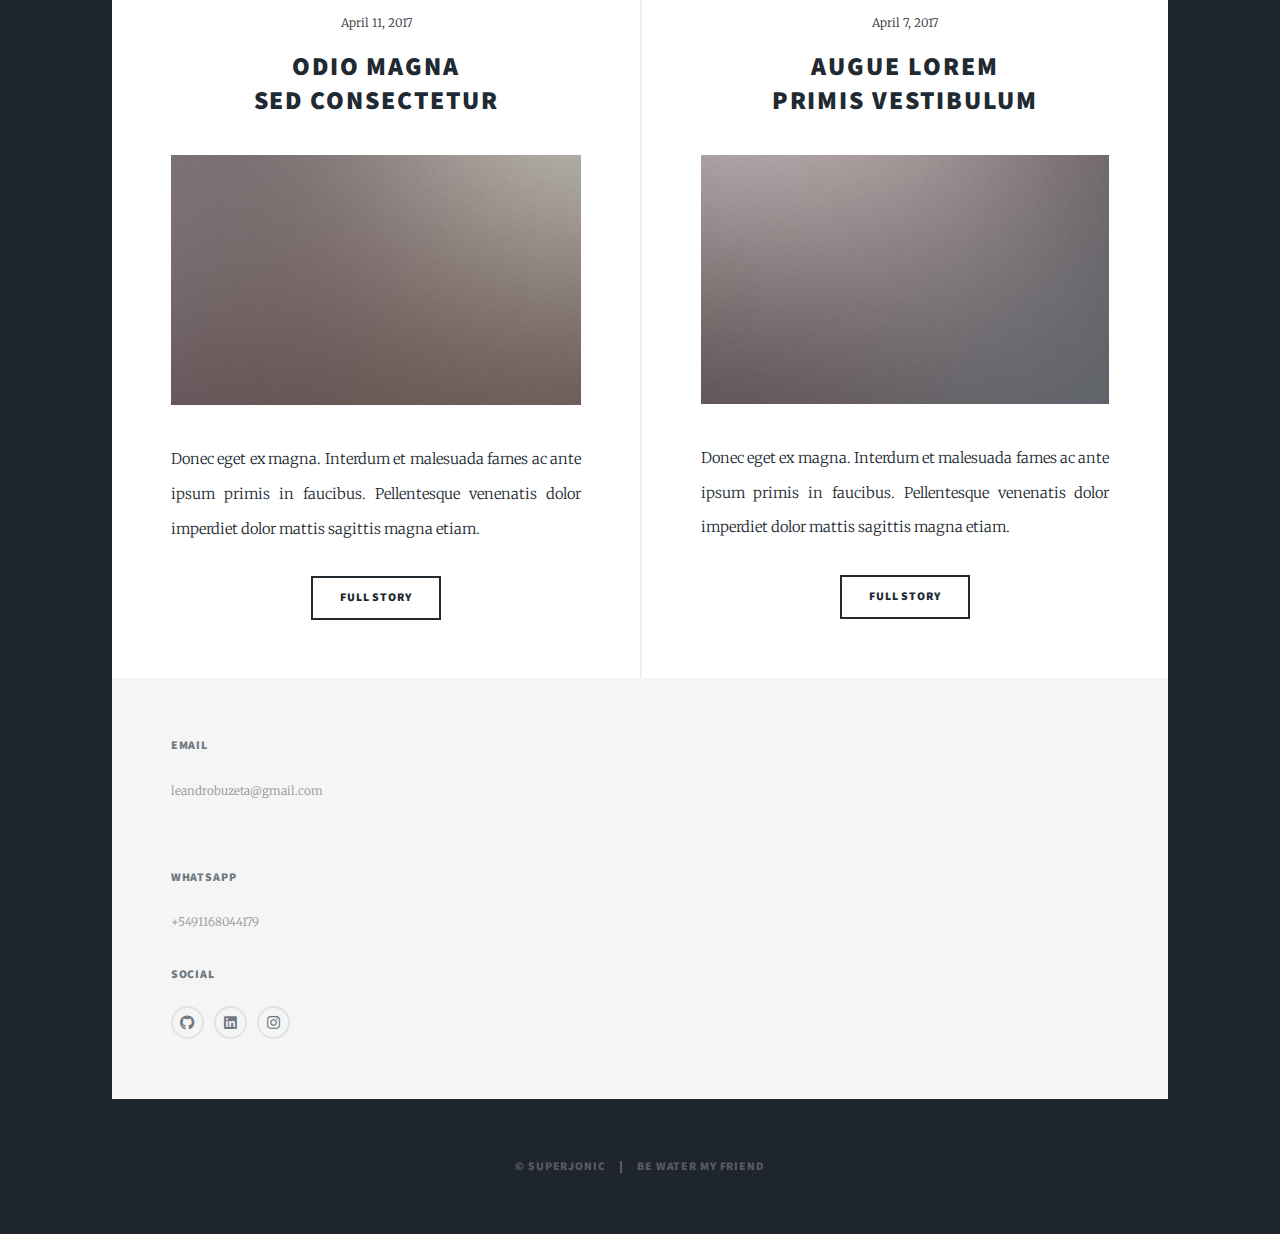
==== commit 2c2e3ad1: "simplify" ====
--- a/index.html
+++ b/index.html
@@ -35,8 +35,8 @@
 					<nav id="nav">
 						<ul class="links">
 							<li class="active"><a href="index.html">Projects</a></li>
-							<li><a href="developing.html">Developing</a></li>
-							<li><a href="blog.html">Blog</a></li>
+							<!-- <li><a href="developing.html">Developing</a></li>
+							<li><a href="blog.html">Blog</a></li> -->
 						</ul>
 						<ul class="icons">
 							<li><a href="#" class="icon brands fa-twitter"><span class="label">Twitter</span></a></li>
@@ -160,7 +160,7 @@
 
 				<!-- Footer -->
 					<footer id="footer">
-						<section>
+						<!-- <section>
 							<form method="post" action="#">
 								<div class="fields">
 									<div class="field">
@@ -180,28 +180,24 @@
 									<li><input type="submit" value="Send Message" /></li>
 								</ul>
 							</form>
-						</section>
-						<section class="split contact">
-							<section class="alt">
-								<h3>Address</h3>
-								<p>1234 Somewhere Road #87257<br />
-								Nashville, TN 00000-0000</p>
-							</section>
-							<section>
-								<h3>Phone</h3>
-								<p><a href="#">(000) 000-0000</a></p>
-							</section>
-							<section>
+						</section> -->
+						<section class="contact">
+								<div>
 								<h3>Email</h3>
-								<p><a href="#">info@untitled.tld</a></p>
-							</section>
+								<p>leandrobuzeta@gmail.com</p> <br />
+								</div>
+								<div>
+								<h3>Whatsapp</h3>
+								<p>+5491168044179</p>
+							</div>
+							
+							
 							<section>
 								<h3>Social</h3>
 								<ul class="icons alt">
-									<li><a href="#" class="icon brands alt fa-twitter"><span class="label">Twitter</span></a></li>
-									<li><a href="#" class="icon brands alt fa-facebook-f"><span class="label">Facebook</span></a></li>
-									<li><a href="#" class="icon brands alt fa-instagram"><span class="label">Instagram</span></a></li>
-									<li><a href="#" class="icon brands alt fa-github"><span class="label">GitHub</span></a></li>
+									<li><a href="https://github.com/superjonic" target="blank" class="icon brands alt fa-github"><span class="label">GitHub</span></a></li>	
+									<li><a href="https://www.linkedin.com/in/leandrobuzeta/" target="blank" class="icon brands alt fa-linkedin"><span class="label">Linkedin</span></a></li>
+									<li><a href="https://www.instagram.com/super.jonico" target="blank" class="icon brands alt fa-instagram"><span class="label">Instagram</span></a></li>		
 								</ul>
 							</section>
 						</section>
--- a/assets/css/main.css
+++ b/assets/css/main.css
@@ -4255,6 +4255,7 @@
 					-ms-align-items: center;
 					align-items: center;
 					padding: 3.15rem 4rem;
+					margin: auto;
 				}
 
 					#footer > section.split.contact > section > * {
@@ -4270,7 +4271,7 @@
 						-webkit-flex-grow: 0;
 						-ms-flex-grow: 0;
 						flex-grow: 0;
-						width: 6rem;
+						width: 10rem;
 					}
 
 					#footer > section.split.contact > section > :last-child {
@@ -4285,18 +4286,23 @@
 					}
 
 					#footer > section.split.contact > section:first-child {
-						padding: 4rem 4rem 3rem 4rem;
+						padding: 3rem 0rem 1rem 0rem;
+						margin: auto;
+						
 					}
 
 					#footer > section.split.contact > section:last-child {
-						padding: 3rem 4rem 4rem 4rem;
+						padding: 2rem 4rem 2rem 4rem;
+						margin: auto;
 					}
 
 					#footer > section.split.contact > section.alt {
 						-moz-align-items: -moz-flex-start;
 						-webkit-align-items: -webkit-flex-start;
 						-ms-align-items: -ms-flex-start;
-						align-items: flex-start;
+						display: flex;
+						justify-content: space-around;
+						
 					}
 
 						#footer > section.split.contact > section.alt > :last-child {
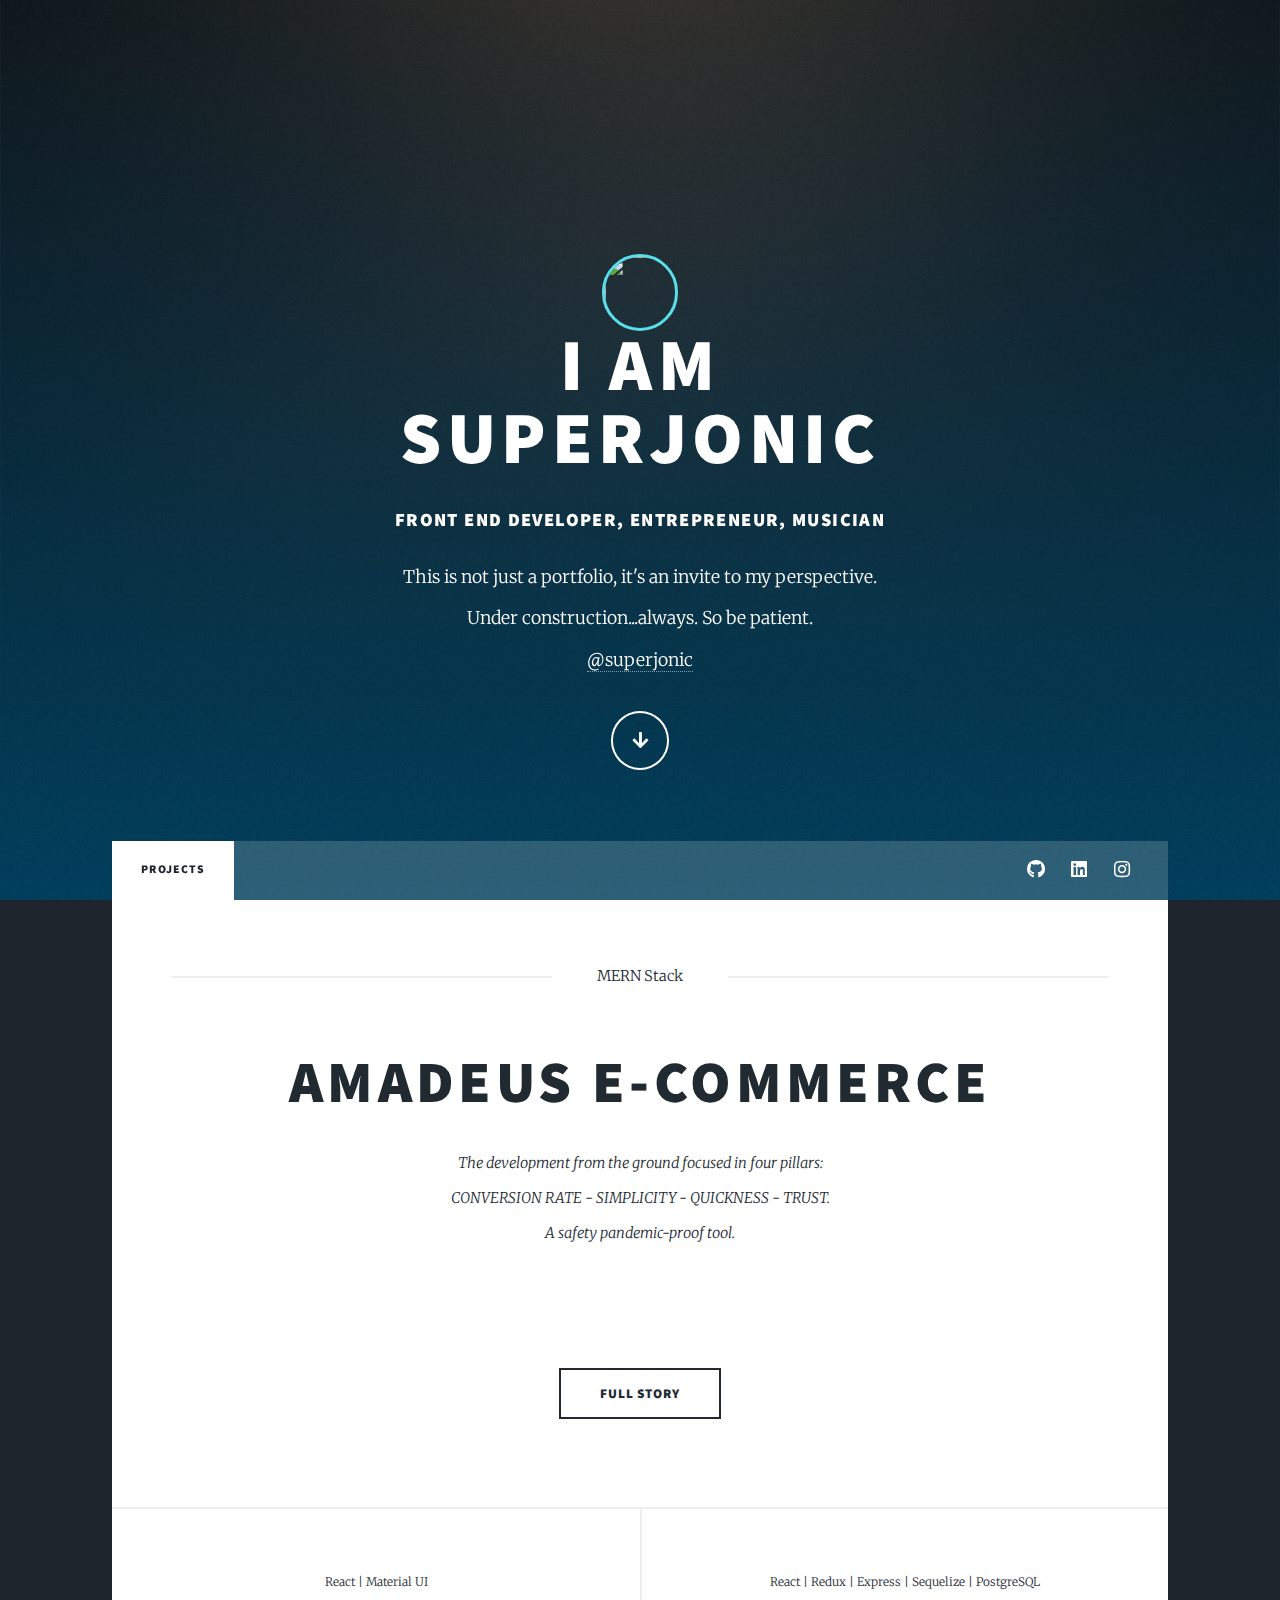
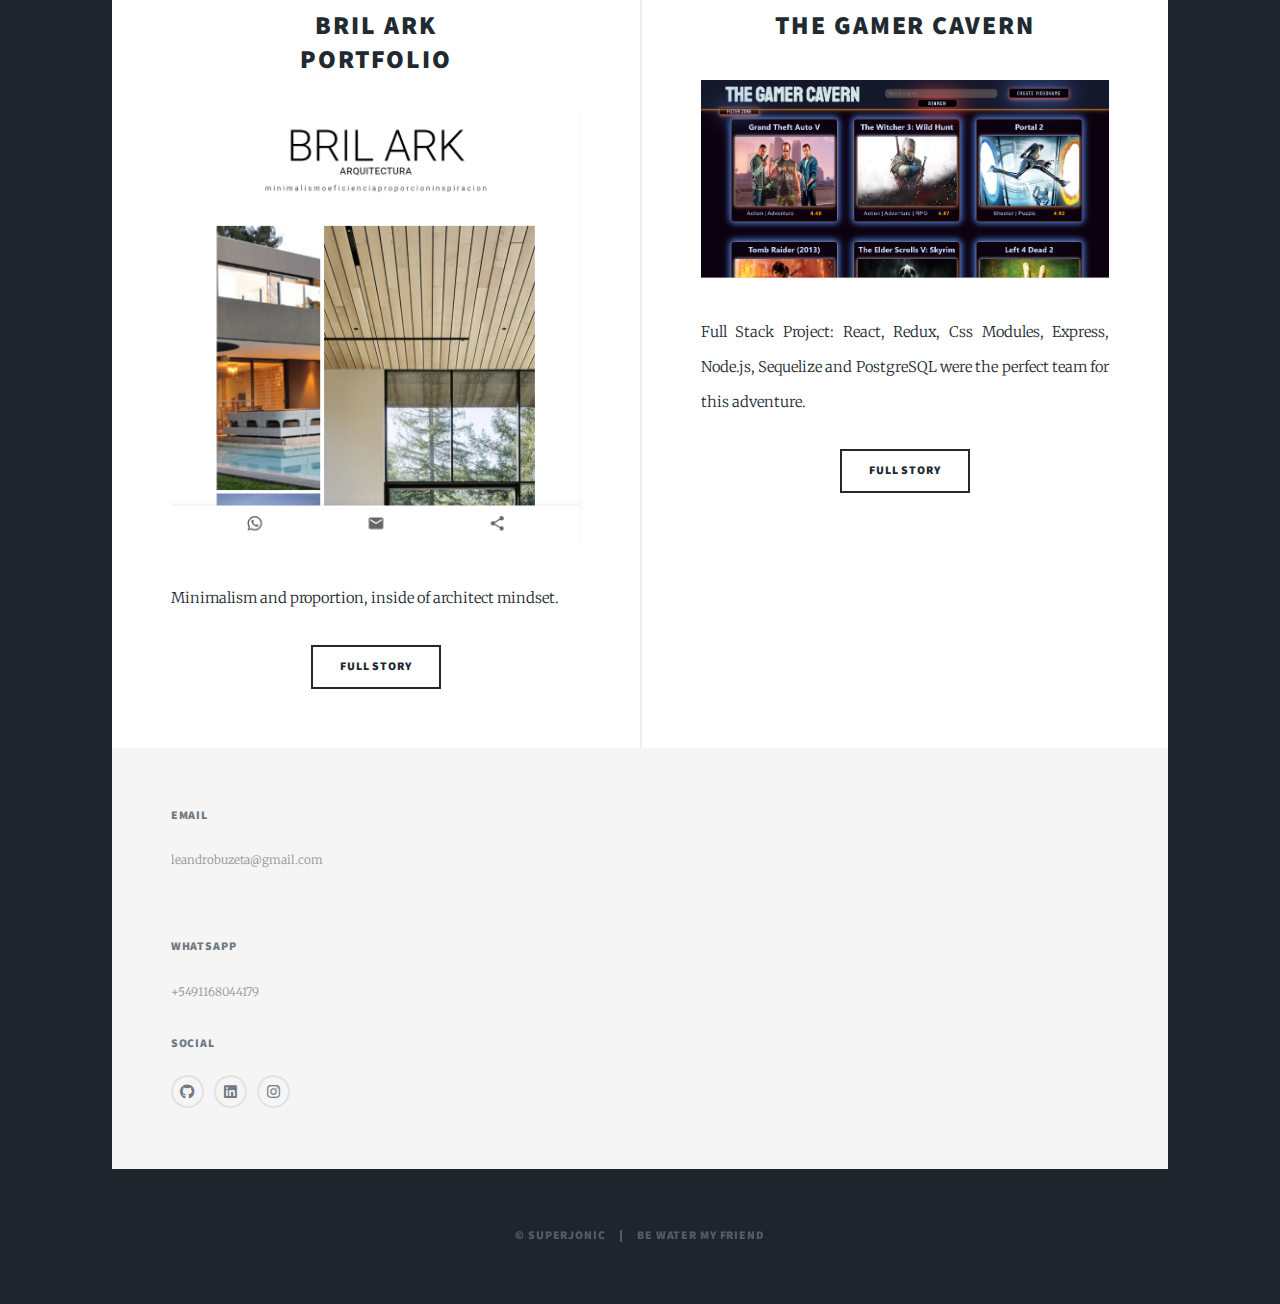
==== commit 33ae5866: "error text featured post fixed" ====
--- a/index.html
+++ b/index.html
@@ -19,7 +19,9 @@
 						<h1>I am<br />
 						Superjonic</h1>
 						<h3>Front End Developer, Entrepreneur, Musician</h3>
-						<p>This is not just a portfolio, it's an invite to my perspective <a href="https://twitter.com/in/leandrobuzeta">@super.jonic</a> <br />
+						<p>This is not just a portfolio, it's an invite to my perspective. <br />
+						Under construction...always. So be patient.	<br />
+						<a href="https://linkedin.com/in/leandrobuzeta" target="blank">@superjonic</a> 
 						</p>
 						<ul class="actions">
 							<li><a href="#header" class="button icon solid solo fa-arrow-down scrolly">Continue</a></li>
@@ -39,10 +41,9 @@
 							<li><a href="blog.html">Blog</a></li> -->
 						</ul>
 						<ul class="icons">
-							<li><a href="#" class="icon brands fa-twitter"><span class="label">Twitter</span></a></li>
-							<li><a href="#" class="icon brands fa-facebook-f"><span class="label">Facebook</span></a></li>
-							<li><a href="#" class="icon brands fa-instagram"><span class="label">Instagram</span></a></li>
-							<li><a href="#" class="icon brands fa-github"><span class="label">GitHub</span></a></li>
+							<li><a href="https://github.com/superjonic" target="blank" class="icon brands fa-github"><span class="label">GitHub</span></a></li>
+							<li><a href="https://www.linkedin.com/in/leandrobuzeta/" target="blank"  class="icon brands fa-linkedin"><span class="label">LinkedIn</span></a></li>
+							<li><a href="https://www.instagram.com/super.jonico" target="blank" class="icon brands fa-instagram"><span class="label">Instagram</span></a></li>
 						</ul>
 					</nav>
 
@@ -54,11 +55,11 @@
 								<header class="major">
 									<span class="date">MERN Stack</span>
 									<h2><a href="#">Amadeus E-commerce</a></h2>
-									<p>Aenean ornare velit lacus varius enim ullamcorper proin aliquam<br />
-									facilisis ante sed etiam magna interdum congue. Lorem ipsum dolor<br />
-									amet nullam sed etiam veroeros.</p>
+									<p>The development from the ground focused in four pillars:<br />
+									CONVERSION RATE - SIMPLICITY - QUICKNESS - TRUST. <br />
+									A safety pandemic-proof tool.</p>
 								</header>
-								<a href="#" class="image main"><img src="images/amadeus2.png" alt="" /></a>
+								<a href="https://amadeus.vercel.app/" target="blank" class="image main"><img src="images/amadeus2.png" alt="" /></a>
 								<ul class="actions special">
 									<li><a href="#" class="button large">Full Story</a></li>
 								</ul>
@@ -73,7 +74,7 @@
 										
 									</header>
 									<a href="#" class="image fit"><img src="images/brilark.png" alt="" /></a>
-									<p>Donec eget ex magna. Interdum et malesuada fames ac ante ipsum primis in faucibus. Pellentesque venenatis dolor imperdiet dolor mattis sagittis magna etiam.</p>
+									<p>Minimalism and proportion, inside of architect mindset.</p>
 									<ul class="actions special">
 										<li><a href="#" class="button">Full Story</a></li>
 									</ul>
@@ -85,59 +86,13 @@
 										</a></h2>
 									</header>
 									<a href="#" class="image fit"><img src="images/gamer.png" alt="" /></a>
-									<p>Donec eget ex magna. Interdum et malesuada fames ac ante ipsum primis in faucibus. Pellentesque venenatis dolor imperdiet dolor mattis sagittis magna etiam.</p>
+									<p>Full Stack Project: React, Redux, Css Modules, Express, Node.js, Sequelize and PostgreSQL were the perfect team for this adventure.</p>
 									<ul class="actions special">
 										<li><a href="#" class="button">Full Story</a></li>
 									</ul>
-								</article>
-								<article>
-									<header>
-										<span class="date">April 18, 2017</span>
-										<h2><a href="#">Ante mattis<br />
-										interdum dolor</a></h2>
-									</header>
-									<a href="#" class="image fit"><img src="images/pic04.jpg" alt="" /></a>
-									<p>Donec eget ex magna. Interdum et malesuada fames ac ante ipsum primis in faucibus. Pellentesque venenatis dolor imperdiet dolor mattis sagittis magna etiam.</p>
-									<ul class="actions special">
-										<li><a href="#" class="button">Full Story</a></li>
-									</ul>
-								</article>
-								<article>
-									<header>
-										<span class="date">April 14, 2017</span>
-										<h2><a href="#">Tempus sed<br />
-										nulla imperdiet</a></h2>
-									</header>
-									<a href="#" class="image fit"><img src="images/pic05.jpg" alt="" /></a>
-									<p>Donec eget ex magna. Interdum et malesuada fames ac ante ipsum primis in faucibus. Pellentesque venenatis dolor imperdiet dolor mattis sagittis magna etiam.</p>
-									<ul class="actions special">
-										<li><a href="#" class="button">Full Story</a></li>
-									</ul>
-								</article>
-								<article>
-									<header>
-										<span class="date">April 11, 2017</span>
-										<h2><a href="#">Odio magna<br />
-										sed consectetur</a></h2>
-									</header>
-									<a href="#" class="image fit"><img src="images/pic06.jpg" alt="" /></a>
-									<p>Donec eget ex magna. Interdum et malesuada fames ac ante ipsum primis in faucibus. Pellentesque venenatis dolor imperdiet dolor mattis sagittis magna etiam.</p>
-									<ul class="actions special">
-										<li><a href="#" class="button">Full Story</a></li>
-									</ul>
-								</article>
-								<article>
-									<header>
-										<span class="date">April 7, 2017</span>
-										<h2><a href="#">Augue lorem<br />
-										primis vestibulum</a></h2>
-									</header>
-									<a href="#" class="image fit"><img src="images/pic07.jpg" alt="" /></a>
-									<p>Donec eget ex magna. Interdum et malesuada fames ac ante ipsum primis in faucibus. Pellentesque venenatis dolor imperdiet dolor mattis sagittis magna etiam.</p>
-									<ul class="actions special">
-										<li><a href="#" class="button">Full Story</a></li>
-									</ul>
-								</article>
+								</article>						
+							
+								
 							</section>
 
 						<!-- Footer -->
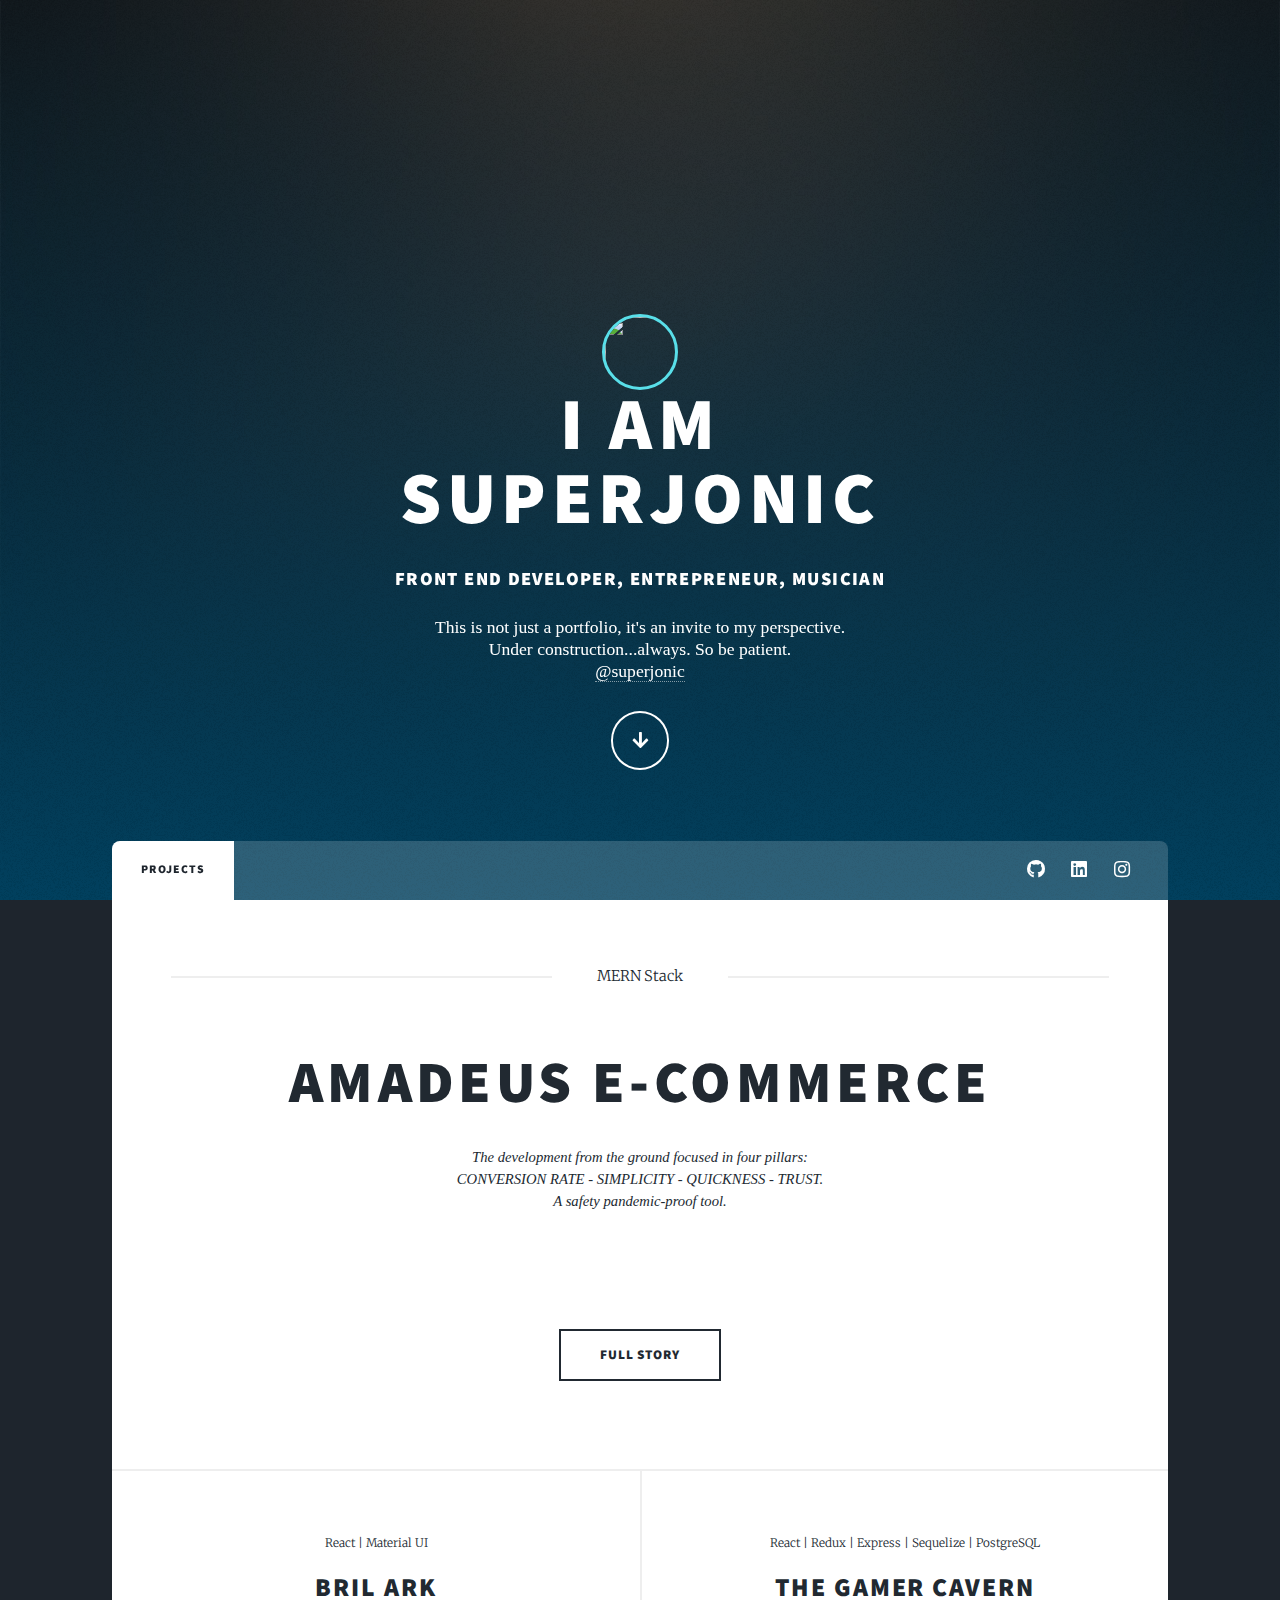
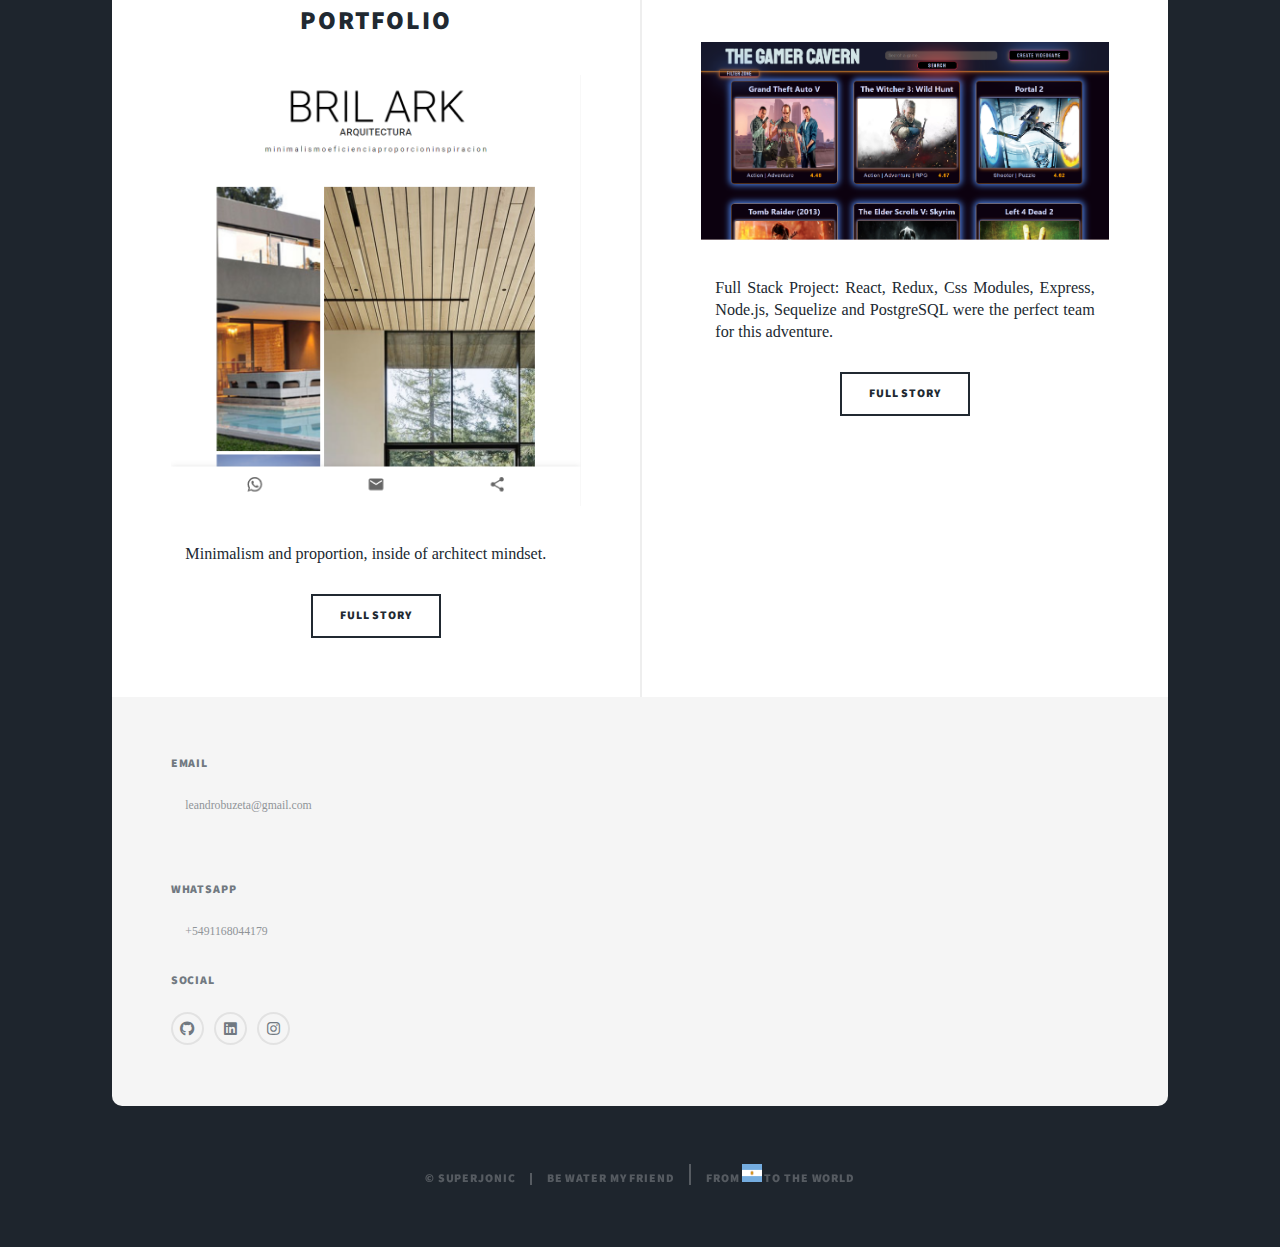
==== commit 6bcfa268: "totheworld" ====
--- a/index.html
+++ b/index.html
@@ -160,7 +160,7 @@
 
 				<!-- Copyright -->
 					<div id="copyright">
-						<ul><li>&copy; Superjonic</li><li>Be water my friend</li></ul>
+						<ul><li>&copy; Superjonic</li><li>Be water my friend</li><li>from <img id="flag" src="./images/argflag.webp" alt=""> to the world</li></ul>
 					</div>
 
 			</div>
--- a/assets/css/main.css
+++ b/assets/css/main.css
@@ -1,11 +1,6 @@
 @import url(fontawesome-all.min.css);
 @import url("https://fonts.googleapis.com/css?family=Merriweather:300,700,300italic,700italic|Source+Sans+Pro:900");
 
-/*
-	Massively by HTML5 UP
-	html5up.net | @ajlkn
-	Free for personal and commercial use under the CCA 3.0 license (html5up.net/license)
-*/
 
 html, body, div, span, applet, object,
 iframe, h1, h2, h3, h4, h5, h6, p, blockquote,
@@ -177,7 +172,10 @@
 
 	p {
 		text-align: justify;
-		margin: 0 0 2rem 0;
+		margin: 0 1rem 2rem 1rem;
+		font-family: Cambria, Cochin, Georgia, Times, 'Times New Roman', serif;
+		line-height: 1.5rem;
+		font-size: 1.1rem;
 	}
 
 	h1, h2, h3, h4, h5, h6 {
@@ -298,7 +296,7 @@
 
 		a:hover {
 			border-bottom-color: transparent;
-			color: #18bfef !important;
+			color: #13abd4 !important;
 		}
 
 	strong, b {
@@ -3638,6 +3636,8 @@
 		width: calc(100% - 4rem);
 		max-width: 72rem;
 		z-index: 2;
+		border-top-left-radius: 8px;
+		border-top-right-radius: 8px;
 	}
 
 		#nav ul.divided li {
@@ -3974,6 +3974,9 @@
 		width: calc(100% - 4rem);
 		max-width: 72rem;
 		z-index: 2;
+		border-bottom-left-radius: 10px;
+		border-bottom-right-radius: 10px;
+
 	}
 
 		#footer input, #footer select, #footer textarea {
@@ -4256,6 +4259,7 @@
 					align-items: center;
 					padding: 3.15rem 4rem;
 					margin: auto;
+				
 				}
 
 					#footer > section.split.contact > section > * {
@@ -4303,10 +4307,12 @@
 						display: flex;
 						justify-content: space-around;
 						
+						
 					}
 
 						#footer > section.split.contact > section.alt > :last-child {
 							margin-top: -0.325rem;
+							
 						}
 
 		#footer form label,
@@ -4705,4 +4711,9 @@
 			visibility: visible;
 		}
 
+	}
+
+	#flag {
+		width: 1.5vw;
+		height: 2vh;
 	}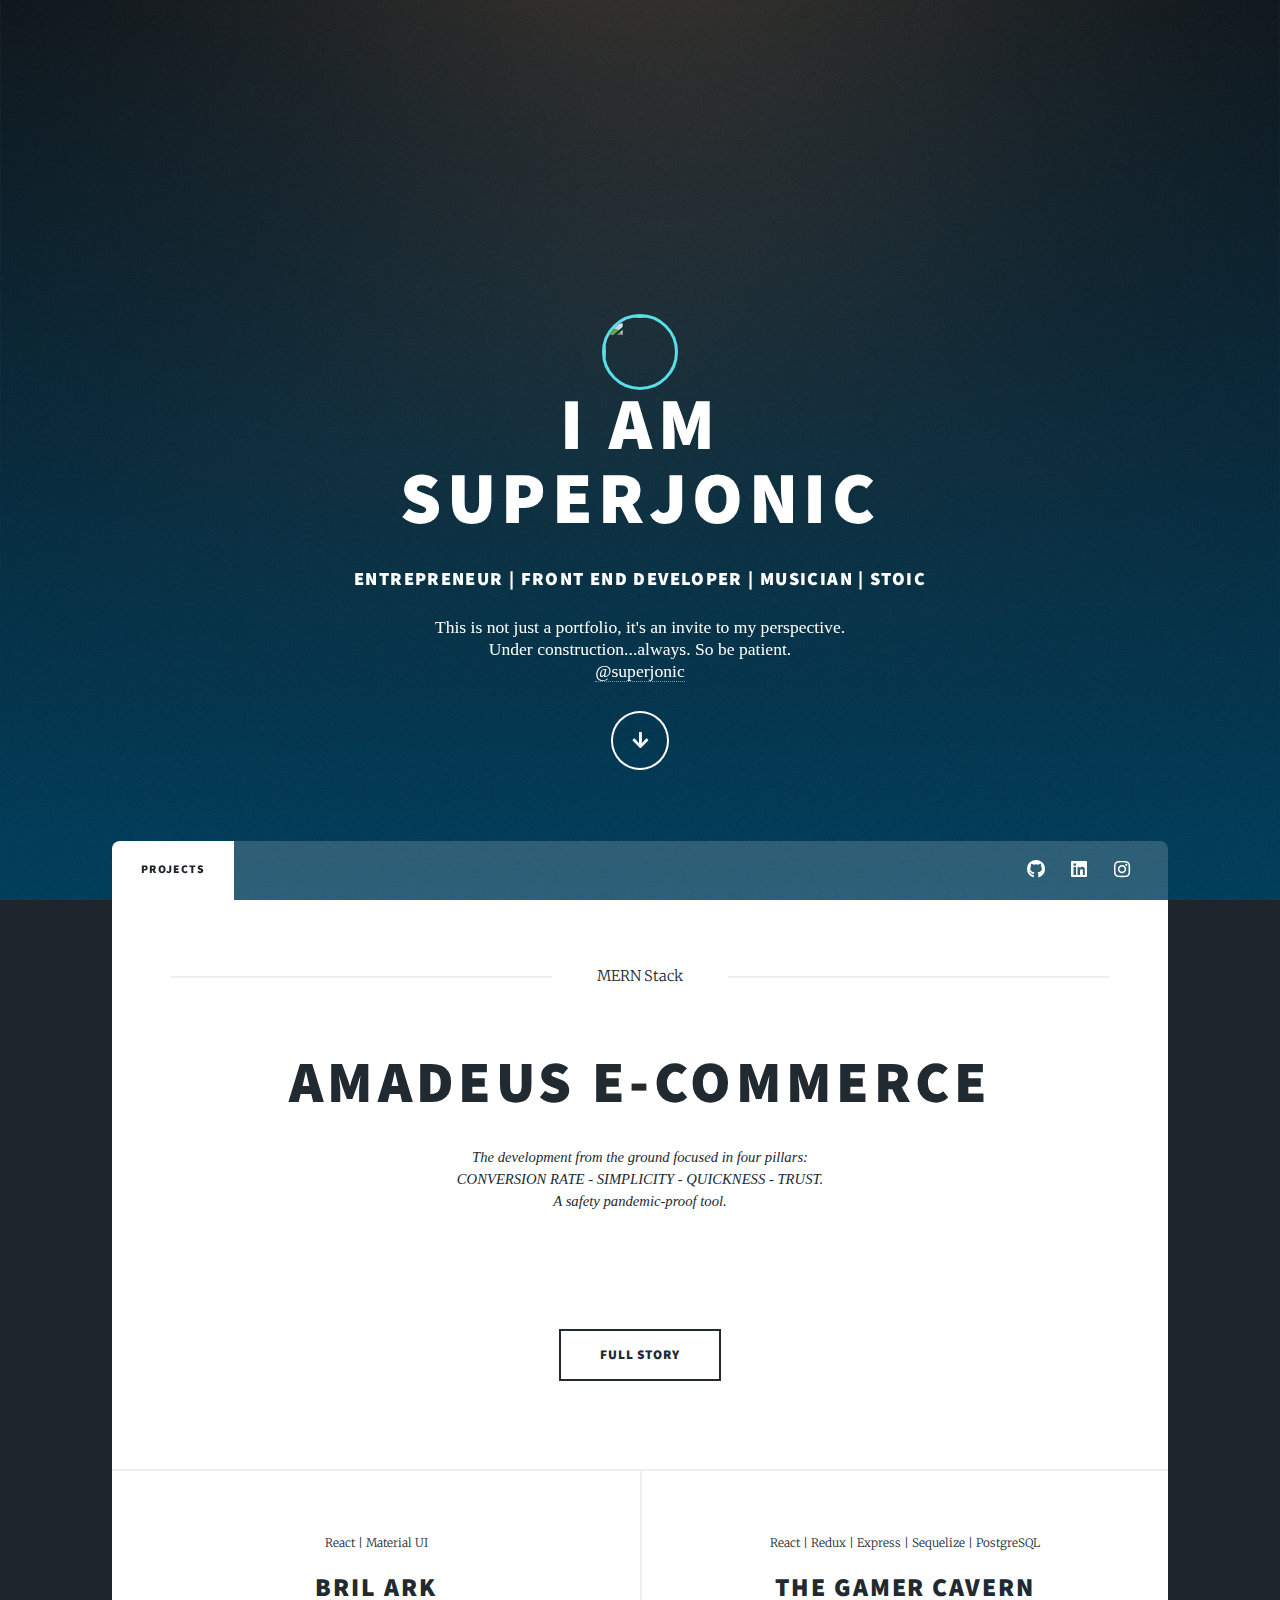
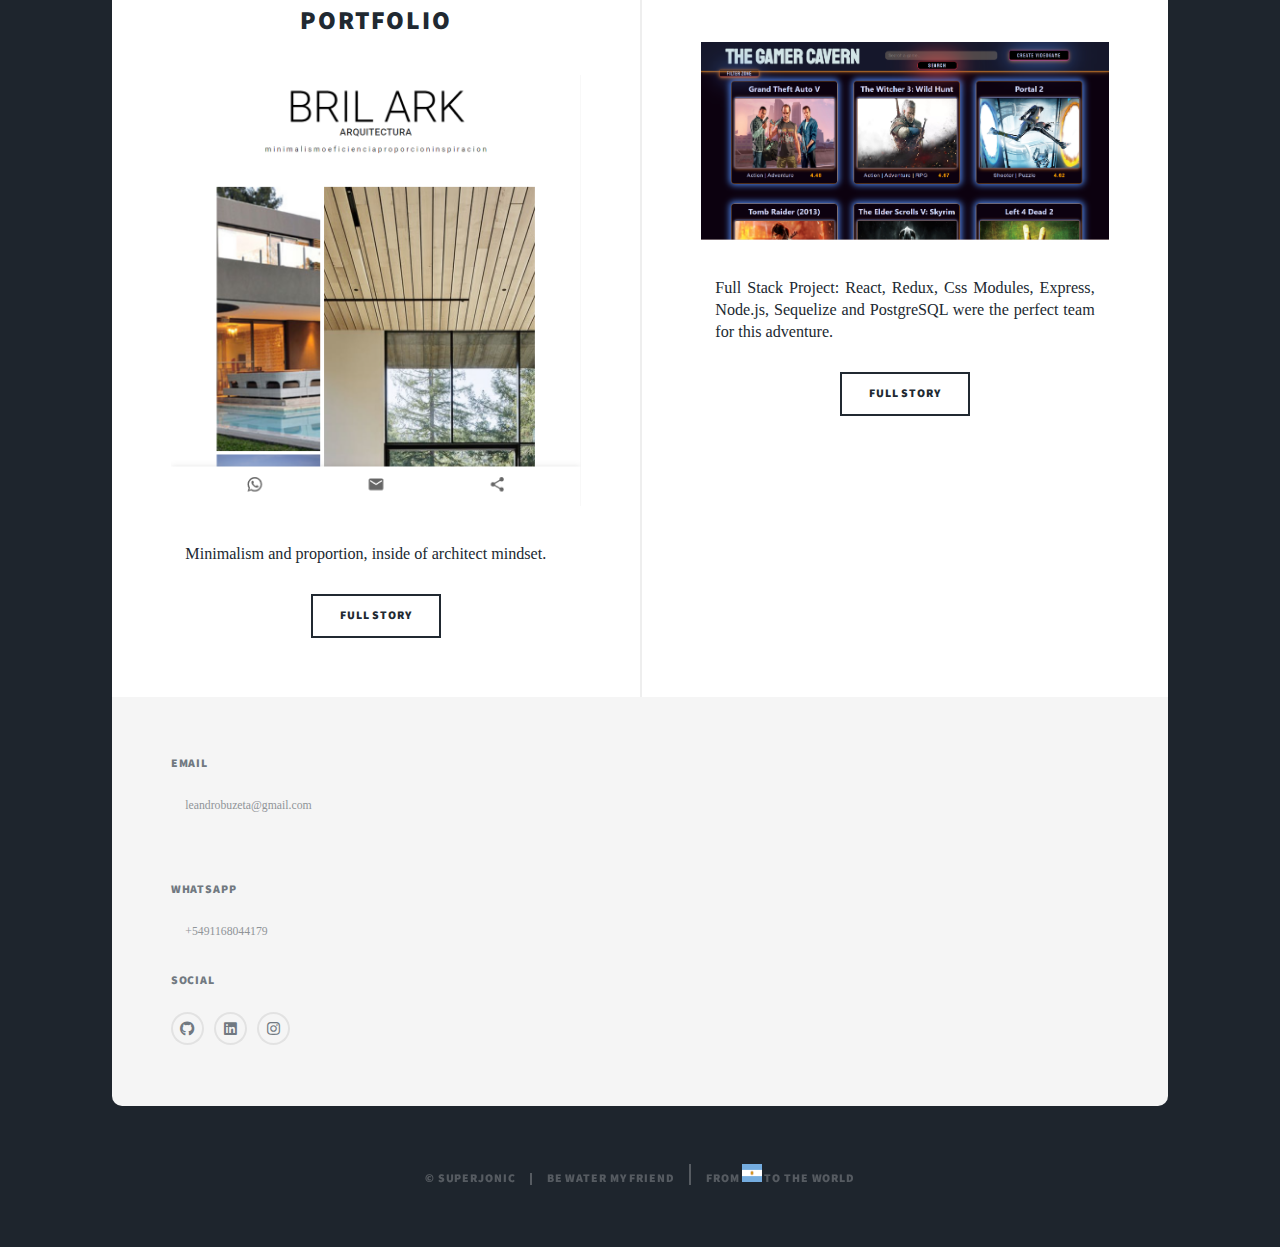
==== commit 7ecfc5ed: "better description" ====
--- a/index.html
+++ b/index.html
@@ -3,6 +3,8 @@
 <html>
 	<head>
 		<title>Superjonic</title>
+		<link rel="icon" href="./public/favicon.ico" />
+		<link rel="manifest" href="./public/site.webmanifest" />
 		<meta charset="utf-8" />
 		<meta name="viewport" content="width=device-width, initial-scale=1, user-scalable=no" />
 		<link rel="stylesheet" href="assets/css/main.css" />
@@ -18,7 +20,7 @@
 						<img src="./images/superjonicpic2.jpg" class= "pic" alt="">
 						<h1>I am<br />
 						Superjonic</h1>
-						<h3>Front End Developer, Entrepreneur, Musician</h3>
+						<h3>Entrepreneur  |  Front End Developer  |  Musician | Stoic </h3>
 						<p>This is not just a portfolio, it's an invite to my perspective. <br />
 						Under construction...always. So be patient.	<br />
 						<a href="https://linkedin.com/in/leandrobuzeta" target="blank">@superjonic</a> 
@@ -73,7 +75,7 @@
 										<h2><a href="#">Bril Ark <br /> portfolio</a></h2>
 										
 									</header>
-									<a href="#" class="image fit"><img src="images/brilark.png" alt="" /></a>
+									<a href="https://brilark.vercel.app/" class="image fit"><img src="images/brilark.png" alt="" /></a>
 									<p>Minimalism and proportion, inside of architect mindset.</p>
 									<ul class="actions special">
 										<li><a href="#" class="button">Full Story</a></li>
